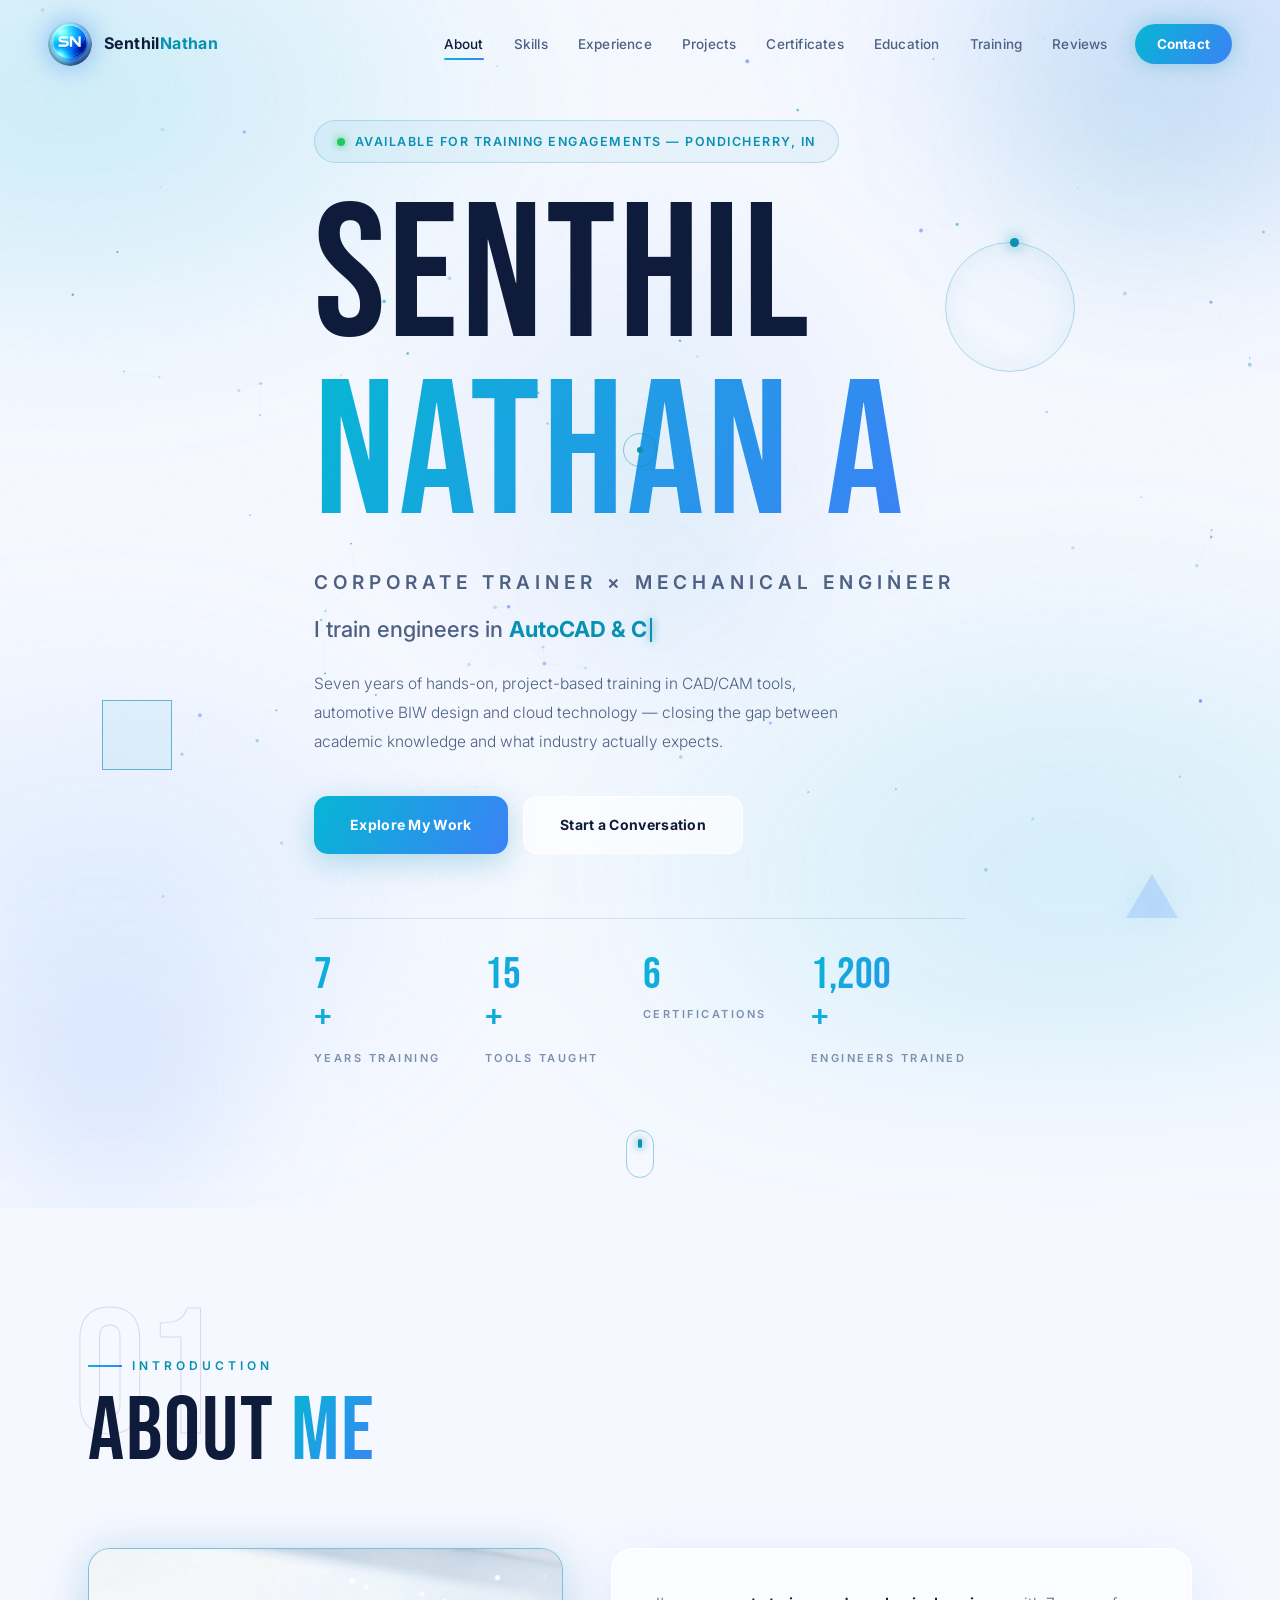
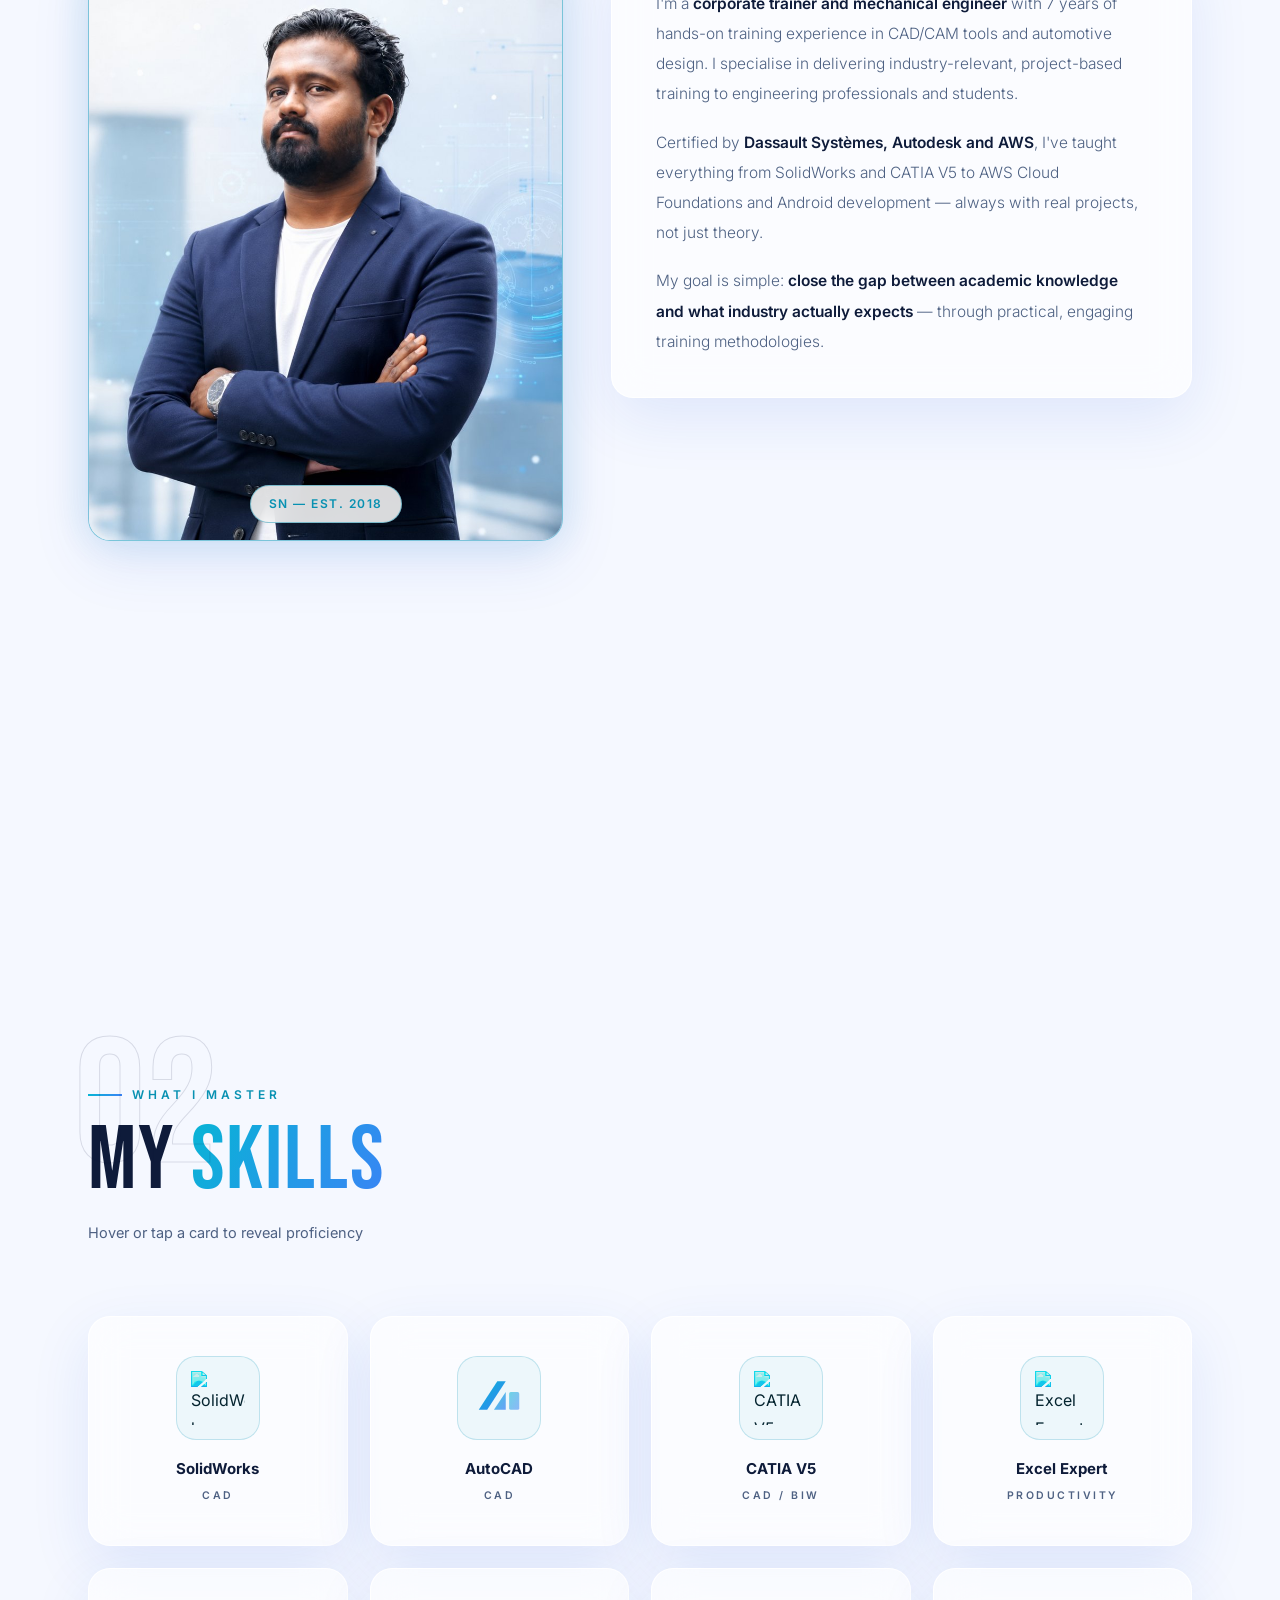
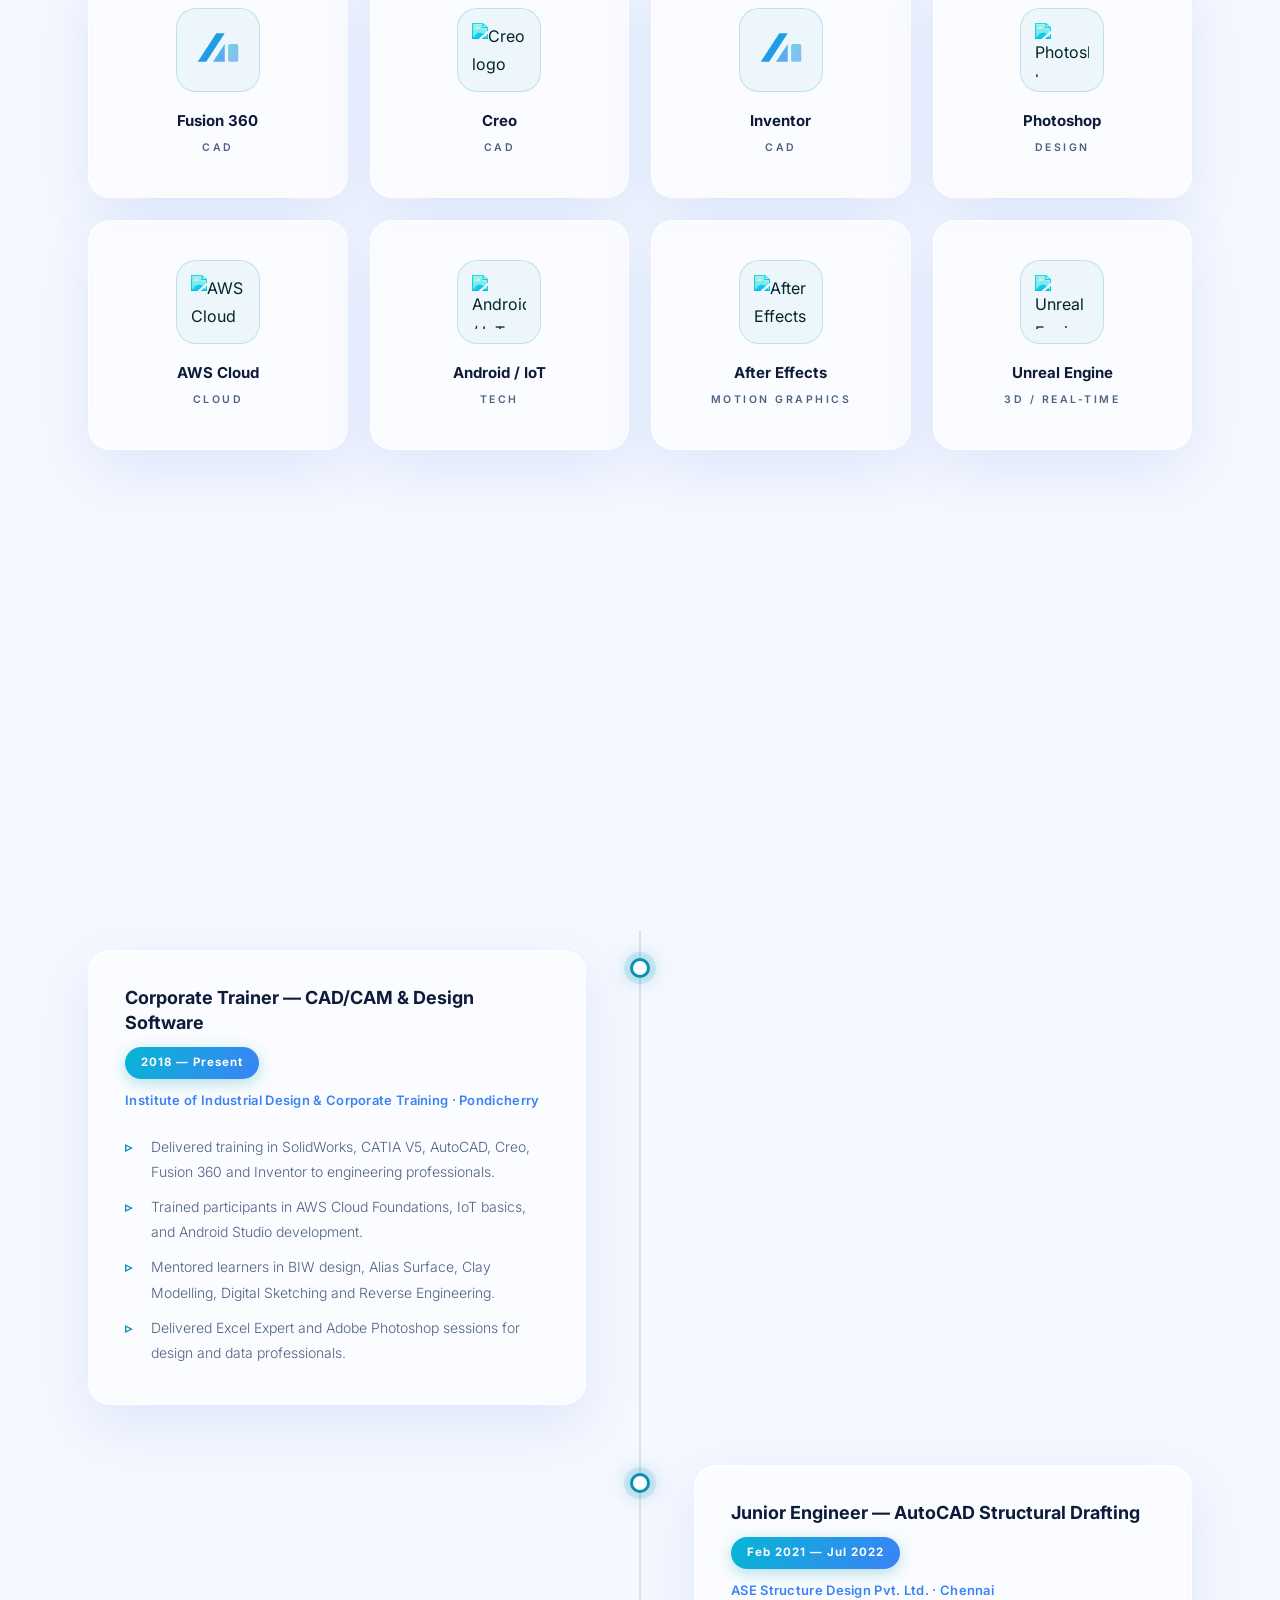
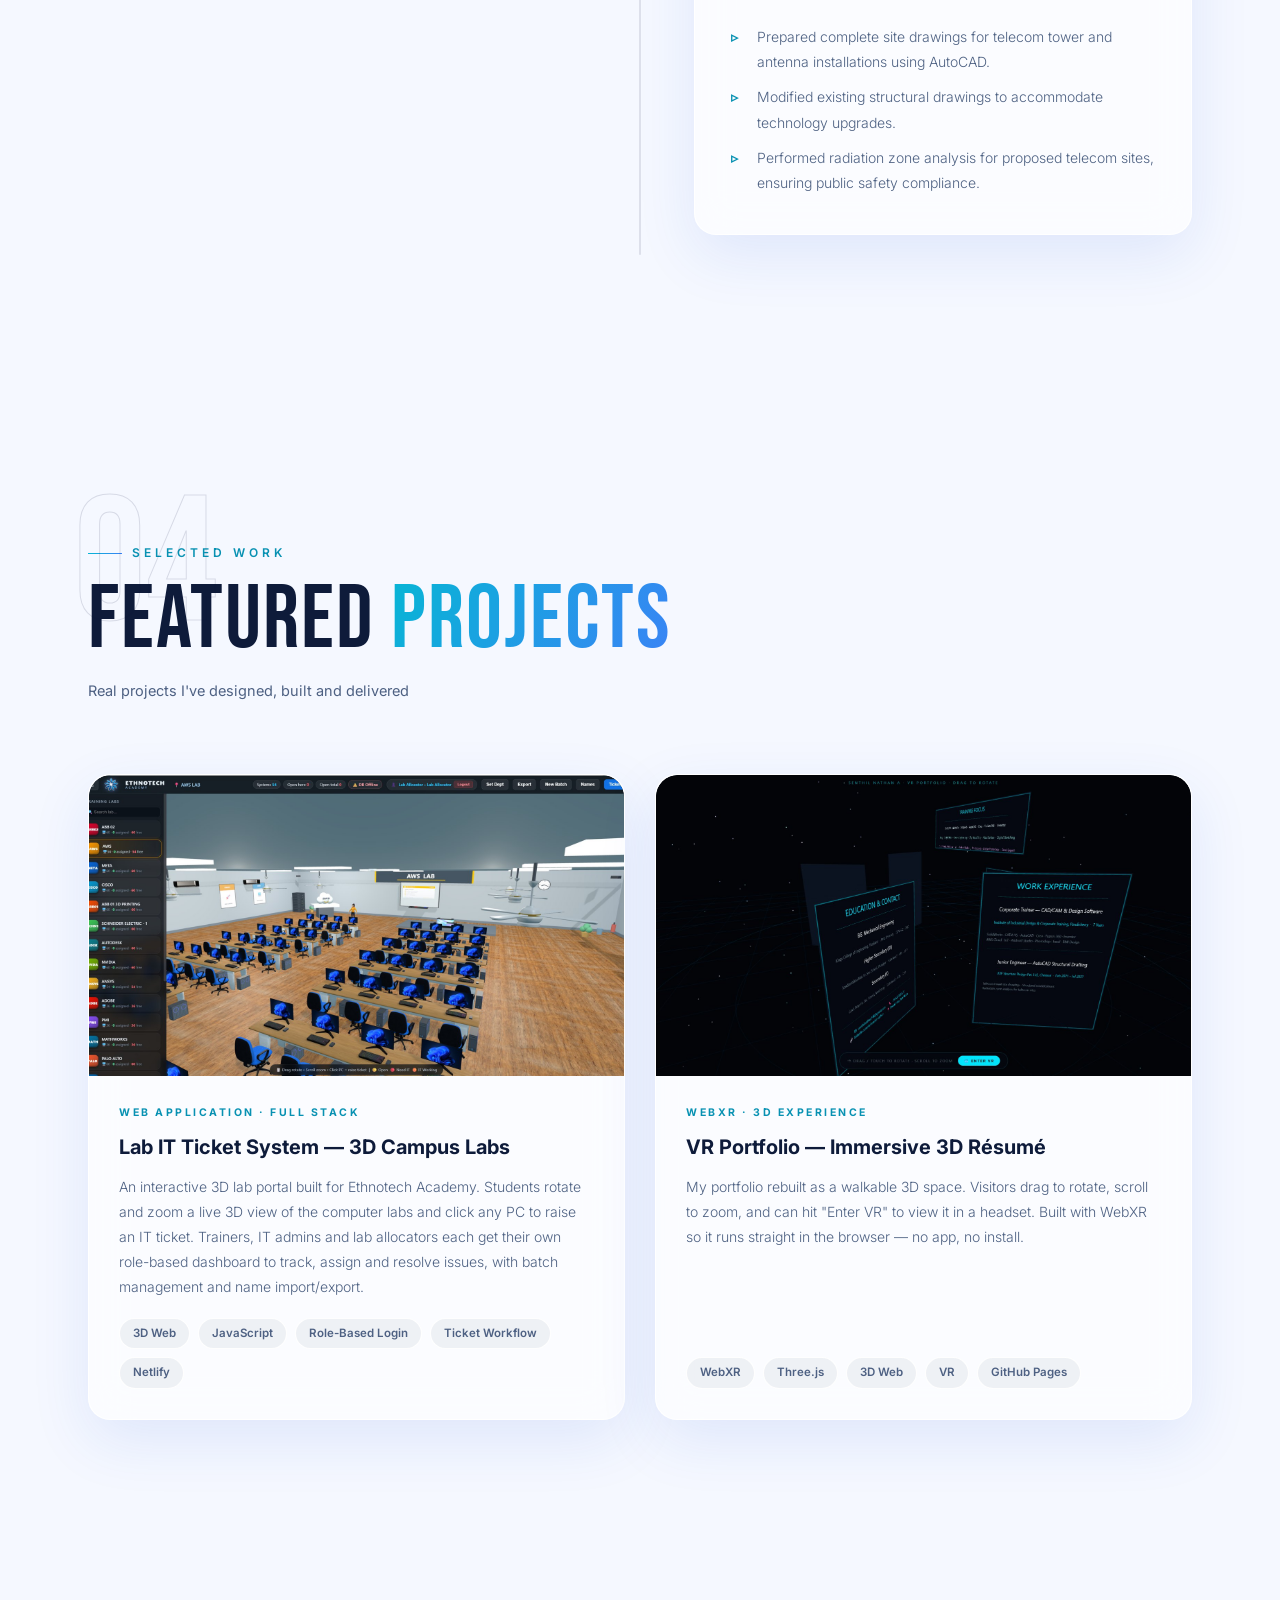
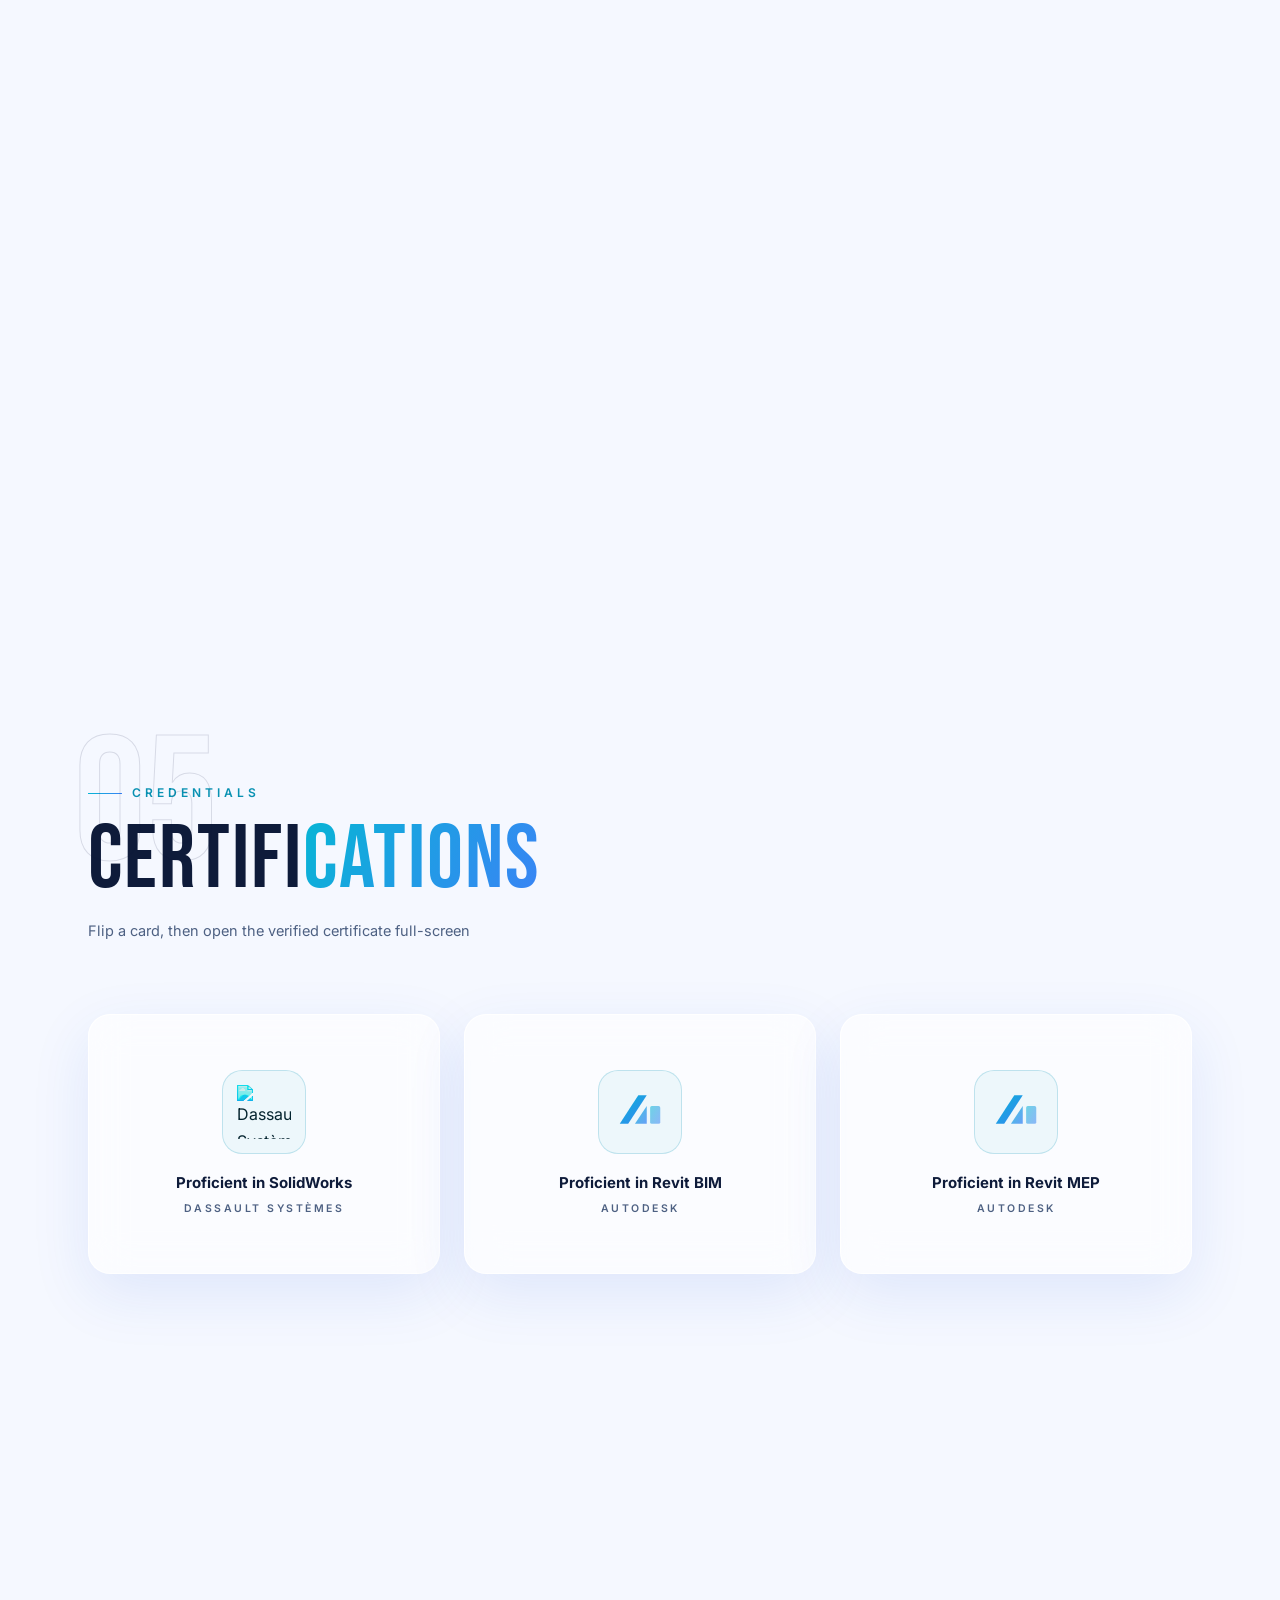
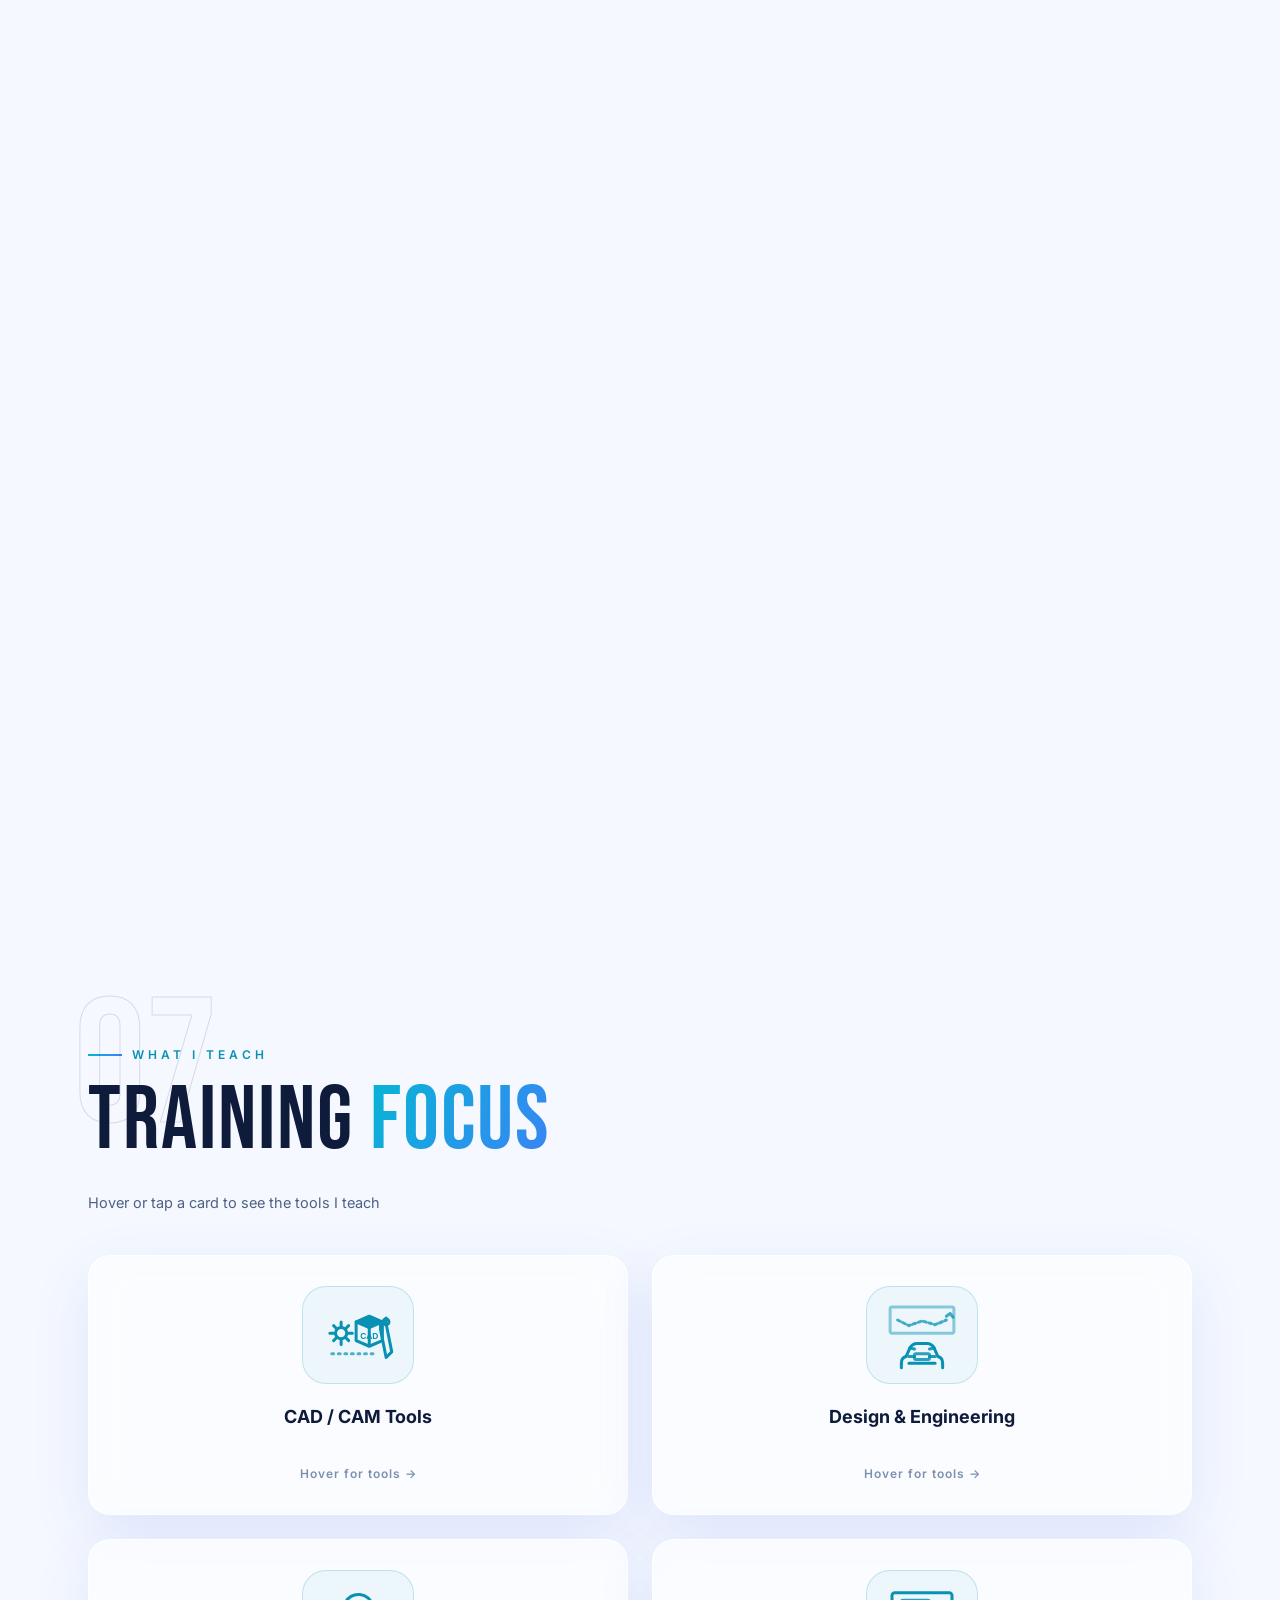
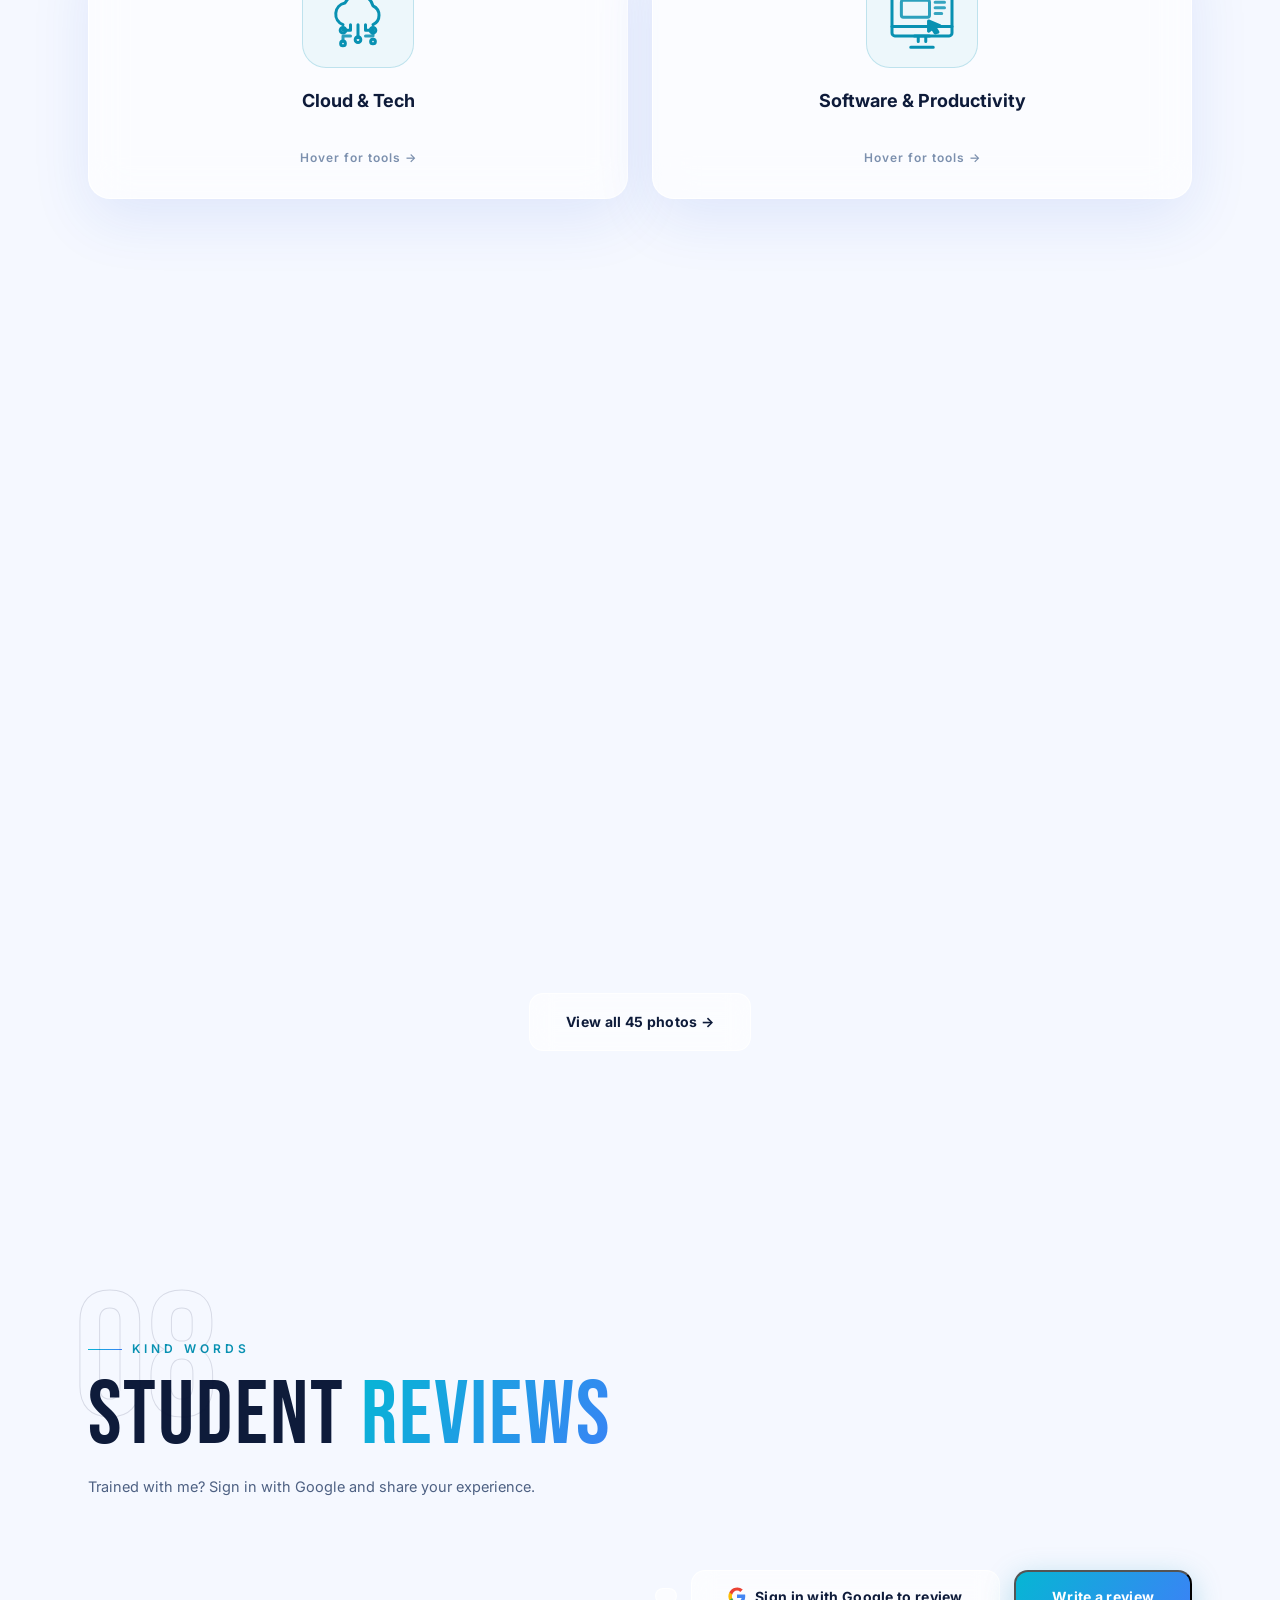
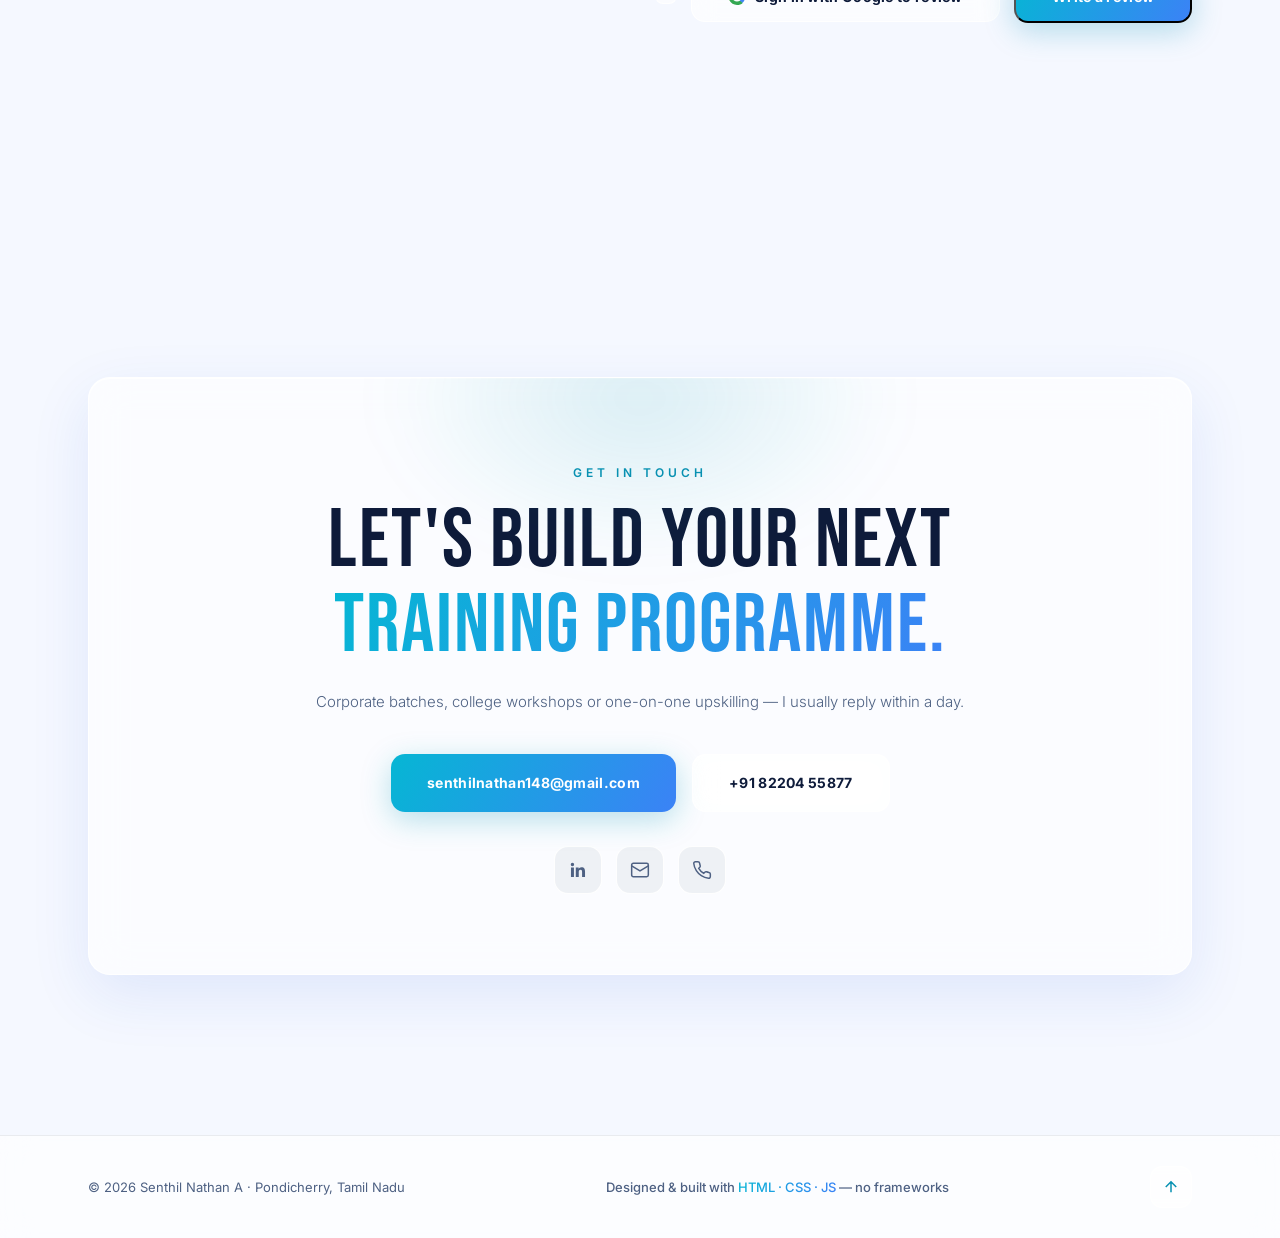
==== index.html @ 5376b2b6 "Portfolio site — deploy" ====
<!DOCTYPE html>
<html lang="en">
<head>
<meta charset="UTF-8" />
<meta name="viewport" content="width=device-width, initial-scale=1.0" />
<title>Senthil Nathan A — Corporate Trainer & Mechanical Engineer</title>
<meta name="description" content="Senthil Nathan A — Corporate Trainer & Mechanical Engineer. 7 years of hands-on training in CAD/CAM, Automotive BIW Design, AWS Cloud & IoT. Pondicherry, India." />
<meta name="keywords" content="Corporate Trainer, CAD, CAM, SolidWorks, CATIA V5, AutoCAD, BIW Design, AWS Cloud, Pondicherry" />
<meta name="author" content="Senthil Nathan A" />
<meta property="og:title" content="Senthil Nathan A — Corporate Trainer & Mechanical Engineer" />
<meta property="og:description" content="7 years of industry-relevant, project-based training in CAD/CAM, automotive design & cloud technology." />
<meta property="og:type" content="website" />
<meta name="theme-color" content="#F5F8FF" />

<link rel="icon" type="image/png" sizes="32x32" href="assets/favicon-32.png" />
<link rel="apple-touch-icon" href="assets/apple-touch-icon.png" />

<link rel="preconnect" href="https://fonts.googleapis.com" />
<link rel="preconnect" href="https://fonts.gstatic.com" crossorigin />
<link href="https://fonts.googleapis.com/css2?family=Bebas+Neue&family=Inter:wght@300;400;500;600;700;800&display=swap" rel="stylesheet" />

<link rel="stylesheet" href="css/variables.css" />
<link rel="stylesheet" href="css/base.css" />
<link rel="stylesheet" href="css/components.css" />
<link rel="stylesheet" href="css/sections.css" />
<link rel="stylesheet" href="css/animations.css" />
<link rel="stylesheet" href="css/responsive.css" />
</head>
<body>

<!-- ═══ BACKGROUND LAYERS ═══ -->
<canvas id="particles" aria-hidden="true"></canvas>
<div class="bg-aurora" aria-hidden="true"></div>
<div class="bg-noise" aria-hidden="true"></div>
<div class="mouse-glow" id="mouseGlow" aria-hidden="true"></div>
<div class="cursor-dot" id="cursorDot" aria-hidden="true"></div>
<div class="cursor-ring" id="cursorRing" aria-hidden="true"></div>
<div class="scroll-progress" id="scrollProgress" aria-hidden="true"></div>

<!-- ═══ NAVIGATION ═══ -->
<header>
<nav id="nav" aria-label="Main navigation">
  <a class="logo magnetic" href="#hero" aria-label="Home">
    <img class="logo-img" src="assets/logo.png" alt="SN logo" width="44" height="44" />
    <span class="logo-text">Senthil<em>Nathan</em></span>
  </a>
  <ul class="nav-links" id="navLinks">
    <li><a href="#about" class="nav-link">About</a></li>
    <li><a href="#skills" class="nav-link">Skills</a></li>
    <li><a href="#experience" class="nav-link">Experience</a></li>
    <li><a href="#projects" class="nav-link">Projects</a></li>
    <li><a href="#certificates" class="nav-link">Certificates</a></li>
    <li><a href="#education" class="nav-link">Education</a></li>
    <li><a href="#training" class="nav-link">Training</a></li>
    <li><a href="#testimonials" class="nav-link">Reviews</a></li>
    <li><a href="#contact" class="nav-link nav-cta">Contact</a></li>
  </ul>
  <button class="hamburger" id="hamburger" aria-label="Open menu" aria-expanded="false" aria-controls="navLinks">
    <span></span><span></span><span></span>
  </button>
</nav>
</header>

<main>

<!-- ═══ HERO ═══ -->
<section id="hero" aria-label="Introduction">
  <div class="hero-orbs" aria-hidden="true">
    <div class="orb orb-1" data-depth="0.06"></div>
    <div class="orb orb-2" data-depth="0.1"></div>
    <div class="orb orb-3" data-depth="0.16"></div>
    <div class="shape shape-ring" data-depth="0.12"></div>
    <div class="shape shape-cube" data-depth="0.2"><i></i><i></i><i></i><i></i><i></i><i></i></div>
    <div class="shape shape-tri" data-depth="0.08"></div>
  </div>

  <div class="wrap hero-inner">
    <p class="hero-eyebrow reveal"><span class="pulse-dot"></span>Available for training engagements — Pondicherry, IN</p>
    <h1 class="hero-title">
      <span class="line reveal-line"><span>Senthil</span></span>
      <span class="line reveal-line"><span class="grad-text">Nathan A</span></span>
    </h1>
    <p class="hero-role reveal">Corporate Trainer × Mechanical Engineer</p>
    <p class="hero-type reveal">I train engineers in&nbsp;<span class="typed" id="typed"></span><span class="caret"></span></p>
    <p class="hero-desc reveal">Seven years of hands-on, project-based training in CAD/CAM tools, automotive BIW design and cloud technology — closing the gap between academic knowledge and what industry actually expects.</p>
    <div class="hero-btns reveal">
      <a class="btn btn-primary magnetic" href="#projects"><span>Explore My Work</span></a>
      <a class="btn btn-ghost magnetic" href="#contact"><span>Start a Conversation</span></a>
    </div>
    <div class="hero-stats reveal">
      <div class="hstat"><span class="n" data-count="7">0</span><span class="plus">+</span><span class="l">Years Training</span></div>
      <div class="hstat"><span class="n" data-count="15">0</span><span class="plus">+</span><span class="l">Tools Taught</span></div>
      <div class="hstat"><span class="n" data-count="6">0</span><span class="plus"></span><span class="l">Certifications</span></div>
      <div class="hstat"><span class="n" data-count="1200">0</span><span class="plus">+</span><span class="l">Engineers Trained</span></div>
    </div>
  </div>

  <a href="#about" class="scroll-hint" aria-label="Scroll to about section"><span></span></a>
</section>

<!-- ═══ ABOUT ═══ -->
<section id="about" aria-label="About me">
  <div class="wrap">
    <header class="sec-head reveal">
      <span class="sec-num" aria-hidden="true">01</span>
      <p class="sec-label">Introduction</p>
      <h2 class="sec-title">About <span class="grad-text">Me</span></h2>
    </header>
    <div class="about-grid">
      <div class="about-visual">
        <div class="about-photo tilt reveal reveal-left">
          <div class="photo-frame">
            <img src="assets/profile.jpg" alt="Senthil Nathan A — Corporate Trainer" class="profile-img"
                 onerror="this.style.display='none'; this.nextElementSibling.style.display='block';" />
            <svg viewBox="0 0 200 200" class="avatar-svg" style="display:none" role="img" aria-label="Abstract avatar">
              <defs>
                <linearGradient id="avGrad" x1="0" y1="0" x2="1" y2="1">
                  <stop offset="0" stop-color="#06B6D4"/><stop offset="1" stop-color="#3B82F6"/>
                </linearGradient>
              </defs>
              <circle cx="100" cy="74" r="34" fill="url(#avGrad)" opacity="0.9"/>
              <path d="M40 168 Q40 116 100 116 Q160 116 160 168 Z" fill="url(#avGrad)" opacity="0.55"/>
              <circle cx="100" cy="100" r="88" fill="none" stroke="url(#avGrad)" stroke-width="1.5" stroke-dasharray="6 10" opacity="0.6"/>
            </svg>
          </div>
          <div class="photo-badge glass-chip">SN — Est. 2018</div>
        </div>
        <div class="about-stats">
          <div class="stat-card glass tilt reveal-scale" style="--d:0.1s"><span class="stat-n grad-text">7+</span><span class="stat-l">Years of Training</span></div>
          <div class="stat-card glass tilt reveal-scale" style="--d:0.22s"><span class="stat-n grad-text">15+</span><span class="stat-l">Software Tools</span></div>
          <div class="stat-card glass tilt reveal-scale" style="--d:0.34s"><span class="stat-n grad-text">3</span><span class="stat-l">Global Certifiers</span></div>
          <div class="stat-card glass tilt reveal-scale" style="--d:0.46s"><span class="stat-n grad-text">100%</span><span class="stat-l">Project-Based</span></div>
        </div>
      </div>
      <div class="about-copy">
        <div class="glass about-card reveal reveal-right">
          <p>I'm a <strong>corporate trainer and mechanical engineer</strong> with 7 years of hands-on training experience in CAD/CAM tools and automotive design. I specialise in delivering industry-relevant, project-based training to engineering professionals and students.</p>
          <p>Certified by <strong>Dassault Systèmes, Autodesk and AWS</strong>, I've taught everything from SolidWorks and CATIA V5 to AWS Cloud Foundations and Android development — always with real projects, not just theory.</p>
          <p>My goal is simple: <strong>close the gap between academic knowledge and what industry actually expects</strong> — through practical, engaging training methodologies.</p>
        </div>
        <div class="glass contact-mini reveal reveal-right" style="--d:0.15s" aria-label="Contact details">
          <div class="c-row"><span class="k">Email</span><a class="v" href="mailto:senthilnathan148@gmail.com">senthilnathan148@gmail.com</a></div>
          <div class="c-row"><span class="k">Phone</span><a class="v" href="tel:+918220455877">+91 82204 55877</a></div>
          <div class="c-row"><span class="k">Location</span><span class="v">Pondicherry, Tamil Nadu</span></div>
          <div class="c-row"><span class="k">LinkedIn</span><a class="v" href="https://linkedin.com/in/Senthil-nathan/" target="_blank" rel="noopener">in/Senthil-nathan</a></div>
          <div class="c-row"><span class="k">DOB</span><span class="v">08 October 1994</span></div>
        </div>
      </div>
    </div>
  </div>
</section>

<!-- ═══ SKILLS ═══ -->
<section id="skills" aria-label="Skills">
  <div class="wrap">
    <header class="sec-head reveal">
      <span class="sec-num" aria-hidden="true">02</span>
      <p class="sec-label">What I master</p>
      <h2 class="sec-title">My <span class="grad-text">Skills</span></h2>
      <p class="sec-sub">Hover or tap a card to reveal proficiency</p>
    </header>
    <div class="skills-grid" id="skillsGrid"></div>
  </div>
</section>

<!-- ═══ EXPERIENCE ═══ -->
<section id="experience" aria-label="Work experience">
  <div class="wrap">
    <header class="sec-head reveal">
      <span class="sec-num" aria-hidden="true">03</span>
      <p class="sec-label">My journey</p>
      <h2 class="sec-title">Work <span class="grad-text">Experience</span></h2>
    </header>
    <div class="timeline" id="timeline">
      <div class="timeline-line" aria-hidden="true"><i id="timelineFill"></i></div>

      <article class="titem t-left">
        <div class="tdot" aria-hidden="true"></div>
        <div class="glass tcard tilt">
          <div class="thead">
            <h3 class="trole">Corporate Trainer — CAD/CAM &amp; Design Software</h3>
            <span class="tdate">2018 — Present</span>
          </div>
          <p class="torg">Institute of Industrial Design &amp; Corporate Training · Pondicherry</p>
          <ul>
            <li>Delivered training in SolidWorks, CATIA V5, AutoCAD, Creo, Fusion 360 and Inventor to engineering professionals.</li>
            <li>Trained participants in AWS Cloud Foundations, IoT basics, and Android Studio development.</li>
            <li>Mentored learners in BIW design, Alias Surface, Clay Modelling, Digital Sketching and Reverse Engineering.</li>
            <li>Delivered Excel Expert and Adobe Photoshop sessions for design and data professionals.</li>
          </ul>
        </div>
      </article>

      <article class="titem t-right">
        <div class="tdot" aria-hidden="true"></div>
        <div class="glass tcard tilt">
          <div class="thead">
            <h3 class="trole">Junior Engineer — AutoCAD Structural Drafting</h3>
            <span class="tdate">Feb 2021 — Jul 2022</span>
          </div>
          <p class="torg">ASE Structure Design Pvt. Ltd. · Chennai</p>
          <ul>
            <li>Prepared complete site drawings for telecom tower and antenna installations using AutoCAD.</li>
            <li>Modified existing structural drawings to accommodate technology upgrades.</li>
            <li>Performed radiation zone analysis for proposed telecom sites, ensuring public safety compliance.</li>
          </ul>
        </div>
      </article>
    </div>
  </div>
</section>

<!-- ═══ PROJECTS ═══ -->
<section id="projects" aria-label="Projects">
  <div class="wrap">
    <header class="sec-head reveal">
      <span class="sec-num" aria-hidden="true">04</span>
      <p class="sec-label">Selected work</p>
      <h2 class="sec-title">Featured <span class="grad-text">Projects</span></h2>
      <p class="sec-sub">Real projects I've designed, built and delivered</p>
    </header>
    <div class="projects-grid" id="projectsGrid"></div>

    <!-- Demo videos -->
    <div class="video-wrap" id="videoWrap">
      <div class="vw-head reveal">
        <h3 class="vw-title">Unreal Engine <span class="grad-text">Practice Clips</span></h3>
        <p class="vw-sub">Screen recordings from my Unreal Engine 5 self-learning — MetaHuman capture and cinematic sequencing. Silent clips; click any one to watch it full size.</p>
      </div>
      <div class="video-grid" id="videoGrid"></div>
    </div>
  </div>
</section>

<!-- ═══ CERTIFICATES ═══ -->
<section id="certificates" aria-label="Certificates">
  <div class="wrap">
    <header class="sec-head reveal">
      <span class="sec-num" aria-hidden="true">05</span>
      <p class="sec-label">Credentials</p>
      <h2 class="sec-title">Certifi<span class="grad-text">cations</span></h2>
      <p class="sec-sub">Flip a card, then open the verified certificate full-screen</p>
    </header>
    <div class="cert-grid" id="certGrid"></div>
  </div>
</section>

<!-- ═══ EDUCATION ═══ -->
<section id="education" aria-label="Education">
  <div class="wrap">
    <header class="sec-head reveal">
      <span class="sec-num" aria-hidden="true">06</span>
      <p class="sec-label">Academic background</p>
      <h2 class="sec-title">Edu<span class="grad-text">cation</span></h2>
    </header>
    <p class="sec-sub reveal" style="margin:-46px 0 40px">Hover or tap a card to see the result</p>
    <div class="edu-grid">
      <div class="flip-card edu-flip reveal" tabindex="0" role="button" aria-label="B.E. Mechanical Engineering, 6.40 CGPA, 2017">
        <div class="flip-inner">
          <div class="flip-front glass">
            <div class="edu-icon" aria-hidden="true"><img src="assets/edu-be.svg" alt="" loading="lazy" /></div>
            <h3 class="edu-deg">B.E. Mechanical Engineering</h3>
            <p class="edu-sch">Kings College of Engineering, Thanjavur · Anna University, Chennai</p>
          </div>
          <div class="flip-back">
            <div class="edu-score-big">6.40</div>
            <div class="b-label">CGPA</div>
            <div class="edu-back-deg">Mechanical Engineering</div>
            <div class="edu-back-year">Class of 2017</div>
          </div>
        </div>
      </div>
      <div class="flip-card edu-flip reveal" tabindex="0" role="button" aria-label="Higher Secondary, 68 percent, 2013">
        <div class="flip-inner">
          <div class="flip-front glass">
            <div class="edu-icon" aria-hidden="true"><img src="assets/edu-hs.svg" alt="" loading="lazy" /></div>
            <h3 class="edu-deg">Higher Secondary (XII)</h3>
            <p class="edu-sch">Sowdambikaa Mat. Hr. Sec. School, Thuraiyur · State Board</p>
          </div>
          <div class="flip-back">
            <div class="edu-score-big">68<small>%</small></div>
            <div class="b-label">Aggregate</div>
            <div class="edu-back-deg">State Board · XII</div>
            <div class="edu-back-year">2013</div>
          </div>
        </div>
      </div>
      <div class="flip-card edu-flip reveal" tabindex="0" role="button" aria-label="Secondary, 66 percent, 2010">
        <div class="flip-inner">
          <div class="flip-front glass">
            <div class="edu-icon" aria-hidden="true"><img src="assets/edu-sec.svg" alt="" loading="lazy" /></div>
            <h3 class="edu-deg">Secondary (X)</h3>
            <p class="edu-sch">Govt. Boys Hr. Sec. School, Aranthangi · State Board</p>
          </div>
          <div class="flip-back">
            <div class="edu-score-big">66<small>%</small></div>
            <div class="b-label">Aggregate</div>
            <div class="edu-back-deg">State Board · X</div>
            <div class="edu-back-year">2010</div>
          </div>
        </div>
      </div>
    </div>
  </div>
</section>

<!-- ═══ TRAINING ═══ -->
<section id="training" aria-label="Training focus">
  <div class="wrap">
    <header class="sec-head reveal">
      <span class="sec-num" aria-hidden="true">07</span>
      <p class="sec-label">What I teach</p>
      <h2 class="sec-title">Training <span class="grad-text">Focus</span></h2>
    </header>
    <p class="sec-sub reveal" style="margin:-46px 0 40px">Hover or tap a card to see the tools I teach</p>
    <div class="train-grid">
      <div class="flip-card train-flip reveal" tabindex="0" role="button" aria-label="CAD / CAM Tools">
        <div class="flip-inner">
          <div class="flip-front glass">
            <div class="train-icon" aria-hidden="true"><img src="assets/train-cad.svg" alt="" loading="lazy" /></div>
            <h3 class="train-title">CAD / CAM Tools</h3>
            <span class="flip-hint">Hover for tools →</span>
          </div>
          <div class="flip-back">
            <h3 class="train-back-title">CAD / CAM Tools</h3>
            <div class="tags">
              <span class="tag">SolidWorks</span><span class="tag">CATIA V5</span><span class="tag">AutoCAD</span>
              <span class="tag">Creo</span><span class="tag">Fusion 360</span><span class="tag">Inventor</span>
            </div>
          </div>
        </div>
      </div>
      <div class="flip-card train-flip reveal" tabindex="0" role="button" aria-label="Design and Engineering">
        <div class="flip-inner">
          <div class="flip-front glass">
            <div class="train-icon" aria-hidden="true"><img src="assets/train-design.svg" alt="" loading="lazy" /></div>
            <h3 class="train-title">Design &amp; Engineering</h3>
            <span class="flip-hint">Hover for tools →</span>
          </div>
          <div class="flip-back">
            <h3 class="train-back-title">Design &amp; Engineering</h3>
            <div class="tags">
              <span class="tag">Body In White</span><span class="tag">Reverse Engineering</span><span class="tag">Clay Modelling</span>
              <span class="tag">Alias Surface</span><span class="tag">Digital Sketching</span>
            </div>
          </div>
        </div>
      </div>
      <div class="flip-card train-flip reveal" tabindex="0" role="button" aria-label="Cloud and Tech">
        <div class="flip-inner">
          <div class="flip-front glass">
            <div class="train-icon" aria-hidden="true"><img src="assets/train-cloud.svg" alt="" loading="lazy" /></div>
            <h3 class="train-title">Cloud &amp; Tech</h3>
            <span class="flip-hint">Hover for tools →</span>
          </div>
          <div class="flip-back">
            <h3 class="train-back-title">Cloud &amp; Tech</h3>
            <div class="tags">
              <span class="tag">AWS Cloud</span><span class="tag">IoT</span><span class="tag">Android Studio</span>
            </div>
          </div>
        </div>
      </div>
      <div class="flip-card train-flip reveal" tabindex="0" role="button" aria-label="Software and Productivity">
        <div class="flip-inner">
          <div class="flip-front glass">
            <div class="train-icon" aria-hidden="true"><img src="assets/train-software.svg" alt="" loading="lazy" /></div>
            <h3 class="train-title">Software &amp; Productivity</h3>
            <span class="flip-hint">Hover for tools →</span>
          </div>
          <div class="flip-back">
            <h3 class="train-back-title">Software &amp; Productivity</h3>
            <div class="tags">
              <span class="tag">Adobe Photoshop</span><span class="tag">Excel Expert</span>
            </div>
          </div>
        </div>
      </div>
    </div>

    <!-- Training in action -->
    <div class="train-gallery-wrap" id="trainGalleryWrap">
      <div class="tg-head reveal">
        <h3 class="tg-title">Training <span class="grad-text">in Action</span></h3>
        <p class="tg-sub">Real sessions, real classrooms — click any photo to view it larger</p>
      </div>
      <div class="train-gallery" id="trainGallery"></div>
      <div class="tg-more" id="trainGalleryMore"></div>
    </div>
  </div>
</section>

<!-- ═══ TESTIMONIALS ═══ -->
<section id="testimonials" aria-label="Testimonials">
  <div class="wrap">
    <header class="sec-head reveal">
      <span class="sec-num" aria-hidden="true">08</span>
      <p class="sec-label">Kind words</p>
      <h2 class="sec-title">Student <span class="grad-text">Reviews</span></h2>
      <p class="sec-sub">Trained with me? Sign in with Google and share your experience.</p>
    </header>
    <div class="review-bar reveal">
      <div class="review-summary" id="reviewSummary" hidden></div>
      <div class="review-actions">
        <div class="review-user" id="reviewUser" hidden></div>
        <button class="btn btn-ghost magnetic" id="reviewLoginBtn" type="button">
          <span class="g-icon" aria-hidden="true">
            <svg viewBox="0 0 24 24"><path fill="#4285F4" d="M23 12.3c0-.8-.1-1.6-.2-2.3H12v4.5h6.2a5.3 5.3 0 0 1-2.3 3.5v2.9h3.7C21.7 18.9 23 15.9 23 12.3z"/><path fill="#34A853" d="M12 24c3.1 0 5.7-1 7.6-2.8l-3.7-2.9c-1 .7-2.3 1.1-3.9 1.1-3 0-5.5-2-6.4-4.7H1.8v3A12 12 0 0 0 12 24z"/><path fill="#FBBC05" d="M5.6 14.7a7.2 7.2 0 0 1 0-4.6v-3H1.8a12 12 0 0 0 0 10.6l3.8-3z"/><path fill="#EA4335" d="M12 4.8c1.7 0 3.2.6 4.4 1.7l3.3-3.3A12 12 0 0 0 1.8 7.1l3.8 3C6.5 7.4 9 4.8 12 4.8z"/></svg>
          </span>
          <span>Sign in with Google to review</span>
        </button>
        <button class="btn btn-primary magnetic" id="reviewWriteBtn" type="button" hidden><span>Write a review</span></button>
      </div>
    </div>
    <p class="review-note" id="reviewPending" hidden></p>
    <div class="review-grid" id="reviewGrid"></div>
    <div class="review-more" id="reviewMore" hidden></div>
  </div>
</section>

<!-- ═══ CONTACT ═══ -->
<section id="contact" aria-label="Contact">
  <div class="wrap">
    <div class="glass contact-glass reveal">
      <div class="contact-glow" aria-hidden="true"></div>
      <p class="sec-label">Get in touch</p>
      <h2 class="contact-big">Let's build your next<br /><span class="grad-text">training programme.</span></h2>
      <p class="contact-sub">Corporate batches, college workshops or one-on-one upskilling — I usually reply within a day.</p>
      <div class="contact-actions">
        <a class="btn btn-primary magnetic" href="mailto:senthilnathan148@gmail.com"><span>senthilnathan148@gmail.com</span></a>
        <a class="btn btn-ghost magnetic" href="tel:+918220455877"><span>+91 82204 55877</span></a>
      </div>
      <div class="contact-links">
        <a href="https://linkedin.com/in/Senthil-nathan/" target="_blank" rel="noopener" class="c-link magnetic" aria-label="LinkedIn">
          <svg viewBox="0 0 24 24" fill="currentColor"><path d="M20.45 20.45h-3.55v-5.57c0-1.33-.03-3.04-1.85-3.04-1.86 0-2.14 1.45-2.14 2.94v5.67H9.35V9h3.41v1.56h.05c.47-.9 1.63-1.85 3.36-1.85 3.6 0 4.27 2.37 4.27 5.45v6.29zM5.34 7.43a2.06 2.06 0 1 1 0-4.12 2.06 2.06 0 0 1 0 4.12zM7.12 20.45H3.55V9h3.57v11.45z"/></svg>
        </a>
        <a href="mailto:senthilnathan148@gmail.com" class="c-link magnetic" aria-label="Email">
          <svg viewBox="0 0 24 24" fill="none" stroke="currentColor" stroke-width="1.8"><rect x="2" y="4" width="20" height="16" rx="2"/><path d="m22 7-10 6L2 7"/></svg>
        </a>
        <a href="tel:+918220455877" class="c-link magnetic" aria-label="Phone">
          <svg viewBox="0 0 24 24" fill="none" stroke="currentColor" stroke-width="1.8"><path d="M22 16.92v3a2 2 0 0 1-2.18 2 19.79 19.79 0 0 1-8.63-3.07 19.5 19.5 0 0 1-6-6 19.79 19.79 0 0 1-3.07-8.67A2 2 0 0 1 4.11 2h3a2 2 0 0 1 2 1.72c.13.96.36 1.9.7 2.81a2 2 0 0 1-.45 2.11L8.09 9.91a16 16 0 0 0 6 6l1.27-1.27a2 2 0 0 1 2.11-.45c.91.34 1.85.57 2.81.7A2 2 0 0 1 22 16.92z"/></svg>
        </a>
      </div>
    </div>
  </div>
</section>

</main>

<!-- ═══ FOOTER ═══ -->
<footer>
  <div class="wrap footer-inner">
    <span>© 2026 Senthil Nathan A · Pondicherry, Tamil Nadu</span>
    <span class="footer-tag">Designed &amp; built with <span class="grad-text">HTML · CSS · JS</span> — no frameworks</span>
    <a href="#hero" class="back-top magnetic" aria-label="Back to top"><svg viewBox="0 0 24 24" fill="none" stroke="currentColor" stroke-width="2"><path d="M12 19V5M5 12l7-7 7 7"/></svg></a>
  </div>
</footer>

<!-- ═══ CERT MODAL ═══ -->
<div class="modal-overlay" id="certModal" role="dialog" aria-modal="true" aria-labelledby="certModalTitle">
  <div class="modal glass">
    <div class="modal-head">
      <span class="modal-title" id="certModalTitle">Certificate</span>
      <button class="modal-close magnetic" id="modalClose" aria-label="Close certificate viewer">✕</button>
    </div>
    <div class="modal-body">
      <iframe id="certModalFrame" src="" title="Certificate preview" allowfullscreen></iframe>
    </div>
  </div>
</div>

<!-- ═══ VIDEO LIGHTBOX ═══ -->
<div class="video-lightbox" id="videoLightbox" role="dialog" aria-modal="true" aria-label="Video player">
  <button class="vl-close magnetic" type="button" aria-label="Close video">✕</button>
  <button class="vl-nav vl-prev" type="button" aria-label="Previous video">
    <svg viewBox="0 0 24 24" fill="none" stroke="currentColor" stroke-width="2"><path d="M15 18l-6-6 6-6"/></svg>
  </button>
  <button class="vl-nav vl-next" type="button" aria-label="Next video">
    <svg viewBox="0 0 24 24" fill="none" stroke="currentColor" stroke-width="2"><path d="M9 6l6 6-6 6"/></svg>
  </button>
  <figure class="vl-figure">
    <video id="videoLightboxVid" muted playsinline loop controls controlslist="nodownload"></video>
    <figcaption id="videoLightboxCap"></figcaption>
  </figure>
</div>

<!-- ═══ PHOTO LIGHTBOX ═══ -->
<div class="photo-lightbox" id="photoLightbox" role="dialog" aria-modal="true" aria-label="Photo viewer">
  <button class="pl-close magnetic" type="button" aria-label="Close photo">✕</button>
  <button class="pl-nav pl-prev" type="button" aria-label="Previous photo">
    <svg viewBox="0 0 24 24" fill="none" stroke="currentColor" stroke-width="2"><path d="M15 18l-6-6 6-6"/></svg>
  </button>
  <button class="pl-nav pl-next" type="button" aria-label="Next photo">
    <svg viewBox="0 0 24 24" fill="none" stroke="currentColor" stroke-width="2"><path d="M9 6l6 6-6 6"/></svg>
  </button>
  <figure class="pl-figure">
    <img id="photoLightboxImg" src="" alt="Training session photo" />
    <figcaption id="photoLightboxCap"></figcaption>
  </figure>
</div>

<!-- ═══ WRITE-A-REVIEW MODAL ═══ -->
<div class="modal-overlay" id="reviewModal" role="dialog" aria-modal="true" aria-labelledby="reviewModalTitle">
  <div class="modal glass review-modal">
    <div class="modal-head">
      <span class="modal-title" id="reviewModalTitle">Share your experience</span>
      <button class="modal-close magnetic" id="reviewModalClose" type="button" aria-label="Close">✕</button>
    </div>
    <form class="review-form" id="reviewForm">
      <label class="rf-label" for="starInput">Your rating</label>
      <div class="star-input" id="starInput"></div>

      <label class="rf-label" for="reviewCourse">Course you took</label>
      <select class="rf-select" id="reviewCourse" required></select>

      <label class="rf-label" for="reviewText">Your review</label>
      <textarea class="rf-textarea" id="reviewText" rows="5" maxlength="800" required
                placeholder="What did you learn? How were the sessions? Would you recommend the training?"></textarea>

      <p class="rf-hint">Your review is checked before it appears on the site.</p>
      <button class="btn btn-primary rf-submit" id="reviewSubmitBtn" type="submit">Submit review</button>
    </form>
  </div>
</div>

<script src="https://cdn.jsdelivr.net/npm/@supabase/supabase-js@2/dist/umd/supabase.js"></script>
<script src="js/main.js" defer></script>
<script src="js/reviews.js" defer></script>
</body>
</html>
---- css/variables.css ----
/* ═══════════════════════════════════════════
   DESIGN TOKENS — single source of truth
   LIGHT FUTURISTIC THEME
   ═══════════════════════════════════════════ */
:root {
  /* Colors */
  --bg: #F5F8FF;
  --bg-soft: #EDF2FC;
  --bg-card: rgba(255, 255, 255, 0.6);
  --accent: #0891B2;
  --accent-2: #3B82F6;
  --text: #0E1B3A;
  --text-sub: #4E6183;
  --text-dim: #7C90AE;

  /* Gradients */
  --grad: linear-gradient(120deg, #06B6D4, var(--accent-2));
  --grad-soft: linear-gradient(120deg, rgba(6, 182, 212, 0.12), rgba(59, 130, 246, 0.12));

  /* Glass */
  --glass-bg: rgba(255, 255, 255, 0.62);
  --glass-border: rgba(255, 255, 255, 0.9);
  --glass-border-hover: rgba(8, 145, 178, 0.45);
  --glass-blur: 20px;
  --glass-shadow: 0 20px 60px rgba(29, 78, 216, 0.1);
  --glow-accent: 0 0 40px rgba(8, 145, 178, 0.16);

  /* Typography */
  --font-display: 'Bebas Neue', sans-serif;
  --font-body: 'Inter', sans-serif;

  /* Spacing & sizing */
  --wrap-max: 1200px;
  --wrap-pad: 48px;
  --section-pad: 140px;
  --radius: 22px;
  --radius-sm: 14px;

  /* Motion */
  --ease-out: cubic-bezier(0.22, 1, 0.36, 1);
  --ease-spring: cubic-bezier(0.34, 1.56, 0.64, 1);
  --dur: 0.7s;
}
---- css/base.css ----
/* ═══════════════════════════════════════════
   BASE — reset, typography, background, nav, footer
   ═══════════════════════════════════════════ */
*, *::before, *::after { margin: 0; padding: 0; box-sizing: border-box; }

html { scroll-behavior: smooth; }

body {
  background: var(--bg);
  color: var(--text);
  font-family: var(--font-body);
  font-size: 16px;
  line-height: 1.7;
  overflow-x: hidden;
  -webkit-font-smoothing: antialiased;
}

::selection { background: var(--accent); color: #fff; }

img, svg { display: block; max-width: 100%; }
a { color: inherit; }
button { font-family: inherit; }
ul { list-style: none; }

a:focus-visible, button:focus-visible {
  outline: 2px solid var(--accent);
  outline-offset: 3px;
  border-radius: 6px;
}

/* ── Scrollbar ── */
::-webkit-scrollbar { width: 10px; }
::-webkit-scrollbar-track { background: var(--bg); }
::-webkit-scrollbar-thumb { background: rgba(8, 145, 178, 0.25); border-radius: 5px; }
::-webkit-scrollbar-thumb:hover { background: rgba(8, 145, 178, 0.45); }

/* ── Layout helpers ── */
.wrap { max-width: var(--wrap-max); margin: 0 auto; padding: 0 var(--wrap-pad); }
main { position: relative; z-index: 2; }
section { padding: var(--section-pad) 0; position: relative; }

/* ── Gradient text utility ── */
.grad-text {
  background: var(--grad);
  -webkit-background-clip: text;
  background-clip: text;
  color: transparent;
}

/* ═══ BACKGROUND LAYERS ═══ */
#particles { position: fixed; inset: 0; z-index: 0; pointer-events: none; }

.bg-aurora {
  position: fixed; inset: -20%;
  z-index: 0; pointer-events: none;
  background:
    radial-gradient(38% 32% at 18% 22%, rgba(6, 182, 212, 0.2), transparent 70%),
    radial-gradient(34% 30% at 84% 16%, rgba(59, 130, 246, 0.2), transparent 70%),
    radial-gradient(42% 38% at 74% 84%, rgba(6, 182, 212, 0.16), transparent 70%),
    radial-gradient(30% 30% at 20% 86%, rgba(147, 197, 253, 0.25), transparent 70%);
  filter: blur(70px);
  animation: aurora 18s ease-in-out infinite alternate;
  will-change: transform;
}

.bg-noise {
  position: fixed; inset: 0;
  z-index: 1; pointer-events: none;
  opacity: 0.22;
  background-image: url("data:image/svg+xml,%3Csvg viewBox='0 0 256 256' xmlns='http://www.w3.org/2000/svg'%3E%3Cfilter id='n'%3E%3CfeTurbulence type='fractalNoise' baseFrequency='0.85' numOctaves='2' stitchTiles='stitch'/%3E%3CfeColorMatrix type='saturate' values='0'/%3E%3C/filter%3E%3Crect width='100%25' height='100%25' filter='url(%23n)' opacity='0.05'/%3E%3C/svg%3E");
}

.mouse-glow {
  position: fixed; z-index: 1; pointer-events: none;
  width: 600px; height: 600px;
  border-radius: 50%;
  background: radial-gradient(circle, rgba(8, 145, 178, 0.07), rgba(59, 130, 246, 0.04) 40%, transparent 70%);
  transform: translate(-50%, -50%);
  transition: opacity 0.4s;
  will-change: left, top;
}

/* ── Custom cursor (desktop only) ── */
.cursor-dot, .cursor-ring {
  position: fixed; z-index: 9999; pointer-events: none;
  border-radius: 50%;
  transform: translate(-50%, -50%);
  opacity: 0;
}
.cursor-dot { width: 6px; height: 6px; background: var(--accent); }
.cursor-ring {
  width: 34px; height: 34px;
  border: 1.5px solid rgba(8, 145, 178, 0.45);
  transition: width 0.25s var(--ease-out), height 0.25s var(--ease-out), border-color 0.25s;
}
.cursor-ring.is-hover { width: 54px; height: 54px; border-color: var(--accent); }
@media (hover: hover) and (pointer: fine) {
  .cursor-dot, .cursor-ring { opacity: 1; }
}

/* ── Scroll progress bar ── */
.scroll-progress {
  position: fixed; top: 0; left: 0; z-index: 300;
  height: 3px; width: 0;
  background: var(--grad);
  box-shadow: 0 0 12px rgba(8, 145, 178, 0.6);
}

/* ═══ NAVIGATION ═══ */
nav {
  position: fixed; top: 0; left: 0; right: 0; z-index: 200;
  display: flex; align-items: center; justify-content: space-between;
  padding: 22px 48px;
  transition: padding 0.4s var(--ease-out), background 0.4s, border-color 0.4s, box-shadow 0.4s;
  border-bottom: 1px solid transparent;
}
nav.scrolled {
  padding: 14px 48px;
  background: rgba(255, 255, 255, 0.78);
  backdrop-filter: blur(20px) saturate(160%);
  -webkit-backdrop-filter: blur(20px) saturate(160%);
  border-bottom-color: var(--glass-border);
  box-shadow: 0 10px 40px rgba(29, 78, 216, 0.1);
}

.logo { display: flex; align-items: center; gap: 12px; text-decoration: none; }
.logo-img {
  width: 44px; height: 44px;
  border-radius: 50%;
  filter: drop-shadow(0 0 14px rgba(59, 130, 246, 0.55));
  transition: transform 0.5s var(--ease-spring), filter 0.3s;
}
.logo:hover .logo-img {
  transform: rotate(12deg) scale(1.08);
  filter: drop-shadow(0 0 22px rgba(6, 182, 212, 0.8));
}
.logo-text { font-weight: 700; font-size: 16px; letter-spacing: 0.4px; }
.logo-text em { font-style: normal; color: var(--accent); }

.nav-links { display: flex; align-items: center; gap: 4px; }
.nav-link {
  position: relative;
  display: inline-block;
  padding: 8px 13px;
  font-size: 13.5px; font-weight: 500;
  color: var(--text-sub);
  text-decoration: none;
  letter-spacing: 0.2px;
  transition: color 0.25s;
}
.nav-link::after {
  content: '';
  position: absolute; left: 13px; right: 13px; bottom: 3px;
  height: 2px;
  background: var(--grad);
  border-radius: 1px;
  transform: scaleX(0);
  transform-origin: left;
  transition: transform 0.35s var(--ease-out);
}
.nav-link:hover, .nav-link.active { color: var(--text); }
.nav-link:hover::after, .nav-link.active::after { transform: scaleX(1); }

.nav-cta {
  margin-left: 10px;
  padding: 9px 22px !important;
  color: #fff !important;
  background: var(--grad);
  border-radius: 999px;
  font-weight: 700 !important;
  box-shadow: 0 0 20px rgba(8, 145, 178, 0.3);
  transition: transform 0.25s var(--ease-out), box-shadow 0.25s;
}
.nav-cta::after { display: none; }
.nav-cta:hover { transform: translateY(-2px); box-shadow: 0 0 34px rgba(8, 145, 178, 0.5); }

.hamburger {
  display: none;
  flex-direction: column; gap: 6px;
  background: none; border: none; cursor: pointer;
  padding: 10px; z-index: 210;
}
.hamburger span {
  width: 26px; height: 2px;
  background: var(--text);
  border-radius: 2px;
  transition: transform 0.35s var(--ease-out), opacity 0.25s;
}
.hamburger.open span:nth-child(1) { transform: translateY(8px) rotate(45deg); }
.hamburger.open span:nth-child(2) { opacity: 0; }
.hamburger.open span:nth-child(3) { transform: translateY(-8px) rotate(-45deg); }

/* ═══ FOOTER ═══ */
footer {
  position: relative; z-index: 2;
  border-top: 1px solid rgba(14, 27, 58, 0.08);
  background: rgba(255, 255, 255, 0.65);
  backdrop-filter: blur(16px);
}
.footer-inner {
  display: flex; align-items: center; justify-content: space-between;
  flex-wrap: wrap; gap: 16px;
  padding-top: 30px; padding-bottom: 30px;
  font-size: 13px; color: var(--text-sub);
}
.footer-tag { font-weight: 500; }
.back-top {
  width: 42px; height: 42px;
  display: grid; place-items: center;
  border: 1px solid var(--glass-border);
  border-radius: 12px;
  color: var(--accent);
  background: var(--glass-bg);
  transition: transform 0.3s var(--ease-out), border-color 0.3s, box-shadow 0.3s;
}
.back-top svg { width: 18px; height: 18px; }
.back-top:hover { transform: translateY(-4px); border-color: var(--glass-border-hover); box-shadow: var(--glow-accent); }
---- css/components.css ----
/* ═══════════════════════════════════════════
   COMPONENTS — glass, buttons, flip cards, tags, modal
   ═══════════════════════════════════════════ */

/* ── Glass base ── */
.glass {
  background: var(--glass-bg);
  backdrop-filter: blur(var(--glass-blur)) saturate(150%);
  -webkit-backdrop-filter: blur(var(--glass-blur)) saturate(150%);
  border: 1px solid var(--glass-border);
  border-radius: var(--radius);
  box-shadow: var(--glass-shadow), inset 0 1px 0 rgba(255, 255, 255, 0.85);
  transition: transform 0.4s var(--ease-out), border-color 0.4s, box-shadow 0.4s;
}
.glass:hover { border-color: var(--glass-border-hover); }

.glass-chip {
  background: rgba(255, 255, 255, 0.85);
  backdrop-filter: blur(12px);
  border: 1px solid var(--glass-border-hover);
  border-radius: 999px;
  padding: 8px 18px;
  font-size: 12px; font-weight: 600;
  letter-spacing: 1.5px; text-transform: uppercase;
  color: var(--accent);
}

/* ── Section headers ── */
.sec-head { position: relative; margin-bottom: 70px; }
.sec-num {
  position: absolute; top: -58px; left: -14px;
  font-family: var(--font-display);
  font-size: clamp(110px, 14vw, 180px);
  line-height: 1;
  color: transparent;
  -webkit-text-stroke: 1px rgba(14, 27, 58, 0.13);
  pointer-events: none; user-select: none;
}
.sec-label {
  display: inline-flex; align-items: center; gap: 10px;
  font-size: 12px; font-weight: 600;
  letter-spacing: 4px; text-transform: uppercase;
  color: var(--accent);
}
.sec-label::before { content: ''; width: 34px; height: 1.5px; background: var(--grad); }
.sec-title {
  font-family: var(--font-display);
  font-size: clamp(52px, 7vw, 96px);
  font-weight: 400;
  letter-spacing: 2px;
  line-height: 1;
  margin-top: 12px;
}
.sec-sub { color: var(--text-sub); font-size: 14.5px; margin-top: 14px; max-width: 520px; }

/* ── Buttons ── */
.btn {
  position: relative;
  display: inline-flex; align-items: center; justify-content: center;
  padding: 16px 36px;
  font-size: 14px; font-weight: 700;
  letter-spacing: 0.3px;
  text-decoration: none;
  border-radius: var(--radius-sm);
  overflow: hidden;
  transition: transform 0.3s var(--ease-out), box-shadow 0.3s;
  will-change: transform;
}
.btn span { position: relative; z-index: 1; }
.btn-primary {
  color: #fff;
  background: var(--grad);
  box-shadow: 0 8px 30px rgba(8, 145, 178, 0.28);
}
.btn-primary::before {
  content: '';
  position: absolute; inset: 0;
  background: linear-gradient(120deg, transparent 30%, rgba(255, 255, 255, 0.45) 50%, transparent 70%);
  transform: translateX(-100%);
  transition: transform 0.7s var(--ease-out);
}
.btn-primary:hover { box-shadow: 0 14px 44px rgba(8, 145, 178, 0.45); }
.btn-primary:hover::before { transform: translateX(100%); }
.btn-ghost {
  color: var(--text);
  background: var(--glass-bg);
  border: 1px solid var(--glass-border);
  backdrop-filter: blur(12px);
}
.btn-ghost:hover { border-color: var(--glass-border-hover); box-shadow: var(--glow-accent); }

/* ── Flip cards (skills & certificates) ── */
.flip-card { height: 230px; perspective: 1200px; cursor: pointer; }
.flip-inner {
  position: relative; width: 100%; height: 100%;
  transform-style: preserve-3d;
  transition: transform 0.8s var(--ease-spring);
}
.flip-card:hover .flip-inner,
.flip-card:focus-visible .flip-inner,
.flip-card.flipped .flip-inner { transform: rotateY(180deg); }

.flip-front, .flip-back {
  position: absolute; inset: 0;
  display: flex; flex-direction: column;
  align-items: center; justify-content: center;
  padding: 22px;
  border-radius: var(--radius);
  backface-visibility: hidden;
  -webkit-backface-visibility: hidden;
}
.flip-front {
  background: var(--glass-bg);
  backdrop-filter: blur(var(--glass-blur));
  -webkit-backdrop-filter: blur(var(--glass-blur));
  border: 1px solid var(--glass-border);
  box-shadow: var(--glass-shadow);
  transition: border-color 0.3s;
}
.flip-card:hover .flip-front { border-color: var(--glass-border-hover); }
.flip-back {
  transform: rotateY(180deg);
  background: linear-gradient(150deg, #0891B2, #2563EB);
  border: 1px solid rgba(255, 255, 255, 0.5);
  box-shadow: 0 20px 60px rgba(29, 78, 216, 0.3);
}

.logo-chip {
  width: 84px; height: 84px;
  display: grid; place-items: center;
  margin-bottom: 16px;
  background: rgba(8, 145, 178, 0.06);
  border: 1px solid rgba(8, 145, 178, 0.2);
  border-radius: 20px;
  transition: transform 0.35s var(--ease-spring), background 0.3s;
}
/* brand logos tinted to the site theme (detail preserved) */
.logo-chip img {
  width: 54px; height: 54px;
  object-fit: contain;
  filter: grayscale(1) sepia(1) hue-rotate(150deg) saturate(4.2) brightness(0.92);
}
/* local SVGs are already in theme colour */
.logo-chip img.local { filter: none; }
.flip-card:hover .logo-chip { background: rgba(8, 145, 178, 0.12); }
.flip-card:hover .logo-chip { transform: scale(1.08) translateY(-4px); }

.skill-name { font-size: 15px; font-weight: 700; text-align: center; }
.skill-cat {
  margin-top: 5px;
  font-size: 10.5px; font-weight: 600;
  letter-spacing: 2.5px; text-transform: uppercase;
  color: var(--text-sub);
}

.b-pct { font-family: var(--font-display); font-size: 54px; line-height: 1; color: #fff; }
.b-bar {
  width: 72%; height: 5px;
  margin: 16px 0 12px;
  background: rgba(255, 255, 255, 0.3);
  border-radius: 3px;
  overflow: hidden;
}
.b-fill {
  height: 100%; width: 0;
  background: var(--grad);
  border-radius: 3px;
  box-shadow: 0 0 12px rgba(8, 145, 178, 0.7);
  transition: width 1.1s var(--ease-out) 0.25s;
}
.flip-card:hover .b-fill, .flip-card.flipped .b-fill { width: var(--pct); }
.b-label {
  font-size: 11px; font-weight: 700;
  letter-spacing: 2.5px; text-transform: uppercase;
  color: rgba(255, 255, 255, 0.85);
}

/* cert variant */
.cert-flip { height: 260px; }
.cert-year-big { font-family: var(--font-display); font-size: 48px; line-height: 1; color: #fff; }
.cert-btn {
  margin-top: 18px;
  padding: 12px 26px;
  font-size: 13px; font-weight: 700;
  color: #fff;
  background: var(--grad);
  border: none; border-radius: var(--radius-sm);
  cursor: pointer;
  box-shadow: 0 8px 24px rgba(8, 145, 178, 0.3);
  transition: transform 0.25s var(--ease-out), box-shadow 0.25s;
}
.cert-btn:hover { transform: translateY(-3px); box-shadow: 0 14px 34px rgba(8, 145, 178, 0.5); }

/* ── Tags ── */
.tags { display: flex; flex-wrap: wrap; gap: 10px; }
.tag {
  padding: 9px 18px;
  font-size: 13px; font-weight: 600;
  color: var(--accent);
  background: rgba(8, 145, 178, 0.06);
  border: 1px solid rgba(8, 145, 178, 0.22);
  border-radius: 999px;
  transition: transform 0.25s var(--ease-out), background 0.25s, color 0.25s, box-shadow 0.25s;
}
.tag:hover {
  transform: translateY(-3px) scale(1.04);
  background: var(--grad);
  color: #fff;
  box-shadow: 0 8px 22px rgba(8, 145, 178, 0.35);
}

/* ── Modal ── */
.modal-overlay {
  position: fixed; inset: 0; z-index: 500;
  display: flex; align-items: center; justify-content: center;
  background: rgba(14, 27, 58, 0.45);
  backdrop-filter: blur(14px);
  opacity: 0; pointer-events: none;
  transition: opacity 0.35s;
}
.modal-overlay.active { opacity: 1; pointer-events: all; }
.modal {
  width: 92%; max-width: 900px; height: 85vh;
  display: flex; flex-direction: column;
  overflow: hidden;
  background: rgba(255, 255, 255, 0.97);
  transform: perspective(1200px) rotateX(8deg) scale(0.92);
  opacity: 0;
  transition: transform 0.5s var(--ease-spring), opacity 0.4s;
}
.modal-overlay.active .modal { transform: perspective(1200px) rotateX(0) scale(1); opacity: 1; }
.modal-head {
  display: flex; align-items: center; justify-content: space-between;
  padding: 16px 24px;
  border-bottom: 1px solid rgba(14, 27, 58, 0.1);
  flex-shrink: 0;
}
.modal-title { font-size: 14px; font-weight: 700; color: var(--accent); letter-spacing: 0.5px; }
.modal-close {
  width: 38px; height: 38px;
  display: grid; place-items: center;
  font-size: 15px;
  color: var(--text);
  background: rgba(8, 145, 178, 0.08);
  border: 1px solid rgba(8, 145, 178, 0.25);
  border-radius: 12px;
  cursor: pointer;
  transition: transform 0.3s var(--ease-out), background 0.3s, color 0.3s;
}
.modal-close:hover { background: var(--accent); color: #fff; transform: rotate(90deg); }
.modal-body { flex: 1; }
.modal-body iframe { width: 100%; height: 100%; border: none; }
---- css/sections.css ----
/* ═══════════════════════════════════════════
   SECTIONS — hero, about, skills, experience,
   projects, certificates, education, training,
   testimonials, contact
   ═══════════════════════════════════════════ */

/* ═══ HERO ═══ */
#hero {
  min-height: 100vh;
  display: flex; flex-direction: column; justify-content: center;
  padding-top: 120px;
  overflow: hidden;
}
.hero-inner { position: relative; z-index: 3; }

.hero-eyebrow {
  display: inline-flex; align-items: center; gap: 10px;
  padding: 10px 22px;
  font-size: 12.5px; font-weight: 600;
  letter-spacing: 1.5px; text-transform: uppercase;
  color: var(--accent);
  background: rgba(8, 145, 178, 0.06);
  border: 1px solid rgba(8, 145, 178, 0.22);
  border-radius: 999px;
  backdrop-filter: blur(10px);
}
.pulse-dot {
  width: 8px; height: 8px; border-radius: 50%;
  background: #22C55E;
  box-shadow: 0 0 10px #22C55E;
  animation: pulse 1.8s infinite;
}

.hero-title {
  font-family: var(--font-display);
  font-size: clamp(84px, 15vw, 220px);
  font-weight: 400;
  line-height: 0.92;
  letter-spacing: 3px;
  margin-top: 28px;
  text-transform: uppercase;
}
.hero-title .line { display: block; overflow: hidden; }
.hero-title .line > span { display: inline-block; }

.hero-role {
  margin-top: 22px;
  font-size: clamp(15px, 2vw, 19px);
  font-weight: 600;
  letter-spacing: 5px; text-transform: uppercase;
  color: var(--text-sub);
}
.hero-type {
  margin-top: 12px;
  font-size: clamp(16px, 2.2vw, 22px);
  font-weight: 500;
  color: var(--text-sub);
  min-height: 34px;
}
.hero-type .typed { color: var(--accent); font-weight: 700; }
.hero-type .caret {
  display: inline-block;
  width: 2.5px; height: 1.1em;
  margin-left: 3px;
  vertical-align: text-bottom;
  background: var(--accent);
  box-shadow: 0 0 8px var(--accent);
  animation: blink 0.9s steps(1) infinite;
}
.hero-desc {
  max-width: 560px;
  margin-top: 22px;
  font-size: 15.5px; font-weight: 300;
  line-height: 1.85;
  color: var(--text-sub);
}
.hero-btns { display: flex; flex-wrap: wrap; gap: 16px; margin-top: 40px; }

.hero-stats {
  display: flex; flex-wrap: wrap; gap: 44px;
  margin-top: 64px;
  padding-top: 34px;
  border-top: 1px solid rgba(14, 27, 58, 0.1);
}
.hstat { display: flex; flex-direction: column; }
.hstat .n, .hstat .plus {
  display: inline;
  font-family: var(--font-display);
  font-size: 44px; line-height: 1;
  background: var(--grad);
  -webkit-background-clip: text; background-clip: text;
  color: transparent;
}
.hstat .n { display: inline-block; }
.hstat .plus { display: inline-block; }
.hstat .l {
  margin-top: 8px;
  font-size: 11px; font-weight: 600;
  letter-spacing: 2.5px; text-transform: uppercase;
  color: var(--text-dim);
}

/* floating hero shapes */
.hero-orbs { position: absolute; inset: 0; z-index: 1; pointer-events: none; }
.orb { position: absolute; border-radius: 50%; filter: blur(60px); will-change: transform; }
.orb-1 { width: 480px; height: 480px; top: -10%; right: -8%; background: radial-gradient(circle, rgba(8, 145, 178, 0.14), transparent 65%); animation: float 11s ease-in-out infinite; }
.orb-2 { width: 380px; height: 380px; bottom: -6%; left: -6%; background: radial-gradient(circle, rgba(59, 130, 246, 0.16), transparent 65%); animation: float 14s ease-in-out infinite reverse; }
.orb-3 { width: 220px; height: 220px; top: 38%; left: 44%; background: radial-gradient(circle, rgba(8, 145, 178, 0.08), transparent 65%); animation: float 9s ease-in-out infinite 1.2s; }

.shape { position: absolute; will-change: transform; }
.shape-ring {
  width: 130px; height: 130px;
  top: 20%; right: 16%;
  border: 1.5px solid rgba(8, 145, 178, 0.3);
  border-radius: 50%;
  box-shadow: inset 0 0 30px rgba(8, 145, 178, 0.08);
  animation: floatSpin 16s linear infinite;
}
.shape-ring::after {
  content: '';
  position: absolute; top: -5px; left: 50%;
  width: 9px; height: 9px; border-radius: 50%;
  background: var(--accent);
  box-shadow: 0 0 14px var(--accent);
}
.shape-tri {
  width: 0; height: 0;
  bottom: 24%; right: 8%;
  border-left: 26px solid transparent;
  border-right: 26px solid transparent;
  border-bottom: 44px solid rgba(59, 130, 246, 0.18);
  filter: drop-shadow(0 0 14px rgba(59, 130, 246, 0.4));
  animation: float 12s ease-in-out infinite 0.8s;
}

/* pure-CSS 3D cube */
.shape-cube {
  width: 70px; height: 70px;
  top: 58%; left: 8%;
  transform-style: preserve-3d;
  animation: cubeSpin 18s linear infinite;
}
.shape-cube i {
  position: absolute; inset: 0;
  border: 1.5px solid rgba(8, 145, 178, 0.35);
  background: rgba(8, 145, 178, 0.03);
}
.shape-cube i:nth-child(1) { transform: translateZ(35px); }
.shape-cube i:nth-child(2) { transform: rotateY(180deg) translateZ(35px); }
.shape-cube i:nth-child(3) { transform: rotateY(90deg) translateZ(35px); }
.shape-cube i:nth-child(4) { transform: rotateY(-90deg) translateZ(35px); }
.shape-cube i:nth-child(5) { transform: rotateX(90deg) translateZ(35px); }
.shape-cube i:nth-child(6) { transform: rotateX(-90deg) translateZ(35px); }

.scroll-hint {
  position: absolute; bottom: 30px; left: 50%;
  transform: translateX(-50%);
  z-index: 3;
  width: 28px; height: 48px;
  border: 1.5px solid rgba(8, 145, 178, 0.4);
  border-radius: 16px;
  display: flex; justify-content: center;
  padding-top: 8px;
}
.scroll-hint span {
  width: 4px; height: 9px;
  border-radius: 2px;
  background: var(--accent);
  box-shadow: 0 0 8px var(--accent);
  animation: drop 1.7s infinite;
}

/* ═══ ABOUT ═══ */
.about-grid {
  display: grid;
  grid-template-columns: 0.9fr 1.1fr;
  gap: 48px;
  align-items: start;
}
.about-photo { position: relative; }
.photo-frame {
  position: relative;
  border-radius: var(--radius);
  overflow: hidden;
  background: var(--grad-soft);
  border: 1px solid var(--glass-border-hover);
  box-shadow: var(--glass-shadow), var(--glow-accent);
}
.avatar-svg { width: 100%; aspect-ratio: 1; }
.profile-img {
  width: 100%;
  aspect-ratio: 4 / 5;
  object-fit: cover;
  object-position: top center;
  display: block;
  transition: transform 0.8s var(--ease-out);
}
.about-photo:hover .profile-img { transform: scale(1.04); }
.photo-badge {
  position: absolute; bottom: 18px; left: 50%;
  transform: translateX(-50%);
  white-space: nowrap;
}
.about-stats {
  display: grid;
  grid-template-columns: 1fr 1fr;
  gap: 16px;
  margin-top: 24px;
}
.stat-card {
  padding: 22px 20px;
  display: flex; flex-direction: column; align-items: flex-start;
}
.stat-card:hover { transform: translateY(-6px); box-shadow: var(--glass-shadow), var(--glow-accent); }
.stat-n { font-family: var(--font-display); font-size: 38px; line-height: 1; }
.stat-l {
  margin-top: 6px;
  font-size: 10.5px; font-weight: 600;
  letter-spacing: 2px; text-transform: uppercase;
  color: var(--text-dim);
}
.about-copy { display: flex; flex-direction: column; gap: 24px; }
.about-card { padding: 40px 44px; }
.about-card p { color: var(--text-sub); font-size: 15.5px; line-height: 1.95; font-weight: 300; }
.about-card p + p { margin-top: 18px; }
.about-card strong { color: var(--text); font-weight: 600; }
.contact-mini { padding: 12px 32px; }
.c-row {
  display: flex; align-items: baseline; justify-content: space-between;
  gap: 16px;
  padding: 14px 0;
  border-bottom: 1px solid rgba(14, 27, 58, 0.08);
}
.c-row:last-child { border-bottom: none; }
.c-row .k {
  flex-shrink: 0;
  font-size: 10.5px; font-weight: 700;
  letter-spacing: 2.5px; text-transform: uppercase;
  color: var(--accent);
}
.c-row .v {
  font-size: 13.5px; font-weight: 500;
  color: var(--text);
  text-align: right; word-break: break-word;
  text-decoration: none;
}
a.c-row .v, .c-row a.v { border-bottom: 1px solid rgba(8, 145, 178, 0.3); transition: border-color 0.25s, color 0.25s; }
.c-row a.v:hover { color: var(--accent); border-color: var(--accent); }

/* ═══ SKILLS ═══ */
.skills-grid {
  display: grid;
  grid-template-columns: repeat(auto-fill, minmax(205px, 1fr));
  gap: 22px;
}

/* ═══ EXPERIENCE ═══ */
.timeline { position: relative; padding: 20px 0; }
.timeline-line {
  position: absolute; top: 0; bottom: 0; left: 50%;
  width: 2px;
  transform: translateX(-50%);
  background: rgba(14, 27, 58, 0.1);
  border-radius: 1px;
  overflow: hidden;
}
.timeline-line i {
  display: block; width: 100%; height: 0;
  background: var(--grad);
  box-shadow: 0 0 16px rgba(8, 145, 178, 0.6);
}
.titem { position: relative; width: 50%; padding-bottom: 60px; }
.titem:last-child { padding-bottom: 0; }
.t-left { left: 0; padding-right: 54px; }
.t-right { left: 50%; padding-left: 54px; }
.tdot {
  position: absolute; top: 8px;
  width: 20px; height: 20px;
  border-radius: 50%;
  background: #fff;
  border: 3px solid var(--accent);
  box-shadow: 0 0 0 6px rgba(8, 145, 178, 0.12), 0 0 20px rgba(8, 145, 178, 0.5);
  z-index: 2;
}
.t-left .tdot { right: -10px; }
.t-right .tdot { left: -10px; }
.tcard { padding: 34px 36px; }
.t-left .tcard { transform: translateX(-60px); opacity: 0; }
.t-right .tcard { transform: translateX(60px); opacity: 0; }
.titem.visible .tcard {
  transform: translateX(0); opacity: 1;
  transition: transform 0.9s var(--ease-out), opacity 0.9s var(--ease-out), border-color 0.4s, box-shadow 0.4s;
}
.titem.visible .tcard:hover { box-shadow: var(--glass-shadow), var(--glow-accent); }
.thead { display: flex; align-items: baseline; justify-content: space-between; flex-wrap: wrap; gap: 12px; }
.trole { font-size: 18px; font-weight: 700; line-height: 1.4; }
.tdate {
  flex-shrink: 0;
  padding: 6px 16px;
  font-size: 11.5px; font-weight: 700;
  letter-spacing: 1px;
  color: #fff;
  background: var(--grad);
  border-radius: 999px;
  box-shadow: 0 4px 16px rgba(8, 145, 178, 0.3);
  white-space: nowrap;
}
.torg { margin: 10px 0 18px; font-size: 13px; font-weight: 600; color: var(--accent-2); letter-spacing: 0.3px; }
.tcard li {
  position: relative;
  padding: 5px 0 5px 26px;
  font-size: 14px; font-weight: 300;
  line-height: 1.8;
  color: var(--text-sub);
}
.tcard li::before {
  content: '▹';
  position: absolute; left: 0;
  color: var(--accent);
  font-weight: 700;
}

/* ═══ PROJECTS ═══ */
.projects-grid {
  display: grid;
  grid-template-columns: repeat(2, 1fr);
  gap: 30px;
}
/* a single project reads better as one wide feature card */
.projects-grid:has(> .project-card:only-child) { grid-template-columns: 1fr; }
.project-card:only-child { display: grid; grid-template-columns: 1.1fr 1fr; align-items: stretch; }
.project-card:only-child .project-media { aspect-ratio: auto; border-radius: var(--radius) 0 0 var(--radius); }
.project-card:only-child .project-body { padding: 44px 46px; justify-content: center; }
.project-card:only-child .project-name { font-size: 26px; }
.project-card:only-child .project-desc { font-size: 15px; }
@media (max-width: 860px) {
  .project-card:only-child { grid-template-columns: 1fr; }
  .project-card:only-child .project-media { aspect-ratio: 16 / 9; border-radius: var(--radius) var(--radius) 0 0; }
  .project-card:only-child .project-body { padding: 28px 26px 30px; }
}
.project-card {
  position: relative;
  overflow: hidden;
  display: flex; flex-direction: column;
}
.project-card:hover { transform: translateY(-8px); box-shadow: var(--glass-shadow), var(--glow-accent); }
.project-media {
  position: relative;
  aspect-ratio: 16 / 9;
  overflow: hidden;
  border-radius: var(--radius) var(--radius) 0 0;
}
.project-media svg {
  width: 100%; height: 100%;
  transition: transform 0.8s var(--ease-out);
}
.project-card:hover .project-media svg { transform: scale(1.07); }
.project-shot {
  position: absolute; inset: 0;
  width: 100%; height: 100%;
  object-fit: cover; object-position: center top;
  transition: transform 0.8s var(--ease-out);
}
.project-card:hover .project-shot { transform: scale(1.06); }
.project-overlay {
  position: absolute; inset: 0;
  display: flex; align-items: center; justify-content: center; gap: 14px;
  background: rgba(5, 8, 16, 0.72);
  backdrop-filter: blur(6px);
  opacity: 0;
  transition: opacity 0.4s;
}
.project-card:hover .project-overlay, .project-card:focus-within .project-overlay { opacity: 1; }
.p-action {
  display: inline-flex; align-items: center; gap: 8px;
  padding: 12px 22px;
  font-size: 13px; font-weight: 700;
  text-decoration: none;
  border-radius: var(--radius-sm);
  transform: translateY(12px);
  transition: transform 0.4s var(--ease-out), box-shadow 0.3s;
}
.project-card:hover .p-action, .project-card:focus-within .p-action { transform: translateY(0); }
.p-action svg { width: 15px; height: 15px; }
.p-live { color: #fff; background: var(--grad); box-shadow: 0 8px 24px rgba(8, 145, 178, 0.35); }
.p-git { color: #fff; background: rgba(255, 255, 255, 0.12); border: 1px solid rgba(255, 255, 255, 0.35); }
.p-action:hover { box-shadow: 0 12px 30px rgba(8, 145, 178, 0.4); }
.project-body { padding: 28px 30px 30px; display: flex; flex-direction: column; flex: 1; }
.project-kind {
  font-size: 10.5px; font-weight: 700;
  letter-spacing: 2.5px; text-transform: uppercase;
  color: var(--accent);
}
.project-name { margin-top: 8px; font-size: 20px; font-weight: 700; }
.project-desc { margin-top: 10px; font-size: 14px; font-weight: 300; line-height: 1.8; color: var(--text-sub); flex: 1; }
.project-tags { display: flex; flex-wrap: wrap; gap: 8px; margin-top: 18px; }
.p-tag {
  padding: 5px 13px;
  font-size: 11.5px; font-weight: 600;
  color: var(--text-sub);
  background: rgba(14, 27, 58, 0.05);
  border: 1px solid var(--glass-border);
  border-radius: 999px;
}

/* ── project demo videos ── */
.video-wrap { margin-top: 66px; }
.vw-head { margin-bottom: 28px; }
.vw-title { font-family: var(--font-display); font-size: clamp(28px, 3.6vw, 42px); font-weight: 400; letter-spacing: 1.5px; }
.vw-sub { margin-top: 8px; font-size: 14px; color: var(--text-sub); }

.video-grid {
  display: grid;
  grid-template-columns: repeat(auto-fit, minmax(300px, 1fr));
  gap: 24px;
}
.video-card { margin: 0; padding: 0; overflow: hidden; cursor: pointer; }
.video-card:hover { transform: translateY(-6px); box-shadow: var(--glass-shadow), var(--glow-accent); }
.video-frame {
  position: relative;
  aspect-ratio: 16 / 9;
  overflow: hidden;
  background: #0B1428;
  border-radius: var(--radius) var(--radius) 0 0;
}
.video-frame video {
  width: 100%; height: 100%;
  object-fit: cover;
  display: block;
}
.video-play {
  position: absolute; inset: 0; margin: auto;
  width: 62px; height: 62px;
  display: grid; place-items: center;
  color: #fff;
  background: rgba(8, 145, 178, 0.9);
  border: none; border-radius: 50%;
  cursor: pointer;
  opacity: 0; transform: scale(0.8);
  pointer-events: none;
  transition: opacity 0.3s, transform 0.35s var(--ease-spring);
}
.video-play svg { width: 26px; height: 26px; margin-left: 3px; }
.video-card.paused .video-play { opacity: 1; transform: scale(1); }
.video-badge {
  position: absolute; top: 12px; right: 12px;
  padding: 5px 12px;
  font-size: 10.5px; font-weight: 700;
  letter-spacing: 1.4px; text-transform: uppercase;
  color: #fff;
  background: rgba(6, 20, 40, 0.72);
  backdrop-filter: blur(6px);
  border-radius: 999px;
}
.video-cap {
  padding: 16px 20px 18px;
  font-size: 14px; font-weight: 600;
  color: var(--text);
}
/* the grid play icon is now just a hint that it opens full size */
.video-card:hover .video-play,
.video-card:focus-visible .video-play { opacity: 1; transform: scale(1); }

/* ── full-size video lightbox ── */
.video-lightbox {
  position: fixed; inset: 0; z-index: 700;
  display: flex; align-items: center; justify-content: center;
  padding: 40px;
  background: rgba(6, 14, 30, 0.94);
  backdrop-filter: blur(14px);
  opacity: 0; pointer-events: none;
  transition: opacity 0.35s;
}
.video-lightbox.active { opacity: 1; pointer-events: all; }
.vl-figure {
  margin: 0;
  width: min(1200px, 100%);
  display: flex; flex-direction: column; align-items: center; gap: 16px;
  transform: scale(0.95);
  transition: transform 0.45s var(--ease-spring);
}
.video-lightbox.active .vl-figure { transform: scale(1); }
.vl-figure video {
  width: 100%;
  max-height: 78vh;
  border-radius: var(--radius);
  background: #000;
  box-shadow: 0 30px 80px rgba(0, 0, 0, 0.65);
}
.vl-figure figcaption {
  font-size: 14.5px; font-weight: 600;
  color: #fff; text-align: center;
}
.vl-close {
  position: absolute; top: 26px; right: 30px;
  width: 46px; height: 46px;
  display: grid; place-items: center;
  font-size: 17px; color: #fff;
  background: rgba(255, 255, 255, 0.12);
  border: 1px solid rgba(255, 255, 255, 0.25);
  border-radius: 14px;
  cursor: pointer;
  transition: background 0.3s, transform 0.3s var(--ease-out);
}
.vl-close:hover { background: var(--accent); transform: rotate(90deg); }
.vl-nav {
  position: absolute; top: 50%;
  transform: translateY(-50%);
  width: 52px; height: 52px;
  display: grid; place-items: center;
  color: #fff;
  background: rgba(255, 255, 255, 0.12);
  border: 1px solid rgba(255, 255, 255, 0.25);
  border-radius: 50%;
  cursor: pointer;
  transition: background 0.3s, transform 0.3s var(--ease-out);
}
.vl-nav svg { width: 22px; height: 22px; }
.vl-prev { left: 28px; }
.vl-next { right: 28px; }
.vl-prev:hover, .vl-next:hover { background: var(--accent); transform: translateY(-50%) scale(1.08); }

/* ═══ CERTIFICATES ═══ */
.cert-grid {
  display: grid;
  grid-template-columns: repeat(3, 1fr);
  gap: 24px;
}

/* ═══ EDUCATION ═══ */
.edu-grid { display: grid; grid-template-columns: repeat(3, 1fr); gap: 24px; }
.edu-card { padding: 38px 30px; text-align: center; }
.edu-card:hover { transform: translateY(-8px); box-shadow: var(--glass-shadow), var(--glow-accent); }
.edu-icon {
  width: 118px; height: 118px;
  margin: 0 auto 22px;
  display: grid; place-items: center;
  background: rgba(8, 145, 178, 0.05);
  border: 1px solid rgba(8, 145, 178, 0.2);
  border-radius: 26px;
  transition: transform 0.4s var(--ease-spring), box-shadow 0.3s;
}
.edu-icon img {
  width: 96px; height: 96px;
  object-fit: contain;
}
.edu-card:hover .edu-icon {
  transform: scale(1.1) rotate(-4deg);
  box-shadow: 0 0 26px rgba(8, 145, 178, 0.3);
}
.edu-deg { font-size: 16.5px; font-weight: 700; line-height: 1.4; }
.edu-sch { margin-top: 10px; font-size: 12.5px; font-weight: 300; line-height: 1.7; color: var(--text-sub); }
.edu-score { margin-top: 18px; font-family: var(--font-display); font-size: 42px; line-height: 1; }
.edu-score small { font-size: 16px; letter-spacing: 1px; }
.edu-year { margin-top: 6px; font-size: 11px; font-weight: 600; letter-spacing: 2.5px; text-transform: uppercase; color: var(--text-dim); }

/* ── Education flip card ── */
.edu-flip { height: 300px; }
.edu-flip .flip-front, .edu-flip .flip-back { padding: 34px 28px; text-align: center; }
.edu-flip .flip-front { border-radius: var(--radius); }
.edu-score-big { font-family: var(--font-display); font-size: 76px; line-height: 0.9; color: #fff; }
.edu-score-big small { font-size: 28px; }
.edu-back-deg { margin-top: 16px; font-size: 15px; font-weight: 700; color: #fff; }
.edu-back-year { margin-top: 4px; font-size: 12px; font-weight: 600; letter-spacing: 2px; text-transform: uppercase; color: rgba(255,255,255,0.85); }

/* ── Training flip card ── */
.train-flip { height: 260px; }
.train-flip .flip-front { padding: 30px 26px; text-align: center; border-radius: var(--radius); }
.train-flip .flip-back { padding: 28px 26px; }
.flip-hint { margin-top: 12px; font-size: 12px; font-weight: 600; letter-spacing: 1px; color: var(--text-dim); }
.train-back-title { font-size: 15px; font-weight: 700; color: #fff; margin-bottom: 16px; text-align: center; }
.train-flip .flip-back .tags { justify-content: center; }
.train-flip .flip-back .tag {
  color: #fff;
  background: rgba(255,255,255,0.14);
  border-color: rgba(255,255,255,0.3);
}
.train-flip .flip-back .tag:hover { background: #fff; color: var(--accent); box-shadow: none; }

/* ═══ TRAINING ═══ */
.train-grid { display: grid; grid-template-columns: repeat(2, 1fr); gap: 24px; }
.train-card { padding: 36px; }
.train-card:hover { transform: translateY(-6px); box-shadow: var(--glass-shadow), var(--glow-accent); }
.train-icon {
  width: 112px; height: 112px;
  display: grid; place-items: center;
  margin: 0 auto 18px;
  background: rgba(8, 145, 178, 0.06);
  border: 1px solid rgba(8, 145, 178, 0.2);
  border-radius: 24px;
  transition: transform 0.4s var(--ease-spring), box-shadow 0.3s;
}
.train-icon img { width: 90px; height: 90px; object-fit: contain; }
.train-flip:hover .train-icon { transform: scale(1.06) rotate(-3deg); box-shadow: 0 0 22px rgba(8, 145, 178, 0.25); }
.train-title { font-size: 18px; font-weight: 700; margin-bottom: 20px; }

/* ── Training in action gallery ── */
.train-gallery-wrap { margin-top: 70px; }
.tg-head { margin-bottom: 30px; }
.tg-title { font-family: var(--font-display); font-size: clamp(30px, 4vw, 46px); font-weight: 400; letter-spacing: 1.5px; }
.tg-sub { margin-top: 8px; font-size: 14px; color: var(--text-sub); }

.train-gallery {
  display: grid;
  grid-template-columns: repeat(auto-fill, minmax(300px, 1fr));
  gap: 22px;
}
.tg-item {
  position: relative;
  margin: 0;
  aspect-ratio: 4 / 3;
  overflow: hidden;
  cursor: pointer;
  border-radius: var(--radius);
  border: 1px solid var(--glass-border);
  box-shadow: var(--glass-shadow);
  transition: transform 0.4s var(--ease-out), box-shadow 0.4s, border-color 0.4s;
}
.tg-item:hover, .tg-item:focus-visible {
  transform: translateY(-6px);
  border-color: var(--glass-border-hover);
  box-shadow: var(--glass-shadow), var(--glow-accent);
}
.tg-item img {
  width: 100%; height: 100%;
  object-fit: cover;
  transition: transform 0.8s var(--ease-out);
}
.tg-item:hover img { transform: scale(1.07); }
.tg-more { display: flex; justify-content: center; margin-top: 32px; }

.pl-nav {
  position: absolute; top: 50%;
  transform: translateY(-50%);
  width: 52px; height: 52px;
  display: grid; place-items: center;
  color: #fff;
  background: rgba(255, 255, 255, 0.12);
  border: 1px solid rgba(255, 255, 255, 0.25);
  border-radius: 50%;
  cursor: pointer;
  transition: background 0.3s, transform 0.3s var(--ease-out);
}
.pl-nav svg { width: 22px; height: 22px; }
.pl-prev { left: 28px; }
.pl-next { right: 28px; }
.pl-prev:hover { background: var(--accent); transform: translateY(-50%) scale(1.08); }
.pl-next:hover { background: var(--accent); transform: translateY(-50%) scale(1.08); }
.tg-zoom {
  position: absolute; top: 14px; right: 14px;
  width: 38px; height: 38px;
  display: grid; place-items: center;
  color: #fff;
  background: rgba(8, 145, 178, 0.85);
  backdrop-filter: blur(6px);
  border-radius: 12px;
  opacity: 0; transform: scale(0.85);
  transition: opacity 0.35s, transform 0.35s var(--ease-spring);
}
.tg-zoom svg { width: 18px; height: 18px; }
.tg-item:hover .tg-zoom, .tg-item:focus-visible .tg-zoom { opacity: 1; transform: scale(1); }

/* ── photo lightbox ── */
.photo-lightbox {
  position: fixed; inset: 0; z-index: 700;
  display: flex; align-items: center; justify-content: center;
  padding: 40px;
  background: rgba(6, 14, 30, 0.92);
  backdrop-filter: blur(14px);
  opacity: 0; pointer-events: none;
  transition: opacity 0.35s;
}
.photo-lightbox.active { opacity: 1; pointer-events: all; }
.pl-figure {
  margin: 0;
  max-width: 100%; max-height: 100%;
  display: flex; flex-direction: column; align-items: center; gap: 16px;
  transform: scale(0.94);
  transition: transform 0.45s var(--ease-spring);
}
.photo-lightbox.active .pl-figure { transform: scale(1); }
.pl-figure img {
  max-width: 100%; max-height: 78vh;
  object-fit: contain;
  border-radius: var(--radius);
  box-shadow: 0 30px 80px rgba(0, 0, 0, 0.6);
}
.pl-figure figcaption { font-size: 14.5px; font-weight: 600; color: #fff; text-align: center; }
.pl-close {
  position: absolute; top: 26px; right: 30px;
  width: 46px; height: 46px;
  display: grid; place-items: center;
  font-size: 17px; color: #fff;
  background: rgba(255, 255, 255, 0.12);
  border: 1px solid rgba(255, 255, 255, 0.25);
  border-radius: 14px;
  cursor: pointer;
  transition: background 0.3s, transform 0.3s var(--ease-out);
}
.pl-close:hover { background: var(--accent); transform: rotate(90deg); }

/* ═══ STUDENT REVIEWS ═══ */
.review-bar {
  display: flex; align-items: center; justify-content: space-between;
  flex-wrap: wrap; gap: 20px;
  margin-bottom: 34px;
}
.review-summary { display: flex; align-items: center; gap: 12px; flex-wrap: wrap; }
.rs-score { font-family: var(--font-display); font-size: 46px; line-height: 1; background: var(--grad); -webkit-background-clip: text; background-clip: text; color: transparent; }
.rs-stars { font-size: 19px; letter-spacing: 2px; }
.rs-count { font-size: 13px; font-weight: 500; color: var(--text-dim); }

.review-actions { display: flex; align-items: center; gap: 14px; flex-wrap: wrap; }
.g-icon { display: inline-grid; place-items: center; width: 18px; height: 18px; margin-right: 9px; }
.g-icon svg { width: 100%; height: 100%; }
#reviewLoginBtn { display: inline-flex; align-items: center; }

.review-user {
  display: flex; align-items: center; gap: 10px;
  padding: 7px 8px 7px 12px;
  background: var(--glass-bg);
  border: 1px solid var(--glass-border);
  border-radius: 999px;
}
.ru-avatar {
  width: 30px; height: 30px; flex-shrink: 0;
  display: grid; place-items: center; overflow: hidden;
  font-size: 12px; font-weight: 700; color: #fff;
  background: var(--grad); border-radius: 50%;
}
.ru-avatar img { width: 100%; height: 100%; object-fit: cover; }
.ru-name { font-size: 13.5px; font-weight: 600; }
.ru-out {
  font-size: 12px; font-weight: 600; color: var(--text-dim);
  background: none; border: none; cursor: pointer;
  padding: 6px 12px; border-radius: 999px;
  transition: color 0.25s, background 0.25s;
}
.ru-out:hover { color: var(--accent); background: rgba(8, 145, 178, 0.08); }

.review-note {
  margin: -14px 0 30px;
  padding: 13px 20px;
  font-size: 13.5px; color: var(--accent);
  background: rgba(8, 145, 178, 0.06);
  border: 1px solid rgba(8, 145, 178, 0.22);
  border-radius: var(--radius-sm);
}
.review-note code { font-size: 12.5px; background: rgba(8, 145, 178, 0.12); padding: 2px 6px; border-radius: 5px; }

.review-grid {
  display: grid;
  grid-template-columns: repeat(auto-fill, minmax(330px, 1fr));
  gap: 24px;
}
.review-empty {
  grid-column: 1 / -1;
  padding: 56px 20px; text-align: center;
  font-size: 15px; color: var(--text-dim);
}
.review-card { padding: 32px 30px; display: flex; flex-direction: column; }
.review-card:hover { transform: translateY(-6px); box-shadow: var(--glass-shadow), var(--glow-accent); }
.rc-stars { font-size: 17px; letter-spacing: 2px; margin-bottom: 16px; }
.star { color: rgba(14, 27, 58, 0.18); }
.star.on { color: #F5A524; }
.rs-stars .star.on { color: #F5A524; }
.rc-text { flex: 1; font-size: 14.5px; font-weight: 300; line-height: 1.85; color: var(--text-sub); }
.rc-foot { display: flex; align-items: center; gap: 12px; margin-top: 22px; padding-top: 18px; border-top: 1px solid rgba(14, 27, 58, 0.08); }
.rc-avatar {
  width: 42px; height: 42px; flex-shrink: 0;
  display: grid; place-items: center; overflow: hidden;
  font-family: var(--font-display); font-size: 16px; color: #fff;
  background: var(--grad); border-radius: 50%;
}
.rc-avatar img { width: 100%; height: 100%; object-fit: cover; }
.rc-who { display: flex; flex-direction: column; gap: 2px; }
.rc-name { font-size: 14.5px; font-weight: 700; }
.rc-meta { font-size: 11.5px; font-weight: 600; letter-spacing: 1.2px; text-transform: uppercase; color: var(--text-dim); }

.review-more { display: flex; justify-content: center; margin-top: 40px; }

/* ── full reviews page ── */
.page-section { padding-top: 170px; padding-bottom: 120px; min-height: 100vh; }
.back-link {
  display: inline-flex; align-items: center; gap: 9px;
  margin-bottom: 34px;
  padding: 10px 20px 10px 16px;
  font-size: 13.5px; font-weight: 600;
  color: var(--accent); text-decoration: none;
  background: rgba(8, 145, 178, 0.06);
  border: 1px solid rgba(8, 145, 178, 0.22);
  border-radius: 999px;
  transition: transform 0.3s var(--ease-out), background 0.3s, box-shadow 0.3s;
}
.back-link svg { width: 16px; height: 16px; }
.back-link:hover { transform: translateX(-4px); background: rgba(8, 145, 178, 0.12); box-shadow: var(--glow-accent); }
.page-section .sec-num { font-size: 120px; top: -46px; }

/* ── review form modal ── */
.review-modal { height: auto; max-width: 560px; }
.review-form { padding: 28px 30px 32px; display: flex; flex-direction: column; }
.rf-label { font-size: 11.5px; font-weight: 700; letter-spacing: 2px; text-transform: uppercase; color: var(--accent); margin-bottom: 10px; }
.rf-label + * { margin-bottom: 22px; }
.star-input { display: flex; gap: 6px; }
.star-btn {
  font-size: 32px; line-height: 1;
  color: rgba(14, 27, 58, 0.18);
  background: none; border: none; cursor: pointer; padding: 0 2px;
  transition: color 0.2s, transform 0.2s var(--ease-spring);
}
.star-btn:hover { transform: scale(1.15); }
.star-btn.on { color: #F5A524; }
.rf-select, .rf-textarea {
  width: 100%;
  padding: 13px 16px;
  font-family: inherit; font-size: 14.5px; color: var(--text);
  background: rgba(255, 255, 255, 0.7);
  border: 1px solid var(--glass-border);
  border-radius: var(--radius-sm);
  outline: none;
  transition: border-color 0.25s, box-shadow 0.25s;
}
.rf-select:focus, .rf-textarea:focus { border-color: var(--glass-border-hover); box-shadow: var(--glow-accent); }
.rf-textarea { resize: vertical; line-height: 1.7; }
.rf-hint { font-size: 12.5px; color: var(--text-dim); margin-bottom: 20px; }
.rf-submit { width: 100%; }
.rf-submit:disabled { opacity: 0.6; cursor: wait; }

/* ── toast ── */
.review-toast {
  position: fixed; left: 50%; bottom: 30px; z-index: 600;
  transform: translate(-50%, 24px);
  max-width: 90vw;
  padding: 14px 26px;
  font-size: 14px; font-weight: 600; color: #fff;
  background: var(--grad);
  border-radius: 999px;
  box-shadow: 0 14px 40px rgba(8, 145, 178, 0.4);
  opacity: 0; pointer-events: none;
  transition: opacity 0.35s, transform 0.35s var(--ease-out);
}
.review-toast.show { opacity: 1; transform: translate(-50%, 0); }
.review-toast.error { background: linear-gradient(120deg, #EF4444, #DC2626); box-shadow: 0 14px 40px rgba(239, 68, 68, 0.35); }

/* ═══ CONTACT ═══ */
#contact { padding-bottom: 160px; }
.contact-glass {
  position: relative;
  overflow: hidden;
  padding: 80px 60px;
  text-align: center;
}
.contact-glow {
  position: absolute; top: -140px; left: 50%;
  transform: translateX(-50%);
  width: 520px; height: 320px;
  background: radial-gradient(ellipse, rgba(8, 145, 178, 0.14), transparent 70%);
  filter: blur(30px);
  pointer-events: none;
}
.contact-glass .sec-label::before { display: none; }
.contact-big {
  font-family: var(--font-display);
  font-size: clamp(44px, 6.5vw, 84px);
  font-weight: 400;
  line-height: 1.02;
  letter-spacing: 2px;
  margin-top: 14px;
  text-transform: uppercase;
}
.contact-sub { margin-top: 20px; font-size: 15px; font-weight: 300; color: var(--text-sub); }
.contact-actions { display: flex; flex-wrap: wrap; gap: 16px; justify-content: center; margin-top: 40px; }
.contact-links { display: flex; gap: 14px; justify-content: center; margin-top: 34px; }
.c-link {
  width: 48px; height: 48px;
  display: grid; place-items: center;
  color: var(--text-sub);
  background: rgba(14, 27, 58, 0.05);
  border: 1px solid var(--glass-border);
  border-radius: 14px;
  transition: transform 0.3s var(--ease-out), color 0.3s, border-color 0.3s, box-shadow 0.3s;
}
.c-link svg { width: 20px; height: 20px; }
.c-link:hover {
  transform: translateY(-5px);
  color: var(--accent);
  border-color: var(--glass-border-hover);
  box-shadow: var(--glow-accent);
}
---- css/animations.css ----
/* ═══════════════════════════════════════════
   ANIMATIONS — keyframes & scroll reveals
   ═══════════════════════════════════════════ */

@keyframes aurora {
  0%   { transform: rotate(0deg) scale(1); }
  50%  { transform: rotate(4deg) scale(1.1); }
  100% { transform: rotate(-3deg) scale(1.05); }
}

@keyframes spin { to { transform: rotate(360deg); } }

@keyframes blink { 50% { opacity: 0; } }

@keyframes pulse {
  0%, 100% { transform: scale(1); opacity: 1; }
  50% { transform: scale(1.35); opacity: 0.6; }
}

@keyframes float {
  0%, 100% { transform: translateY(0) translateX(0); }
  33% { transform: translateY(-26px) translateX(14px); }
  66% { transform: translateY(12px) translateX(-10px); }
}

@keyframes floatSpin {
  0%   { transform: rotate(0deg) translateY(0); }
  50%  { transform: rotate(180deg) translateY(-20px); }
  100% { transform: rotate(360deg) translateY(0); }
}

@keyframes cubeSpin {
  from { transform: rotateX(0) rotateY(0); }
  to   { transform: rotateX(360deg) rotateY(360deg); }
}

@keyframes drop {
  0%   { transform: translateY(0); opacity: 1; }
  100% { transform: translateY(18px); opacity: 0; }
}

/* ── Scroll reveal ── */
.reveal {
  opacity: 0;
  transform: translateY(44px);
  transition: opacity var(--dur) var(--ease-out), transform var(--dur) var(--ease-out);
  transition-delay: var(--d, 0s);
}
.reveal.visible { opacity: 1; transform: translateY(0); }

/* hero title line mask reveal */
.reveal-line > span {
  transform: translateY(110%);
  transition: transform 1.1s var(--ease-out);
}
.reveal-line.visible > span { transform: translateY(0); }

/* card scale-in variant */
.reveal-scale {
  opacity: 0;
  transform: scale(0.92) translateY(24px);
  transition: opacity var(--dur) var(--ease-out), transform var(--dur) var(--ease-spring);
  transition-delay: var(--d, 0s);
}
.reveal-scale.visible { opacity: 1; transform: scale(1) translateY(0); }

/* directional slide reveals (photo from left, copy from right) */
.reveal.reveal-left {
  opacity: 0;
  transform: translateX(-160px) scale(0.96);
  transition: opacity 1s var(--ease-out), transform 1.1s var(--ease-out);
  transition-delay: var(--d, 0s);
}
.reveal.reveal-left.visible { opacity: 1; transform: translateX(0) scale(1); }
.reveal.reveal-right {
  opacity: 0;
  transform: translateX(90px);
  transition: opacity 0.85s var(--ease-out), transform 0.95s var(--ease-out);
  transition-delay: var(--d, 0s);
}
.reveal.reveal-right.visible { opacity: 1; transform: translateX(0); }

/* ── Reduced motion ── */
@media (prefers-reduced-motion: reduce) {
  html { scroll-behavior: auto; }
  *, *::before, *::after {
    animation-duration: 0.001s !important;
    animation-iteration-count: 1 !important;
    transition-duration: 0.001s !important;
  }
  .reveal, .reveal-scale, .reveal-left, .reveal-right, .reveal-line > span, .titem .tcard { opacity: 1 !important; transform: none !important; }
  .cursor-dot, .cursor-ring, .mouse-glow { display: none; }
}
---- css/responsive.css ----
/* ═══════════════════════════════════════════
   RESPONSIVE — tablet & mobile
   ═══════════════════════════════════════════ */

@media (max-width: 1024px) {
  :root { --section-pad: 110px; --wrap-pad: 36px; }
  .projects-grid { grid-template-columns: 1fr; }
  .cert-grid { grid-template-columns: repeat(2, 1fr); }
  .about-grid { grid-template-columns: 1fr; }
  .about-photo { max-width: 420px; }
}

@media (max-width: 860px) {
  /* mobile nav */
  .hamburger { display: flex; }
  .nav-links {
    position: fixed; inset: 0;
    z-index: 205;
    flex-direction: column; justify-content: center;
    gap: 6px;
    background: rgba(245, 248, 255, 0.97);
    backdrop-filter: blur(24px);
    opacity: 0; pointer-events: none;
    transition: opacity 0.4s var(--ease-out);
  }
  .nav-links.open { opacity: 1; pointer-events: all; }
  .nav-link {
    font-size: 22px;
    font-family: var(--font-display);
    letter-spacing: 3px;
    padding: 12px 20px;
    opacity: 0;
    transform: translateY(18px);
    transition: opacity 0.4s var(--ease-out), transform 0.4s var(--ease-out), color 0.25s;
  }
  .nav-links.open .nav-link { opacity: 1; transform: translateY(0); }
  .nav-cta { margin-left: 0; margin-top: 14px; }

  /* timeline collapses to left rail */
  .timeline-line { left: 10px; }
  .titem { width: 100%; padding-bottom: 44px; }
  .t-left, .t-right { left: 0; padding-left: 44px; padding-right: 0; }
  .t-left .tdot, .t-right .tdot { left: 1px; right: auto; }
  .t-left .tcard, .t-right .tcard { transform: translateX(40px); }

  .edu-grid { grid-template-columns: 1fr; max-width: 440px; margin: 0 auto; }
  .train-grid { grid-template-columns: 1fr; }
  .hero-stats { gap: 30px; }
}

@media (max-width: 600px) {
  :root { --section-pad: 88px; --wrap-pad: 22px; }
  nav { padding: 16px 22px; }
  nav.scrolled { padding: 12px 22px; }
  .logo-text { display: none; }

  .hero-title { letter-spacing: 1px; }
  .hero-desc { font-size: 14.5px; }
  .hero-btns .btn { width: 100%; }
  .hero-stats { gap: 22px 30px; margin-top: 48px; }
  .hstat .n, .hstat .plus { font-size: 34px; }

  .sec-num { font-size: 92px; top: -40px; }
  .about-card { padding: 30px 26px; }
  .contact-mini { padding: 8px 22px; }
  .cert-grid { grid-template-columns: 1fr; }
  .skills-grid { grid-template-columns: repeat(auto-fill, minmax(150px, 1fr)); gap: 14px; }
  .flip-card { height: 210px; }
  .tcard { padding: 26px 24px; }
  .video-grid { grid-template-columns: 1fr; }
  .video-wrap { margin-top: 44px; }
  .video-lightbox { padding: 16px; }
  .vl-close { top: 14px; right: 16px; }
  .vl-nav { width: 42px; height: 42px; }
  .vl-prev { left: 8px; }
  .vl-next { right: 8px; }
  .train-gallery { grid-template-columns: 1fr; }
  .train-gallery-wrap { margin-top: 48px; }
  .photo-lightbox { padding: 20px; }
  .pl-close { top: 14px; right: 16px; }
  .pl-nav { width: 42px; height: 42px; }
  .pl-prev { left: 10px; }
  .pl-next { right: 10px; }
  .review-grid { grid-template-columns: 1fr; }
  .review-card { padding: 26px 24px; }
  .review-bar { flex-direction: column; align-items: flex-start; }
  .review-actions { width: 100%; }
  .review-actions .btn { width: 100%; }
  .review-form { padding: 22px 22px 26px; }
  .contact-glass { padding: 56px 26px; }
  .contact-actions .btn { width: 100%; }
  .footer-inner { flex-direction: column; text-align: center; }

  .cursor-dot, .cursor-ring { display: none; }
  .btn { min-height: 48px; }
}
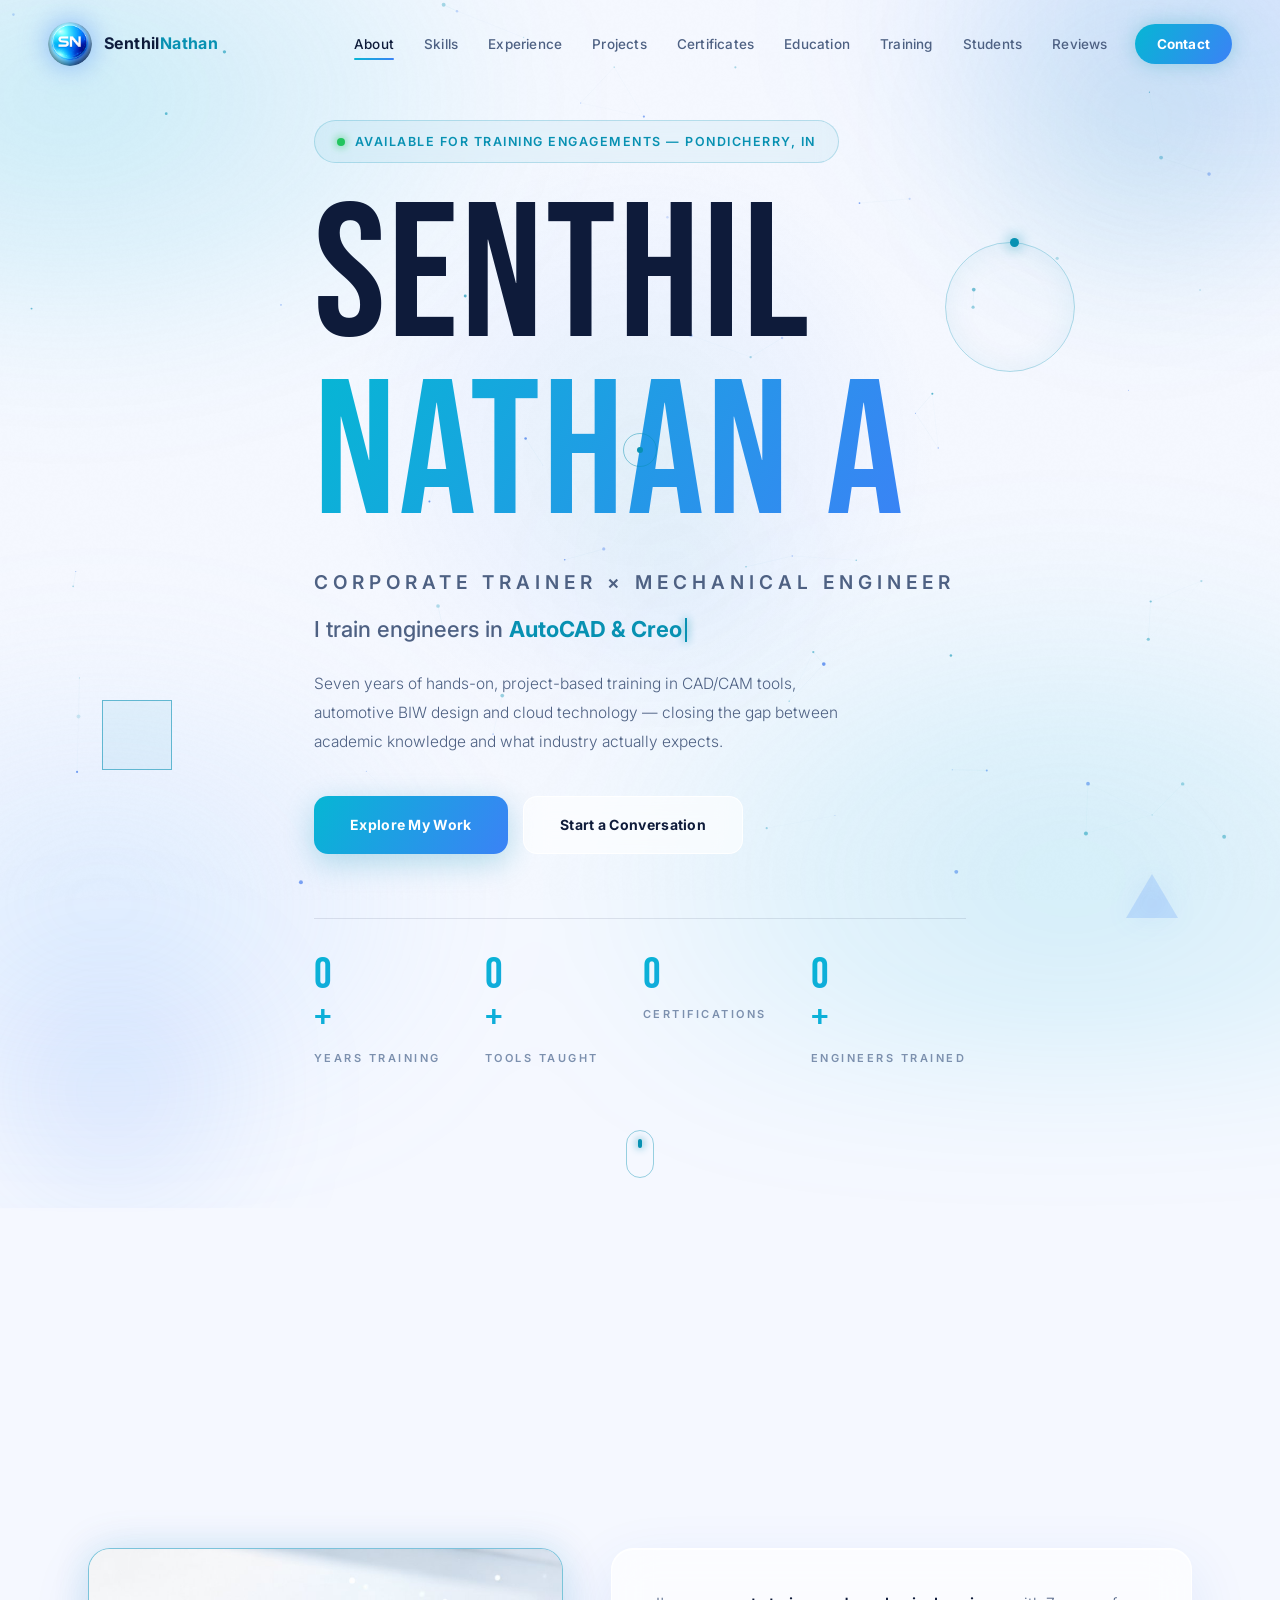
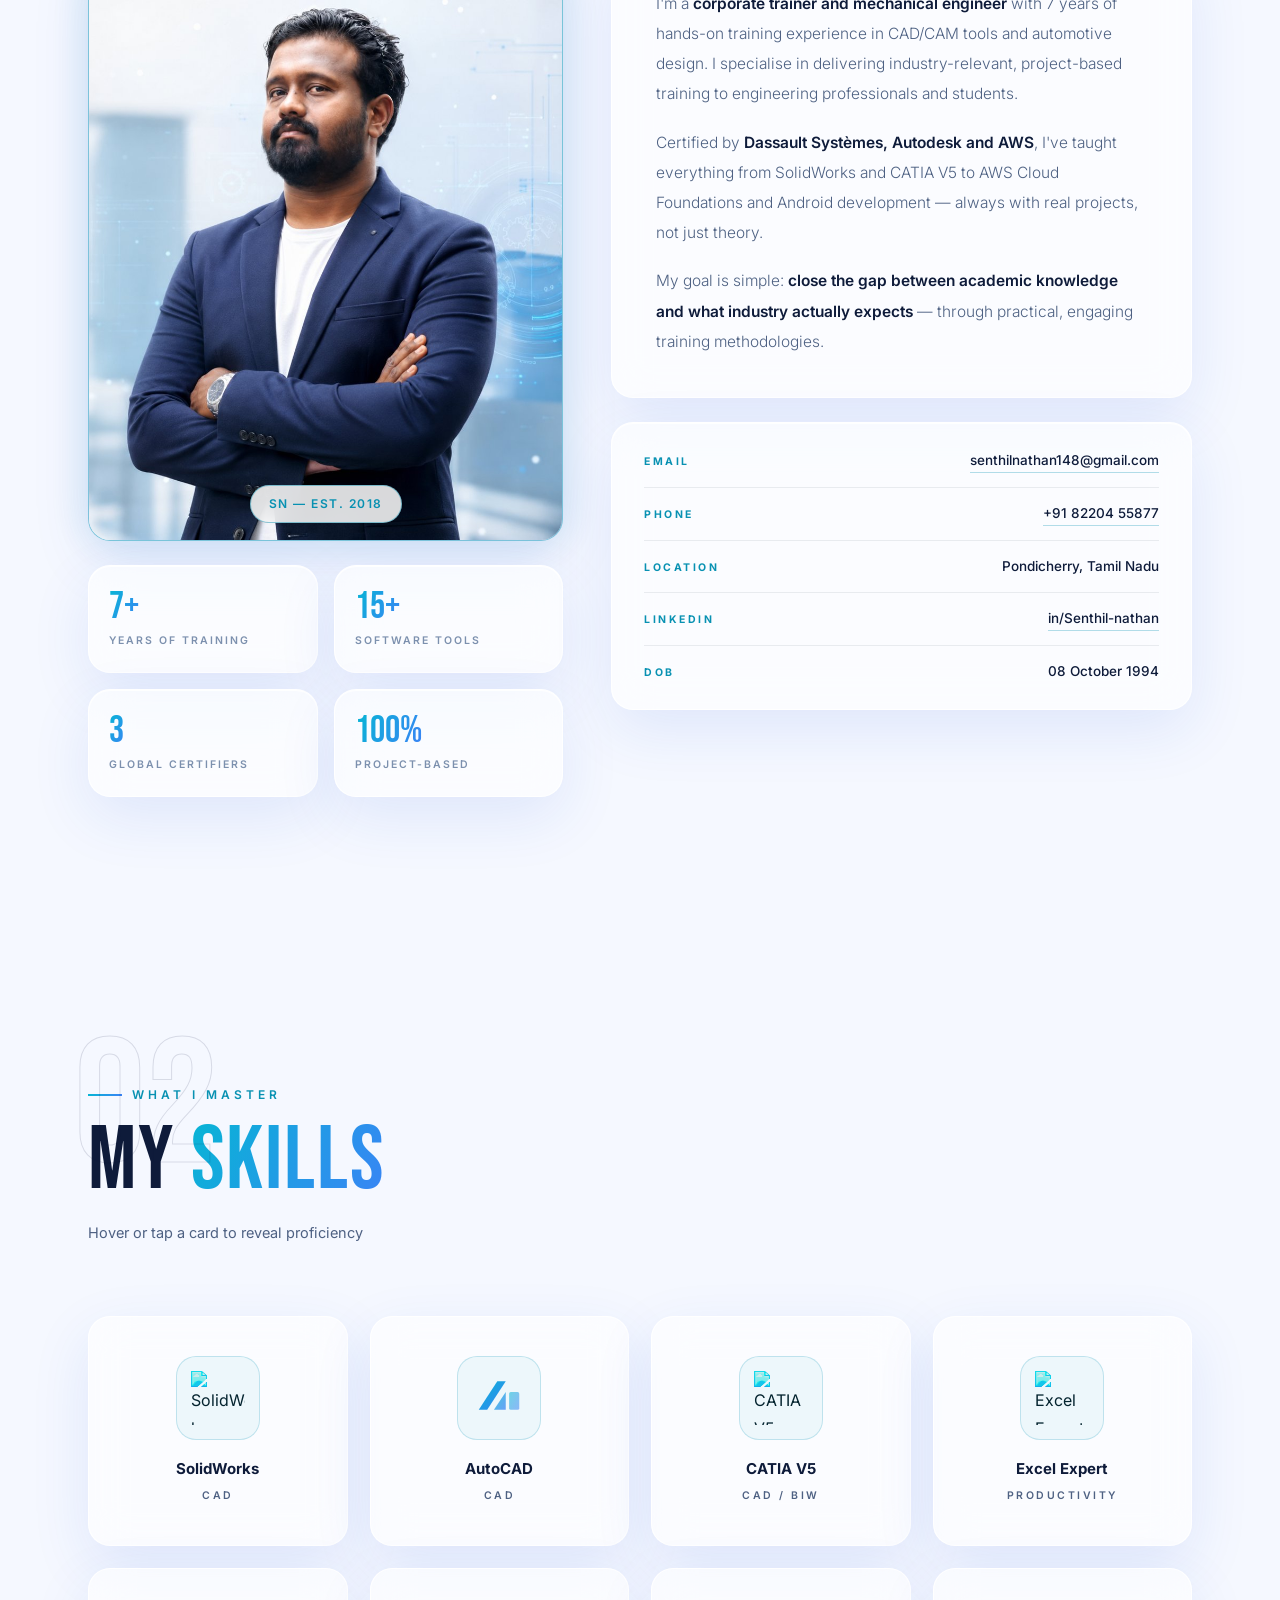
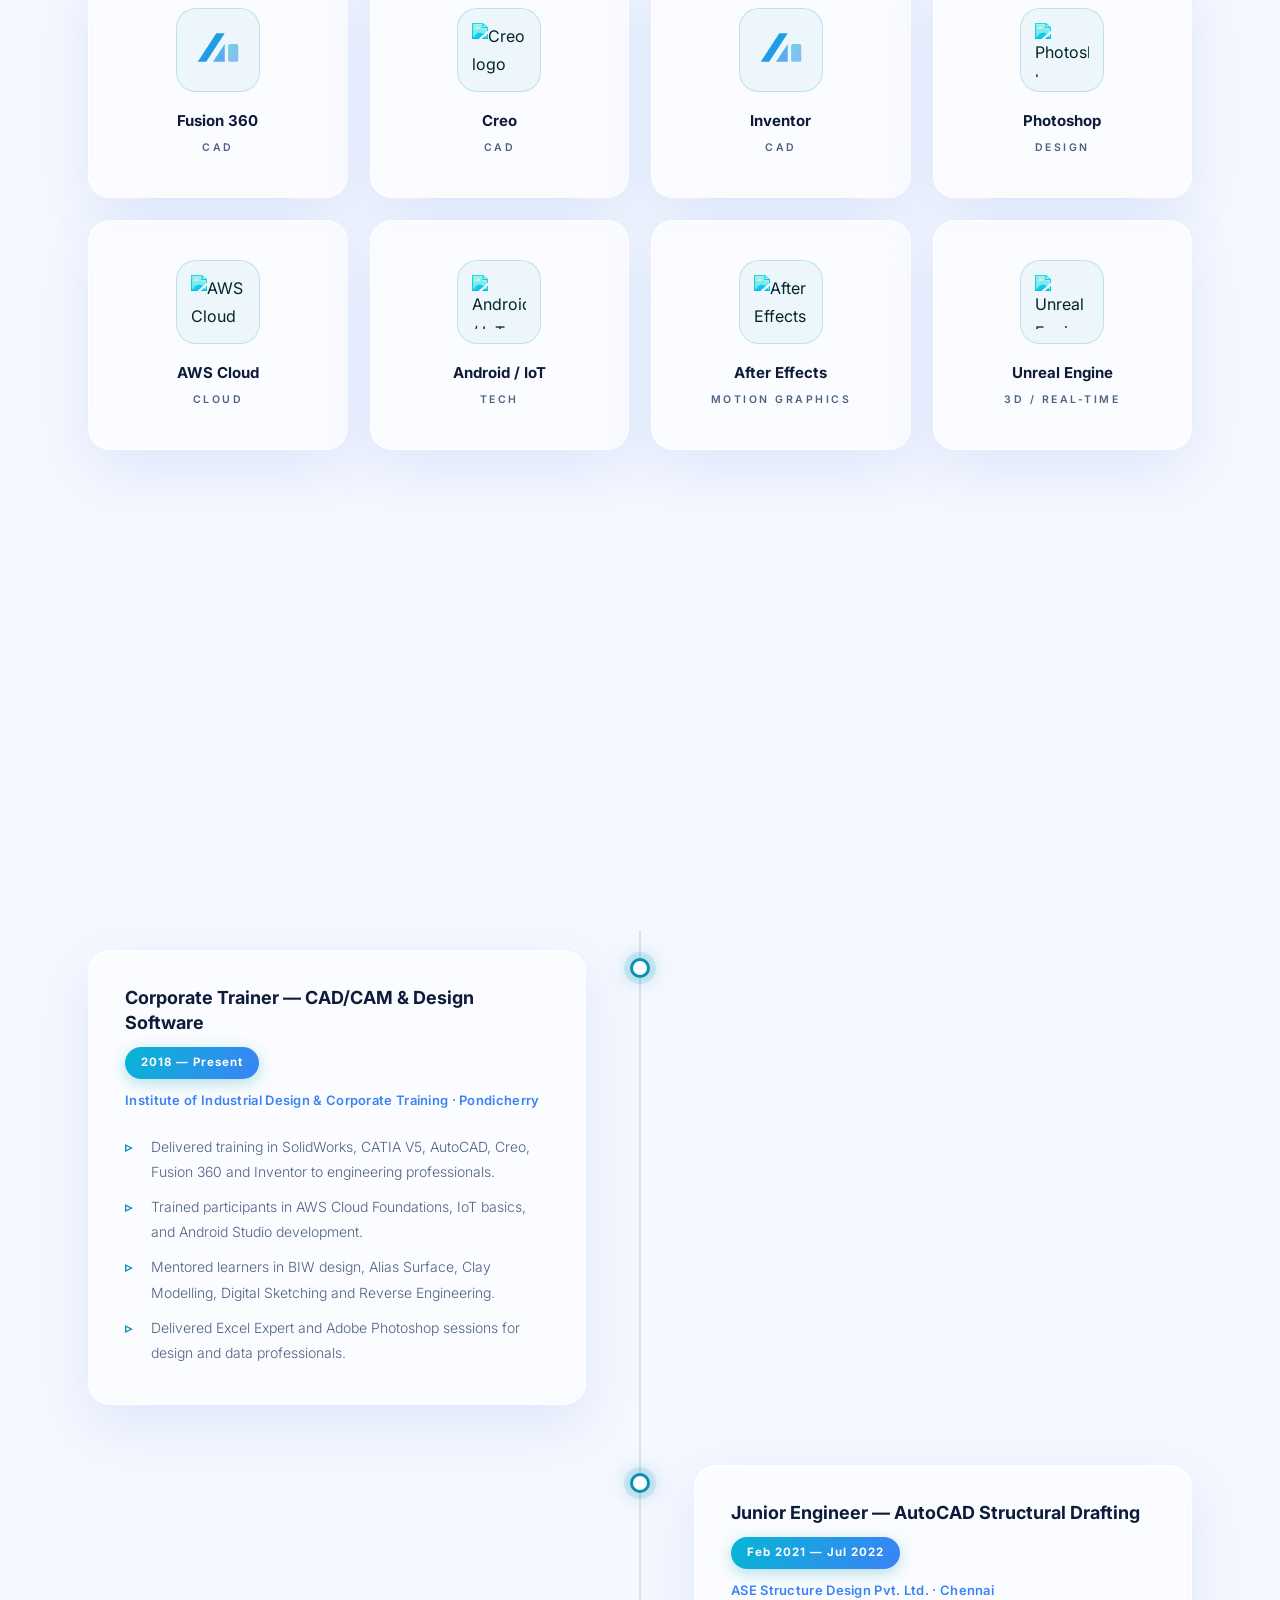
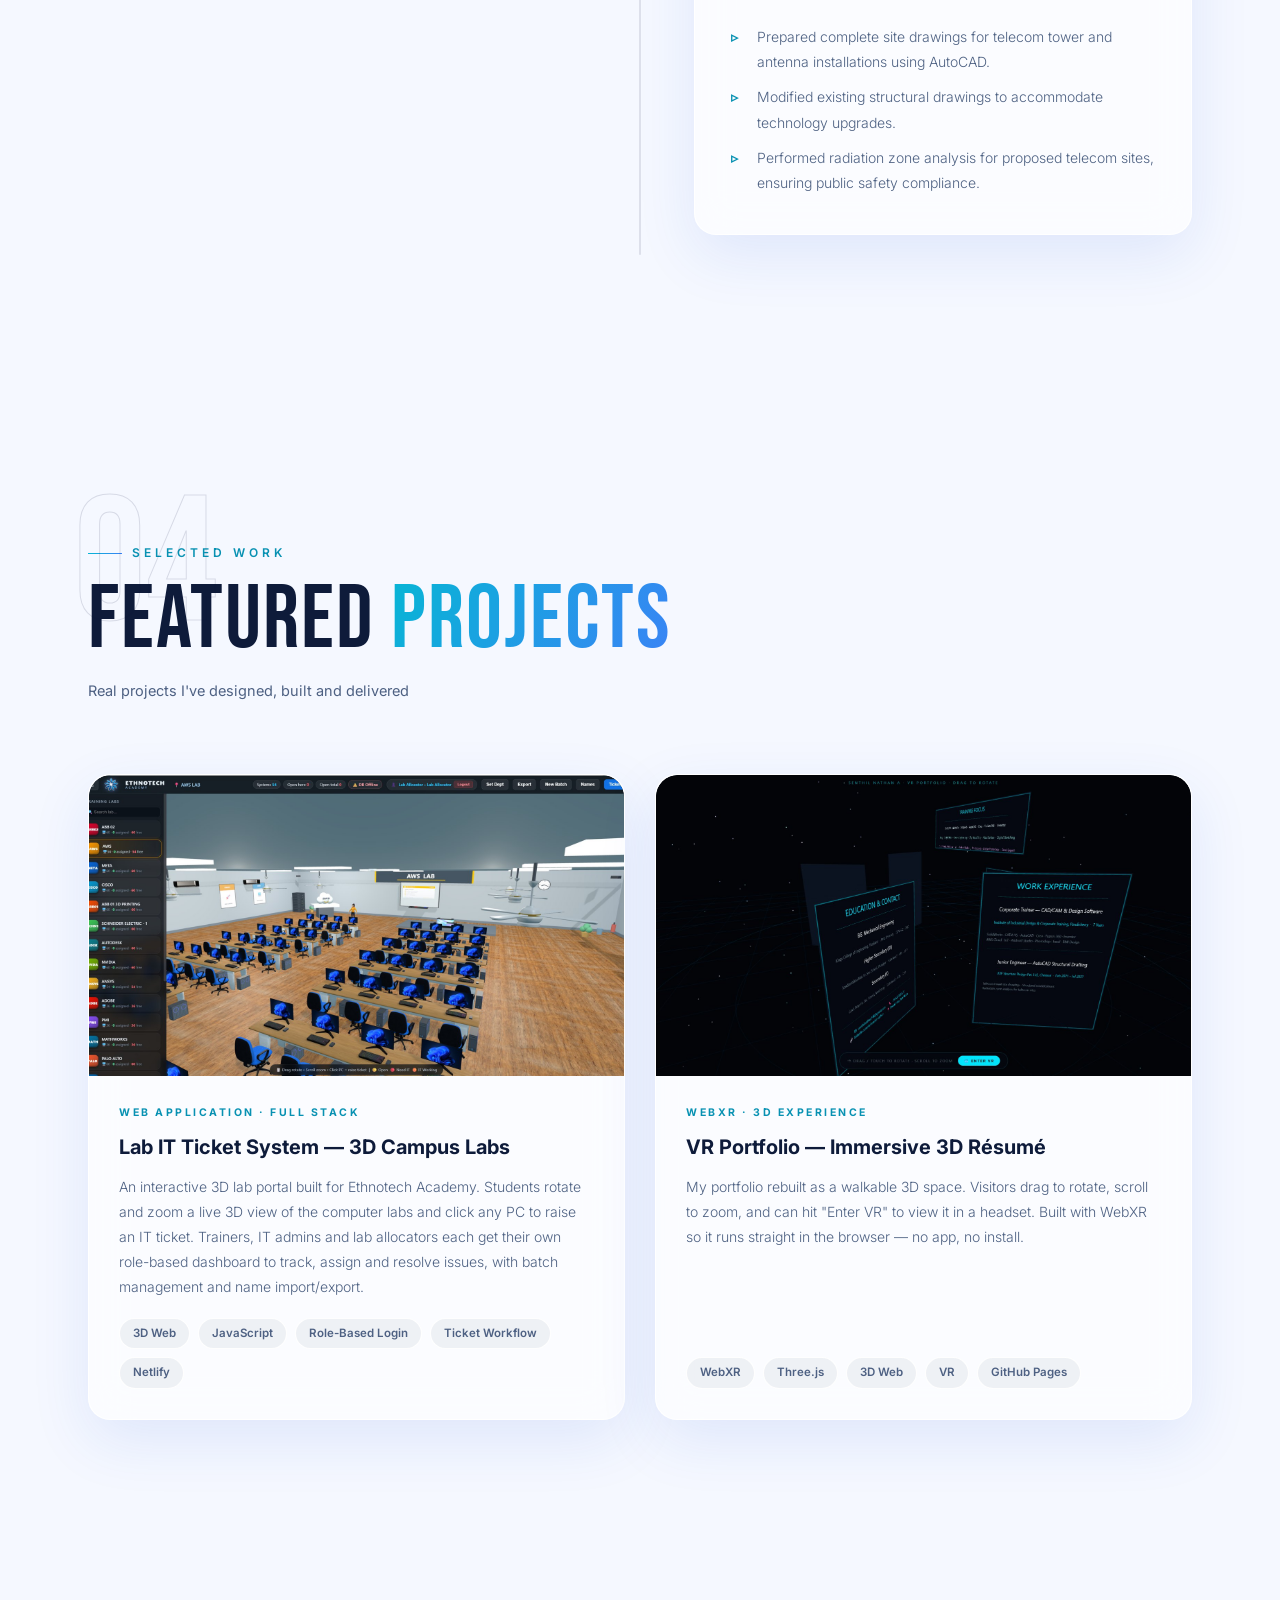
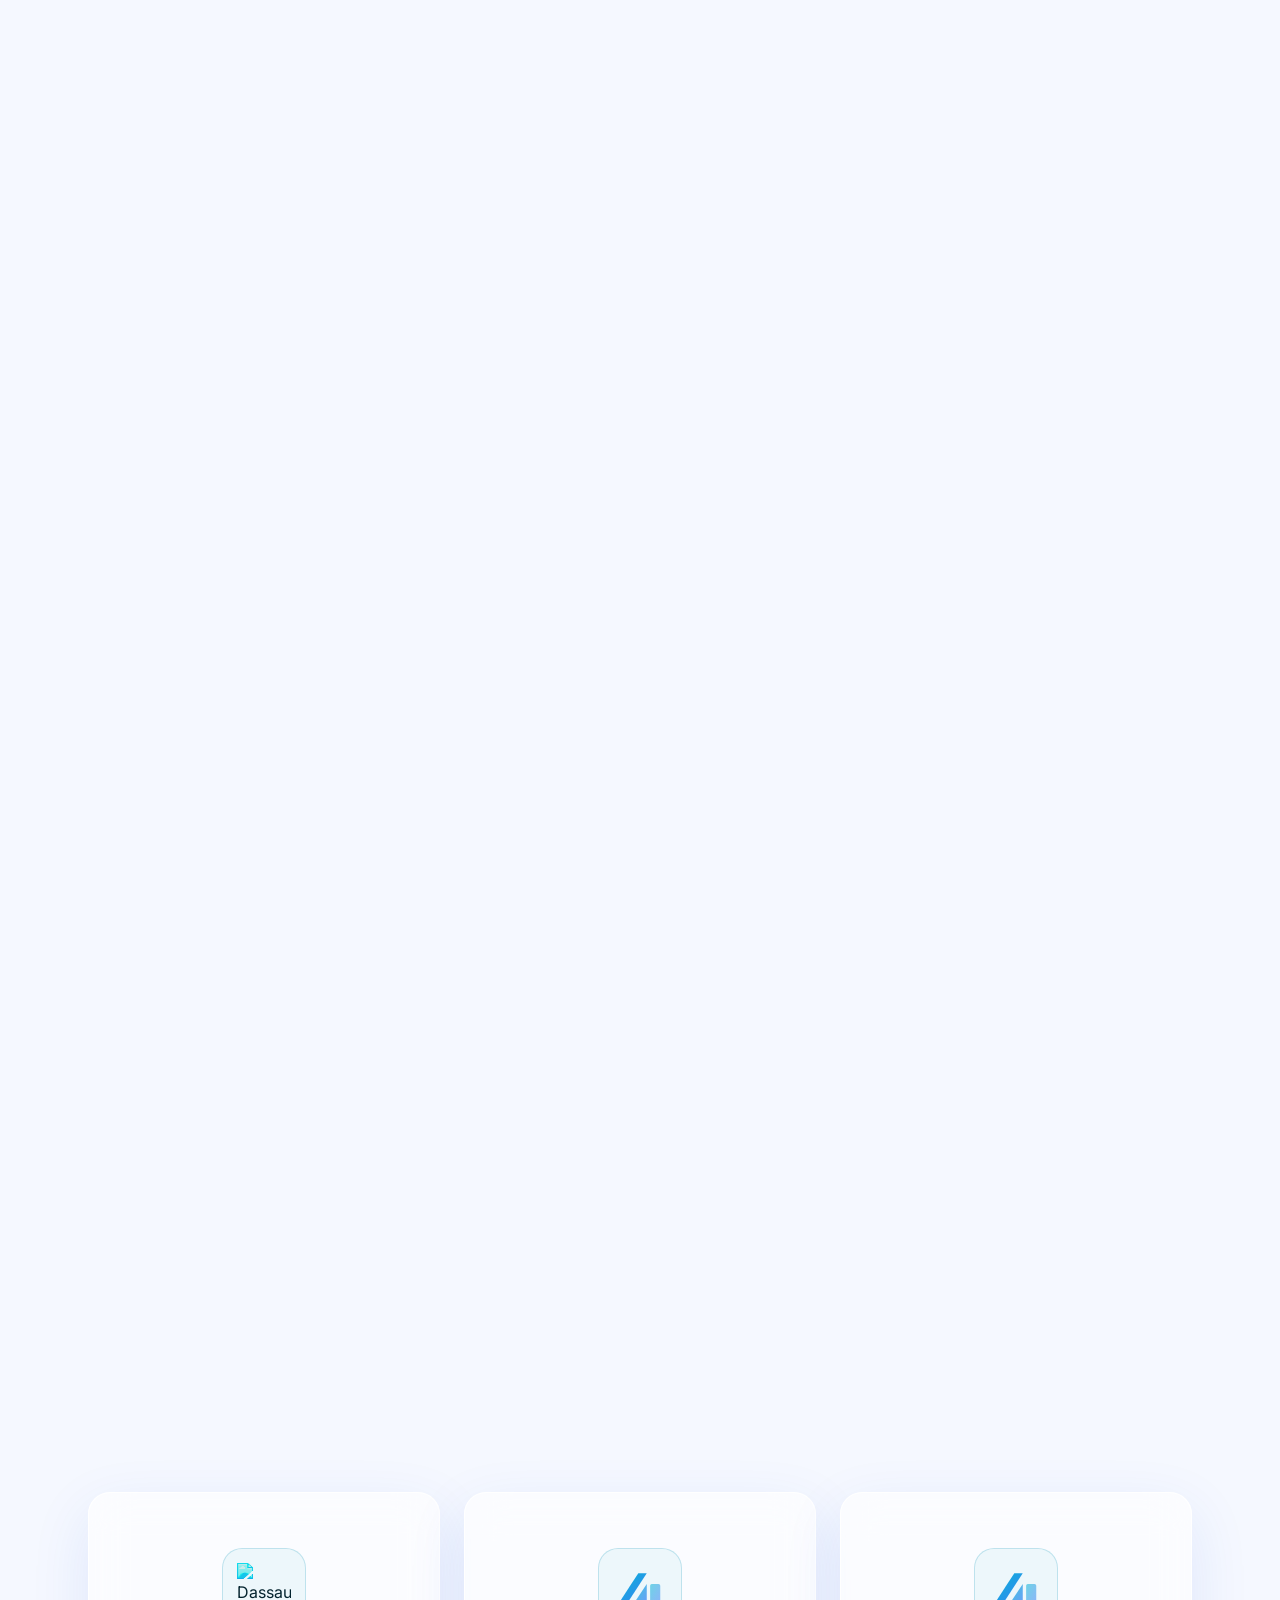
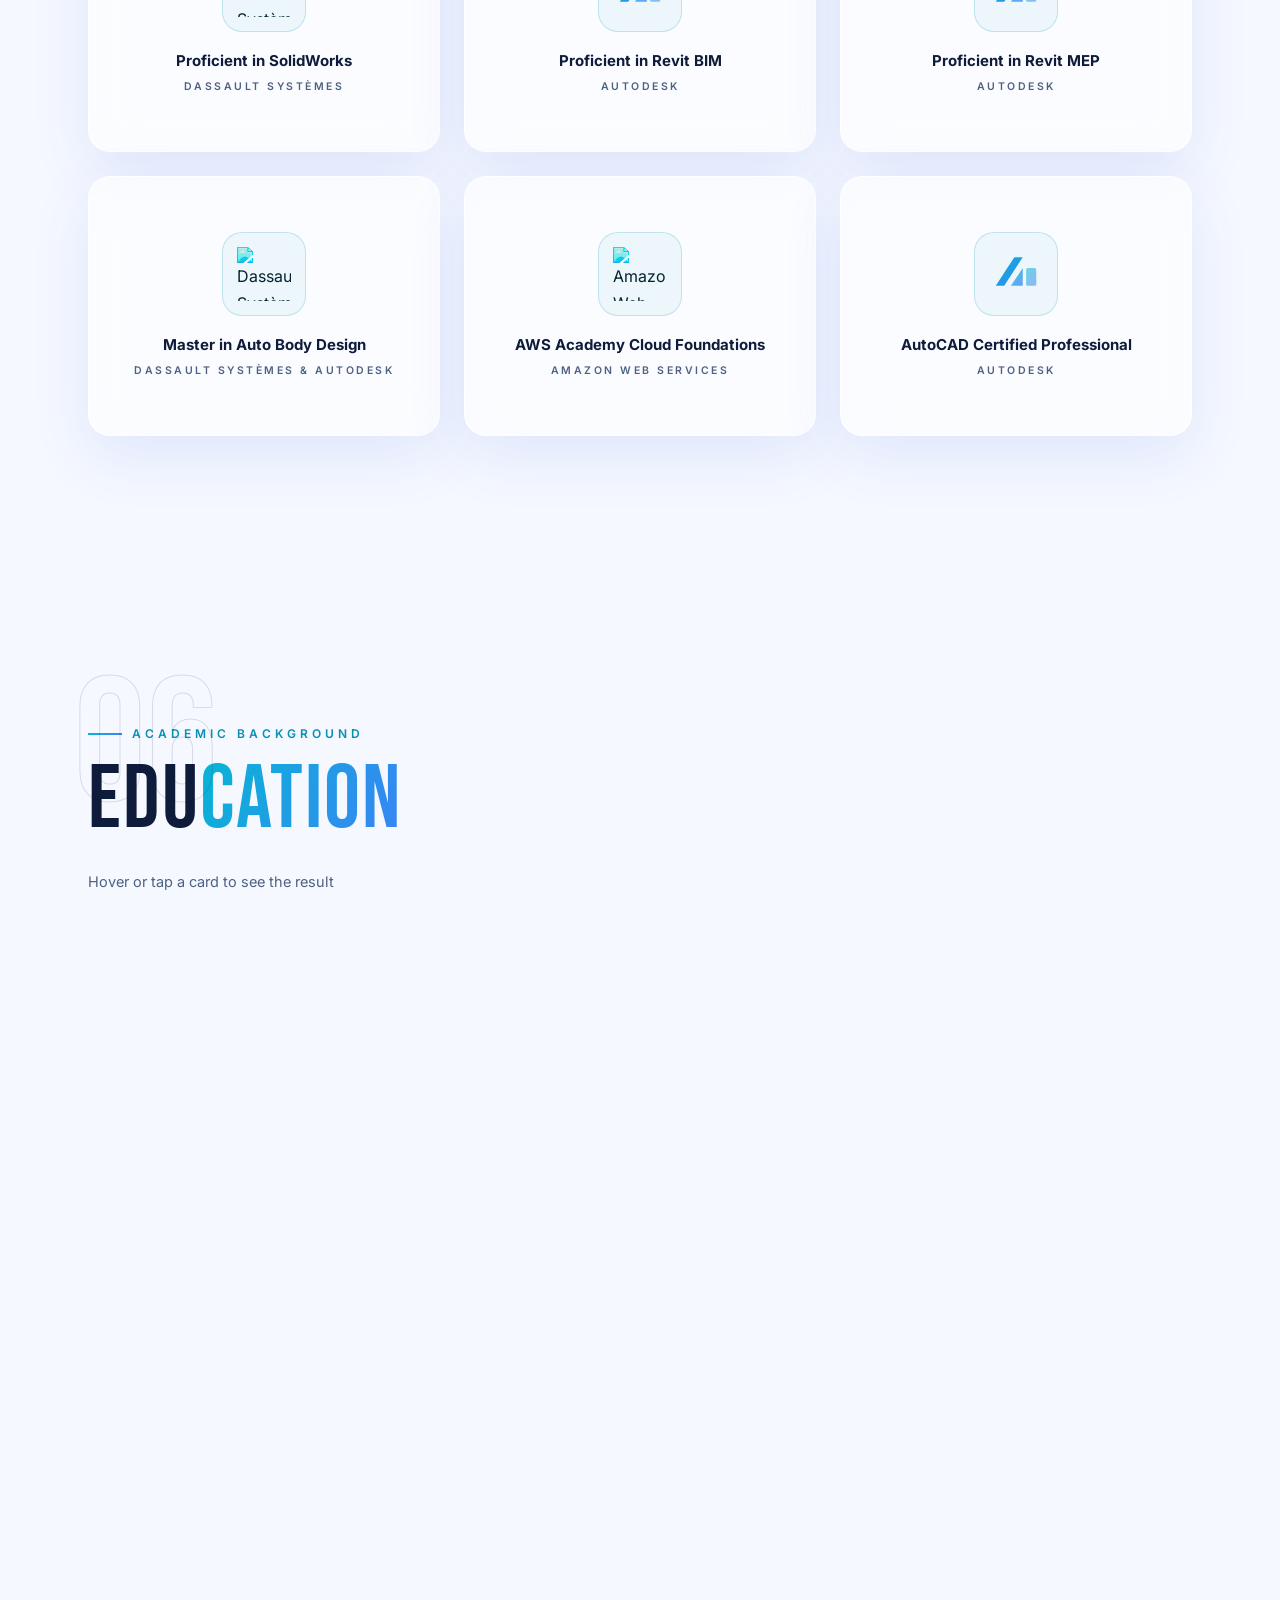
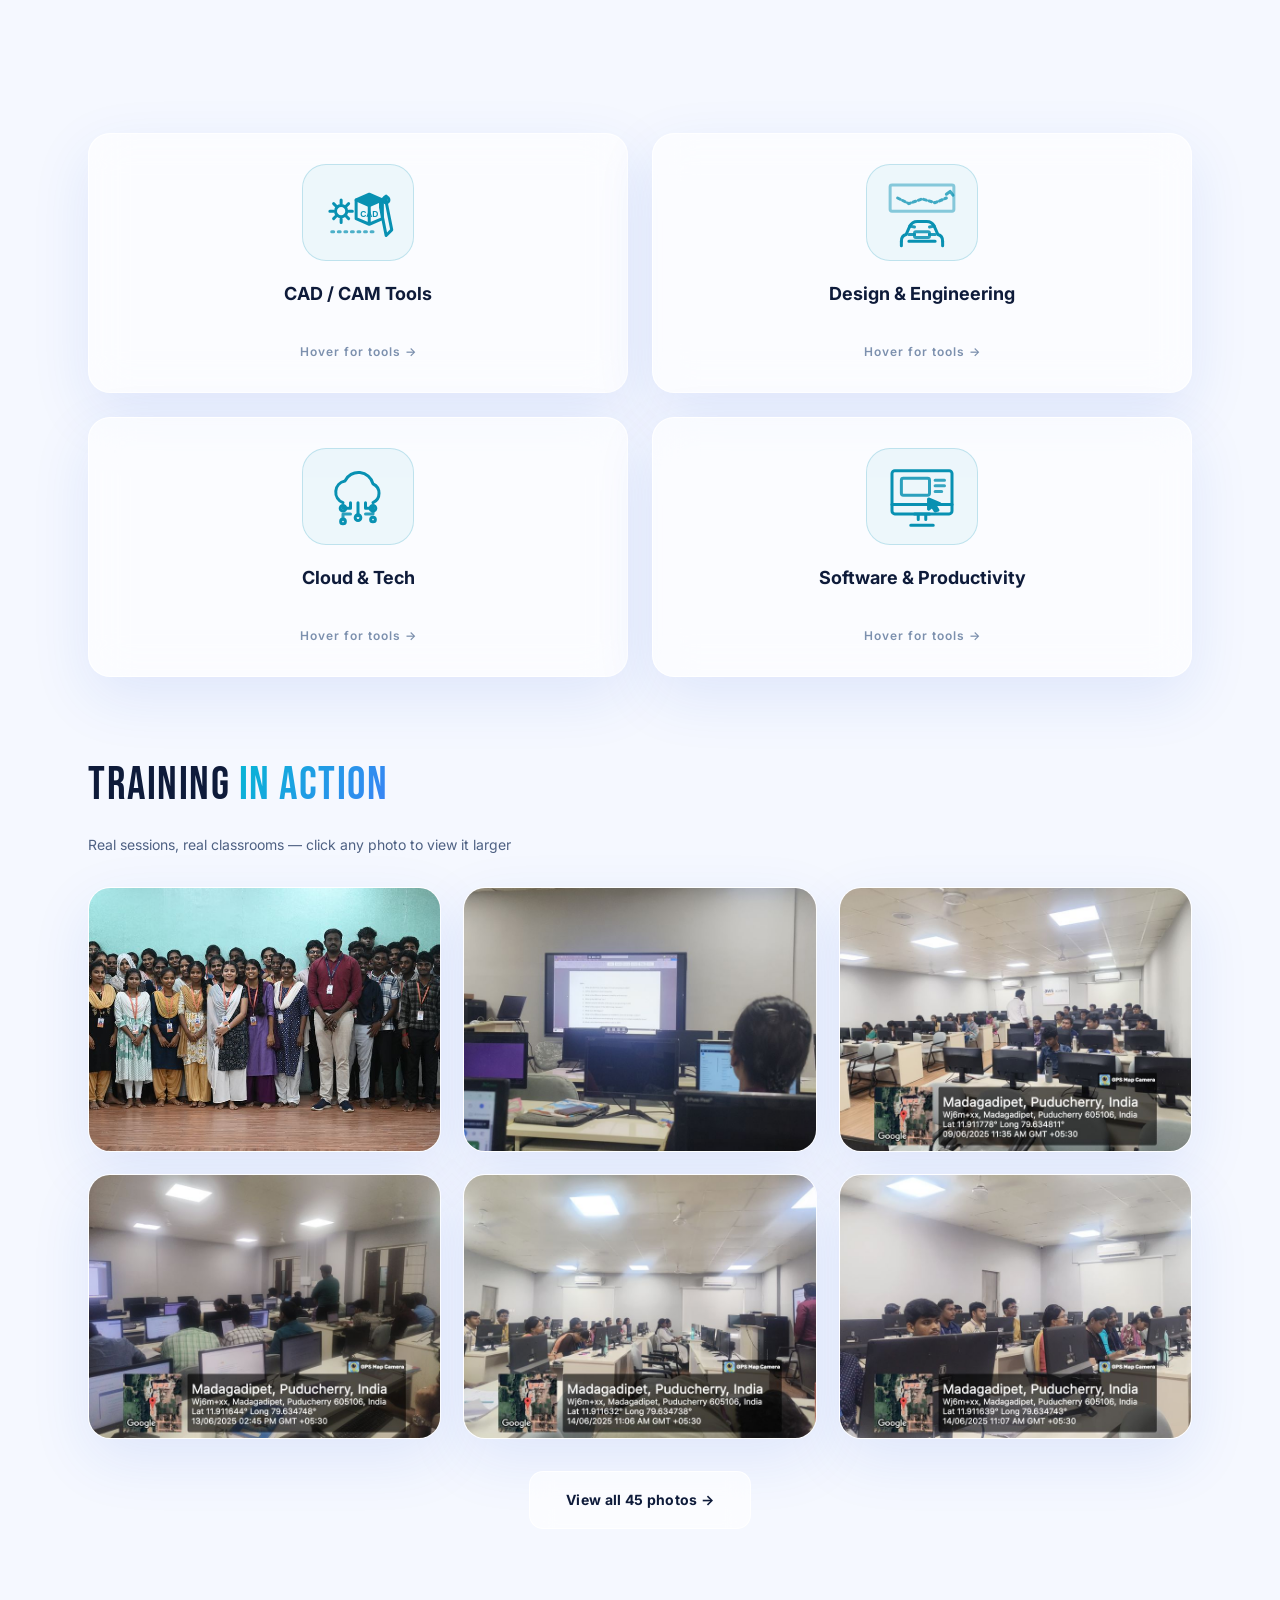
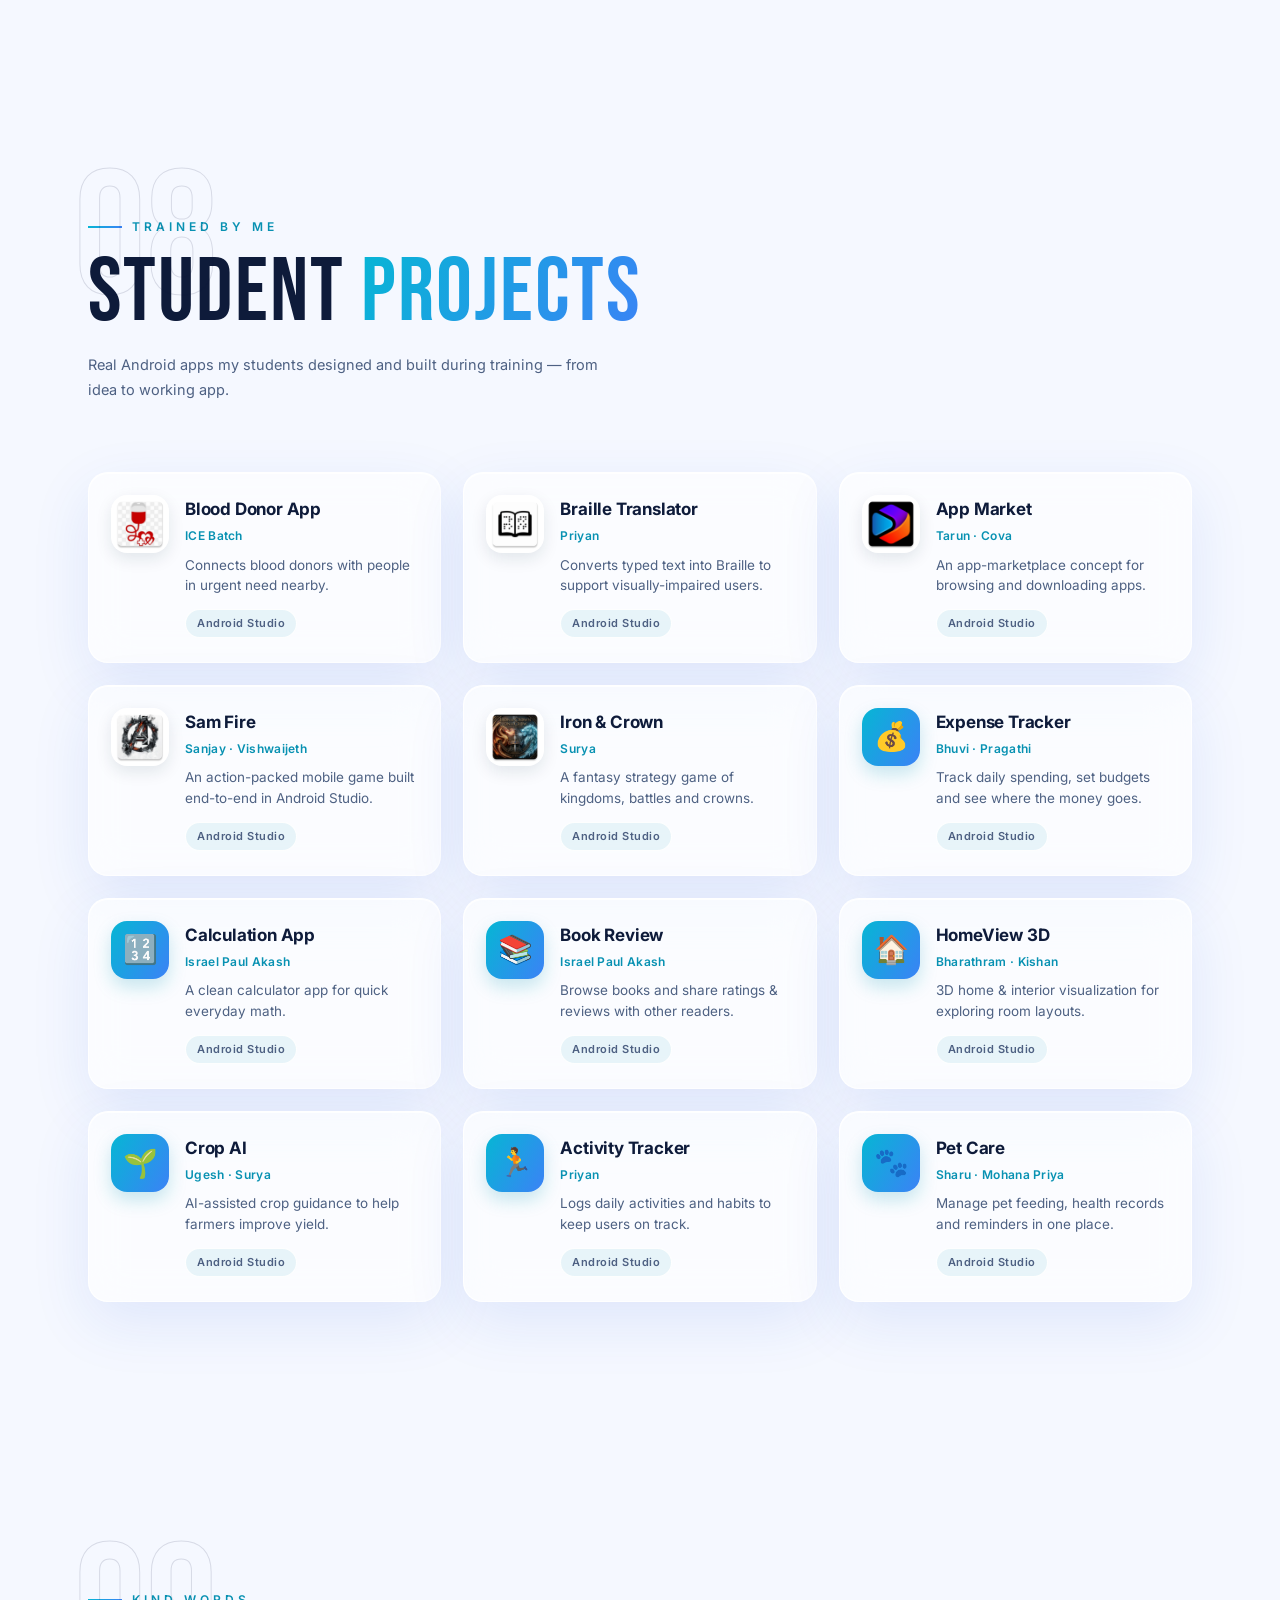
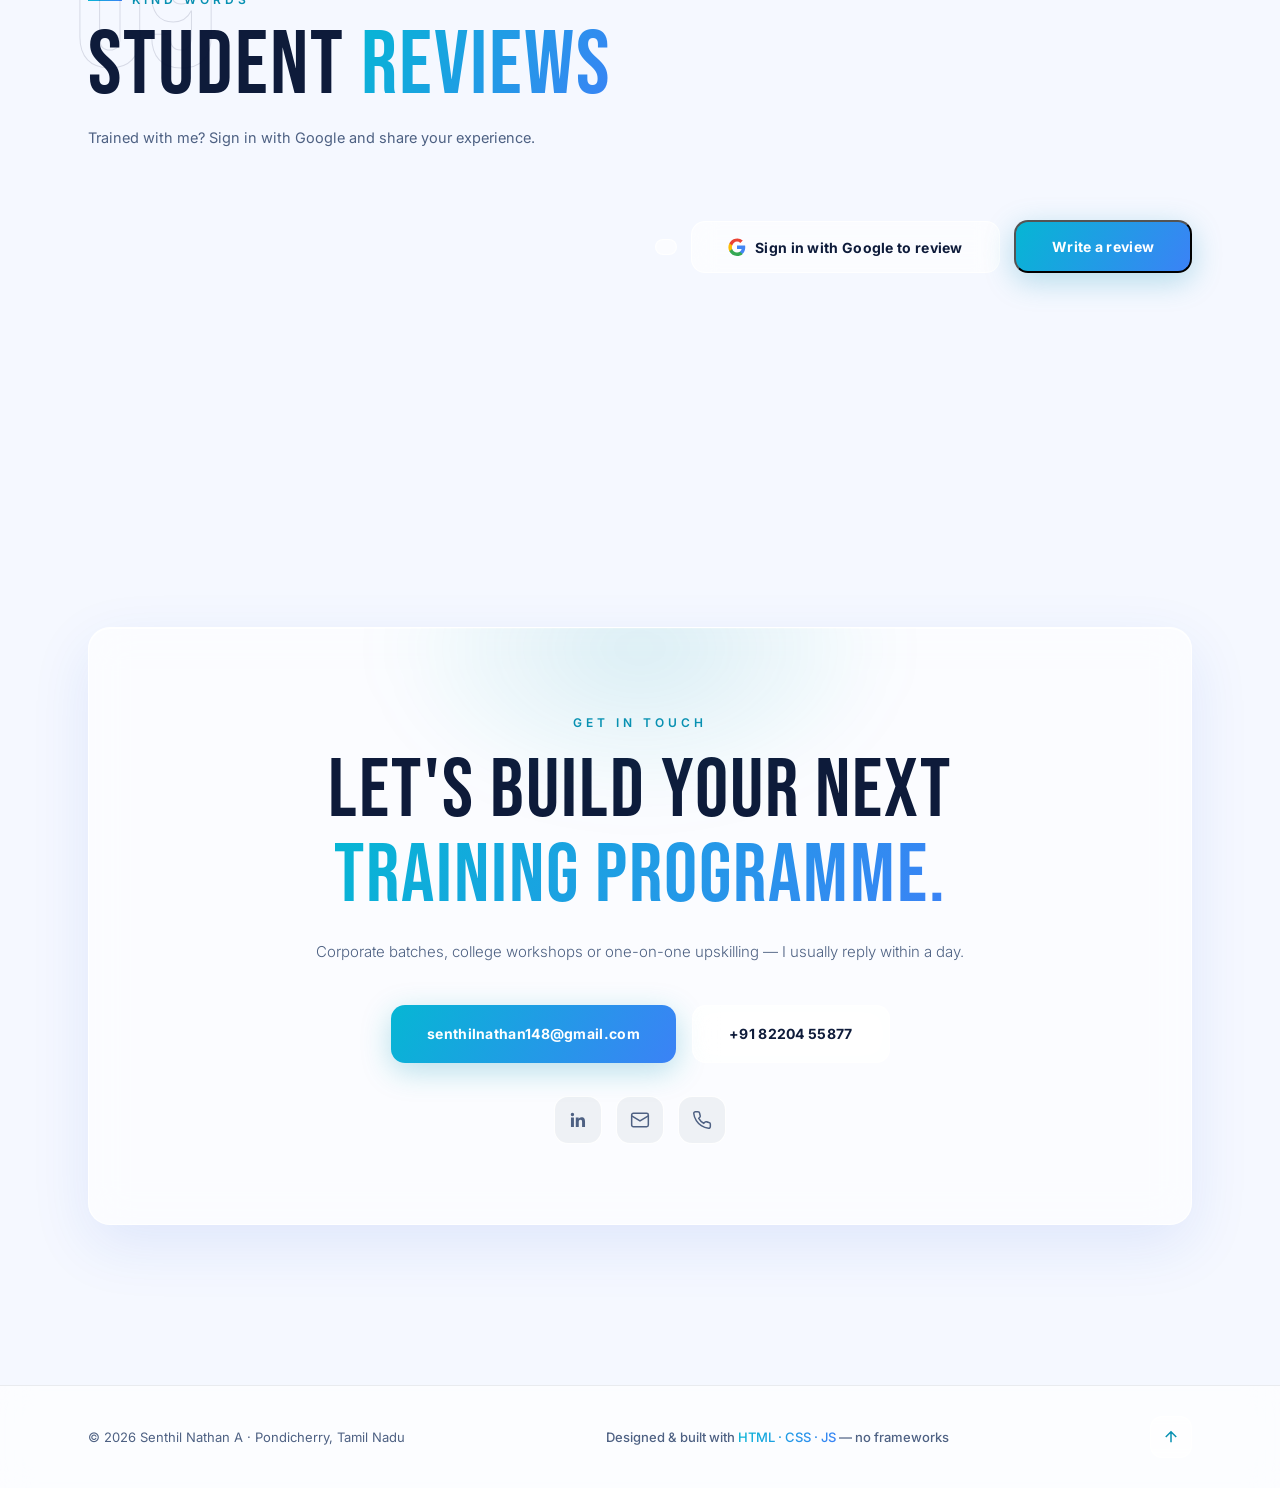
==== commit 21793f43: "Add Student Projects section (student Android apps) + ignore source folder" ====
--- a/index.html
+++ b/index.html
@@ -52,6 +52,7 @@
     <li><a href="#certificates" class="nav-link">Certificates</a></li>
     <li><a href="#education" class="nav-link">Education</a></li>
     <li><a href="#training" class="nav-link">Training</a></li>
+    <li><a href="#student-projects" class="nav-link">Students</a></li>
     <li><a href="#testimonials" class="nav-link">Reviews</a></li>
     <li><a href="#contact" class="nav-link nav-cta">Contact</a></li>
   </ul>
@@ -390,11 +391,24 @@
   </div>
 </section>
 
+<!-- ═══ STUDENT PROJECTS ═══ -->
+<section id="student-projects" aria-label="Student projects">
+  <div class="wrap">
+    <header class="sec-head reveal">
+      <span class="sec-num" aria-hidden="true">08</span>
+      <p class="sec-label">Trained by me</p>
+      <h2 class="sec-title">Student <span class="grad-text">Projects</span></h2>
+      <p class="sec-sub">Real Android apps my students designed and built during training — from idea to working app.</p>
+    </header>
+    <div class="student-grid" id="studentGrid"></div>
+  </div>
+</section>
+
 <!-- ═══ TESTIMONIALS ═══ -->
 <section id="testimonials" aria-label="Testimonials">
   <div class="wrap">
     <header class="sec-head reveal">
-      <span class="sec-num" aria-hidden="true">08</span>
+      <span class="sec-num" aria-hidden="true">09</span>
       <p class="sec-label">Kind words</p>
       <h2 class="sec-title">Student <span class="grad-text">Reviews</span></h2>
       <p class="sec-sub">Trained with me? Sign in with Google and share your experience.</p>
--- a/css/sections.css
+++ b/css/sections.css
@@ -887,3 +887,119 @@
   border-color: var(--glass-border-hover);
   box-shadow: var(--glow-accent);
 }
+
+/* ═══════════════════════════════════════════
+   ADMIN MODERATION PANEL (owner only)
+   ═══════════════════════════════════════════ */
+.admin-panel {
+  border-radius: 22px;
+  padding: 26px 28px 30px;
+  margin: 0 auto 44px;
+  max-width: 900px;
+  border: 1px solid rgba(8, 145, 178, 0.35);
+  box-shadow: 0 18px 50px rgba(8, 145, 178, 0.12);
+}
+.admin-head {
+  display: flex; align-items: center; flex-wrap: wrap; gap: 12px;
+  padding-bottom: 16px; margin-bottom: 18px;
+  border-bottom: 1px solid var(--glass-border);
+}
+.admin-badge {
+  font-family: var(--font-body); font-weight: 700; font-size: 12px;
+  letter-spacing: 1px; text-transform: uppercase;
+  color: #fff; background: var(--grad);
+  padding: 5px 12px; border-radius: 20px;
+}
+.admin-title { font-weight: 700; font-size: 17px; }
+.admin-count { margin-left: auto; font-size: 13px; color: var(--text-sub); }
+.admin-sub {
+  font-family: var(--font-body); font-weight: 700; font-size: 14px;
+  text-transform: uppercase; letter-spacing: 1px;
+  color: var(--text-sub); margin: 22px 0 12px;
+}
+.admin-sub-hot { color: var(--accent); }
+.admin-empty { font-size: 15px; color: var(--text-sub); padding: 8px 0; }
+.admin-loading { font-size: 15px; color: var(--text-sub); }
+.admin-list { display: grid; gap: 14px; }
+.admin-card {
+  border: 1px solid var(--glass-border);
+  border-radius: 16px;
+  padding: 18px 20px;
+  background: rgba(255, 255, 255, 0.55);
+}
+.admin-card.is-pending { border-color: rgba(8, 145, 178, 0.4); background: rgba(8, 145, 178, 0.05); }
+.ac-top { display: flex; align-items: center; gap: 10px; margin-bottom: 8px; }
+.ac-stars { color: #f5a623; letter-spacing: 1px; font-size: 15px; }
+.ac-status {
+  margin-left: auto; font-size: 11px; font-weight: 700; letter-spacing: 1px;
+  text-transform: uppercase; padding: 3px 10px; border-radius: 12px;
+}
+.is-pending .ac-status { color: var(--accent); background: rgba(8, 145, 178, 0.12); }
+.is-live .ac-status { color: #2e7d32; background: rgba(46, 125, 50, 0.12); }
+.ac-text { font-size: 14.5px; line-height: 1.6; color: var(--text); margin: 6px 0 10px; }
+.ac-meta { font-size: 12.5px; color: var(--text-sub); margin-bottom: 14px; }
+.ac-meta strong { color: var(--text); }
+.ac-actions { display: flex; flex-wrap: wrap; gap: 10px; }
+.ac-btn {
+  font-family: var(--font-body); font-weight: 600; font-size: 13px;
+  padding: 8px 18px; border-radius: 10px; cursor: pointer;
+  border: 1px solid var(--glass-border); background: transparent;
+  color: var(--text); transition: all 0.25s var(--ease-out);
+}
+.ac-btn:hover { transform: translateY(-2px); }
+.ac-approve { color: #fff; background: var(--grad); border-color: transparent; }
+.ac-approve:hover { box-shadow: 0 8px 20px rgba(8, 145, 178, 0.3); }
+.ac-hide:hover { border-color: var(--accent); color: var(--accent); }
+.ac-del:hover { border-color: #e53935; color: #e53935; }
+
+/* ═══════════════════════════════════════════
+   STUDENT PROJECTS
+   ═══════════════════════════════════════════ */
+.student-grid {
+  display: grid;
+  grid-template-columns: repeat(auto-fill, minmax(280px, 1fr));
+  gap: 22px;
+  margin-top: 56px;
+}
+.student-card {
+  display: flex;
+  gap: 16px;
+  padding: 22px 22px 24px;
+  border-radius: 20px;
+  transition: transform 0.4s var(--ease-out), box-shadow 0.4s var(--ease-out), border-color 0.4s;
+}
+.student-card:hover {
+  transform: translateY(-6px);
+  border-color: var(--glass-border-hover);
+  box-shadow: 0 20px 44px rgba(8, 145, 178, 0.14);
+}
+.sp-icon {
+  flex: 0 0 58px;
+  width: 58px; height: 58px;
+  display: grid; place-items: center;
+  border-radius: 16px;
+  font-size: 28px;
+  background: var(--grad);
+  box-shadow: 0 8px 18px rgba(8, 145, 178, 0.22);
+  overflow: hidden;
+}
+.sp-icon.has-img { background: #fff; border: 1px solid var(--glass-border); box-shadow: 0 6px 16px rgba(14, 27, 58, 0.1); }
+.sp-icon img { width: 100%; height: 100%; object-fit: cover; }
+.sp-body { flex: 1; min-width: 0; }
+.sp-name { font-size: 17px; font-weight: 700; letter-spacing: -0.2px; }
+.sp-students {
+  font-size: 12px; font-weight: 600; letter-spacing: 0.3px;
+  color: var(--accent); margin-top: 2px;
+}
+.sp-desc { font-size: 13.5px; line-height: 1.55; color: var(--text-sub); margin: 8px 0 12px; }
+.sp-tech {
+  display: inline-block;
+  font-size: 11px; font-weight: 600; letter-spacing: 0.5px;
+  color: var(--text-sub);
+  padding: 4px 11px; border-radius: 20px;
+  background: rgba(8, 145, 178, 0.08);
+  border: 1px solid var(--glass-border);
+}
+@media (max-width: 600px) {
+  .student-grid { grid-template-columns: 1fr; }
+}
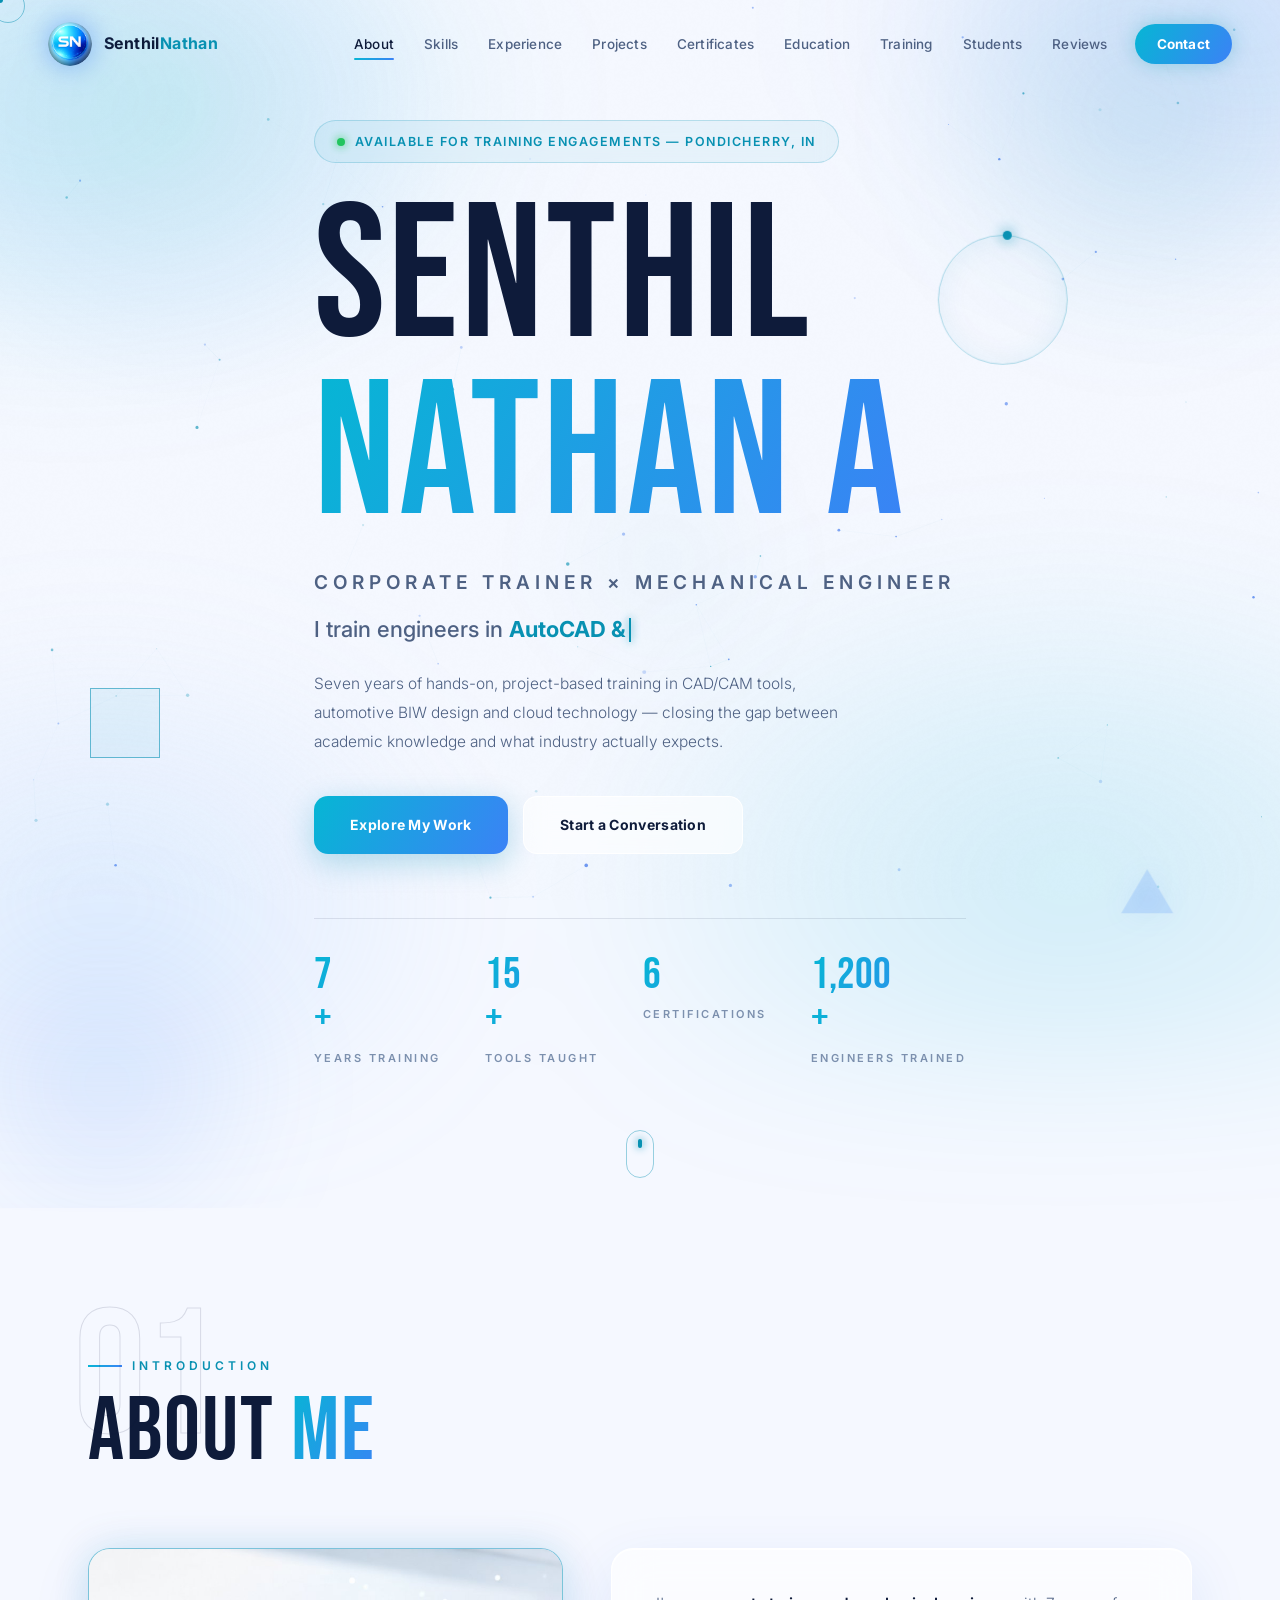
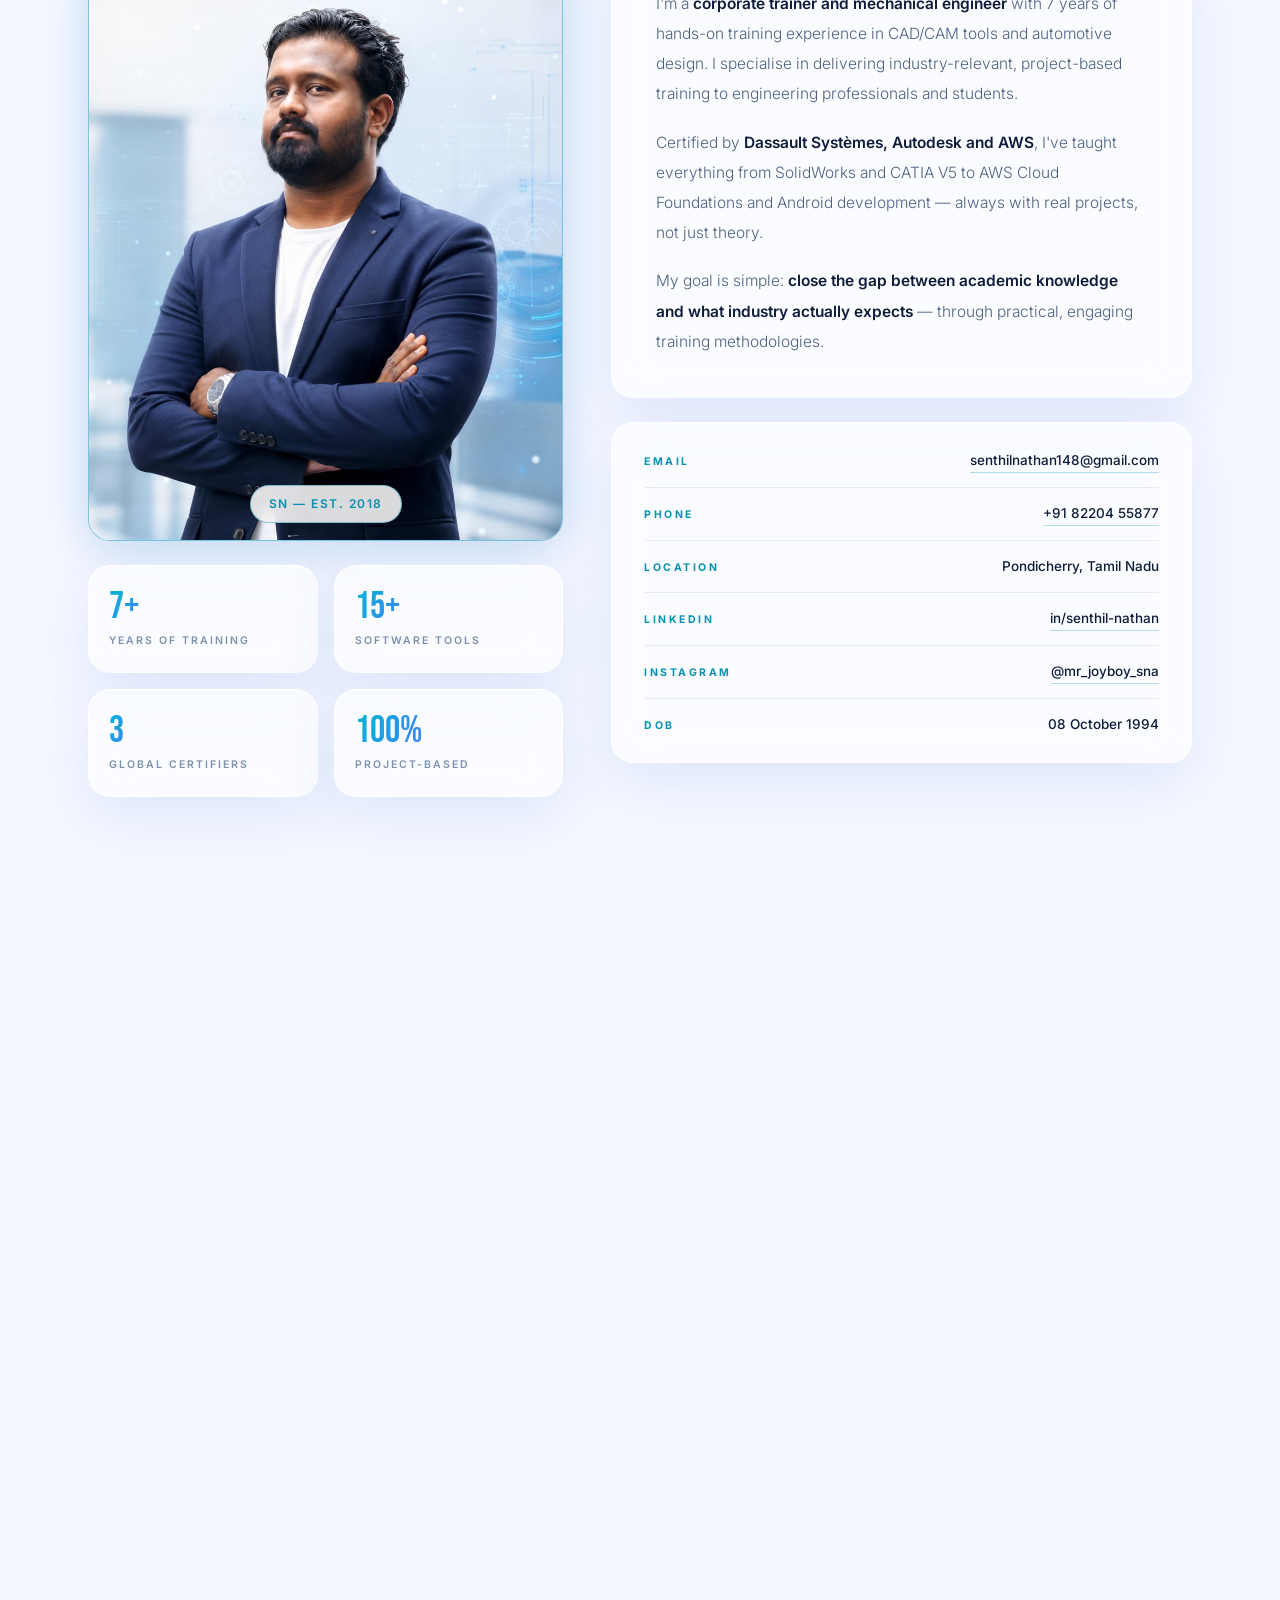
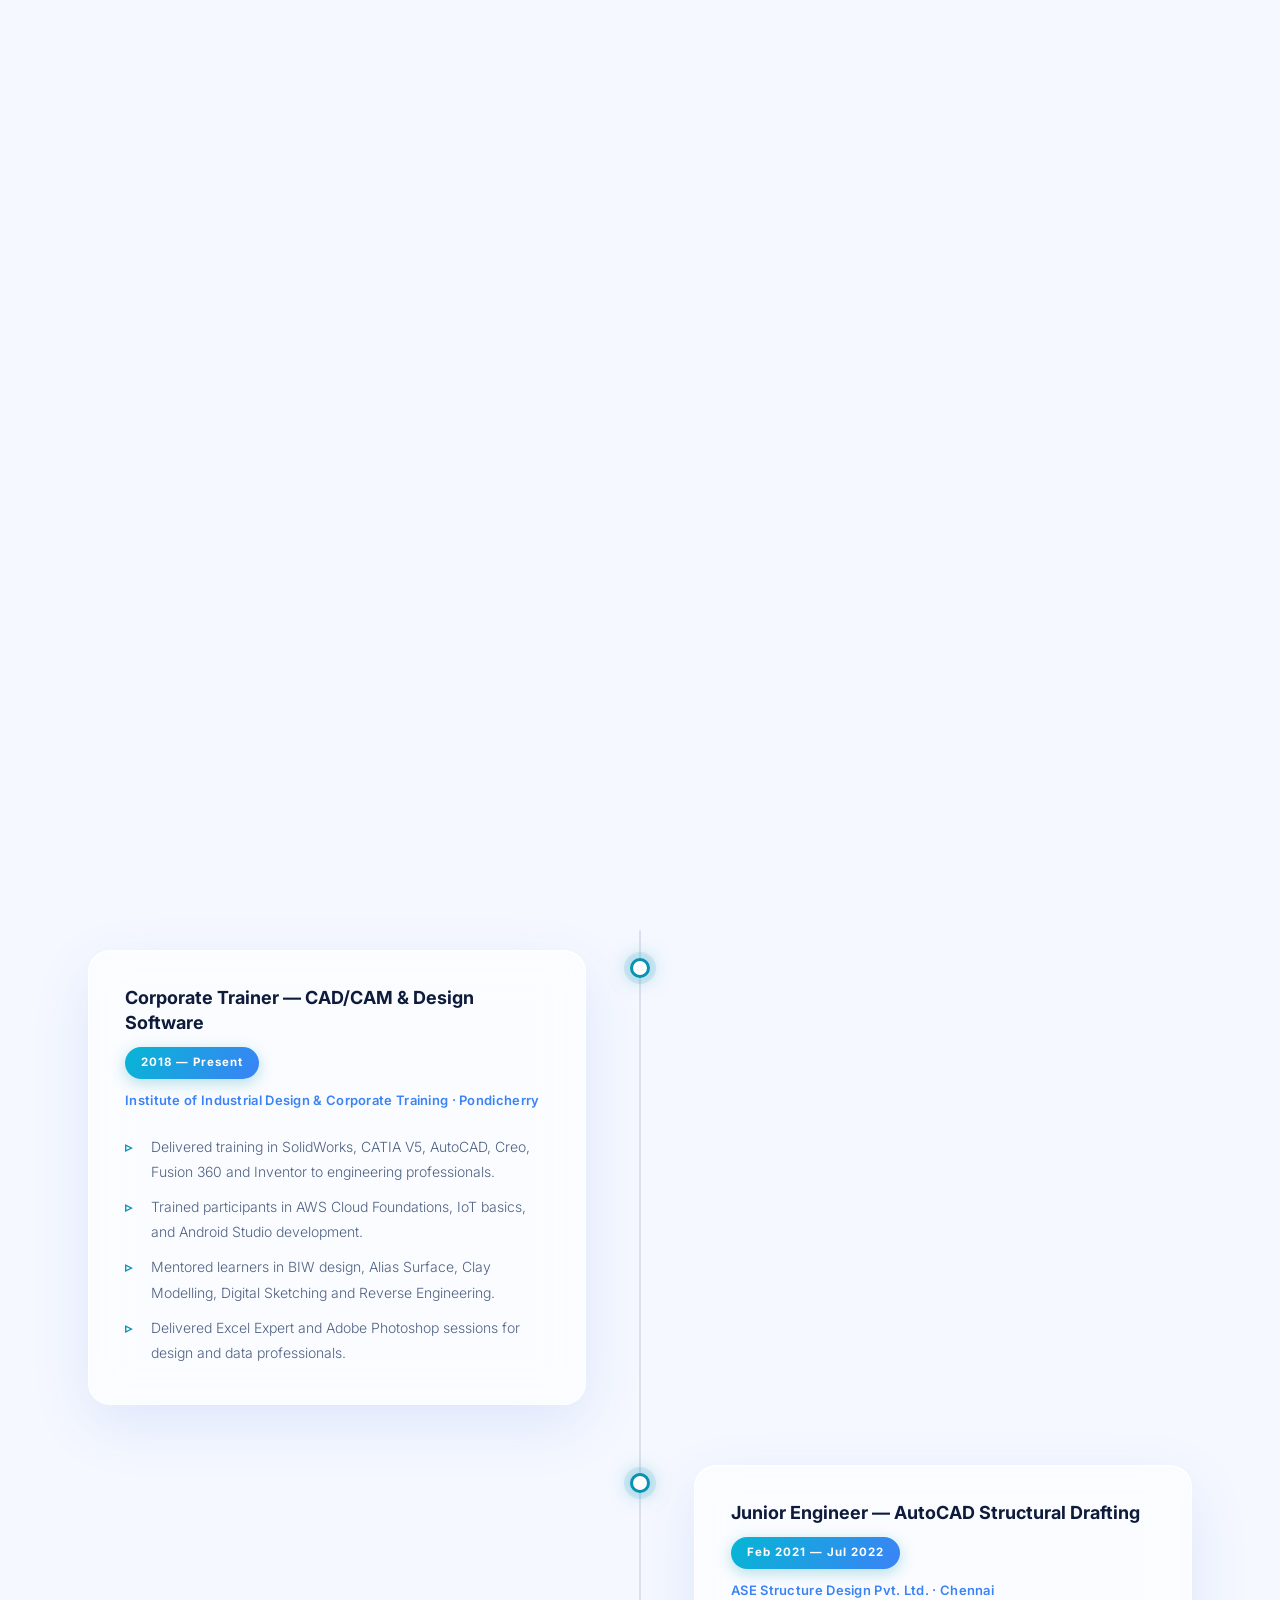
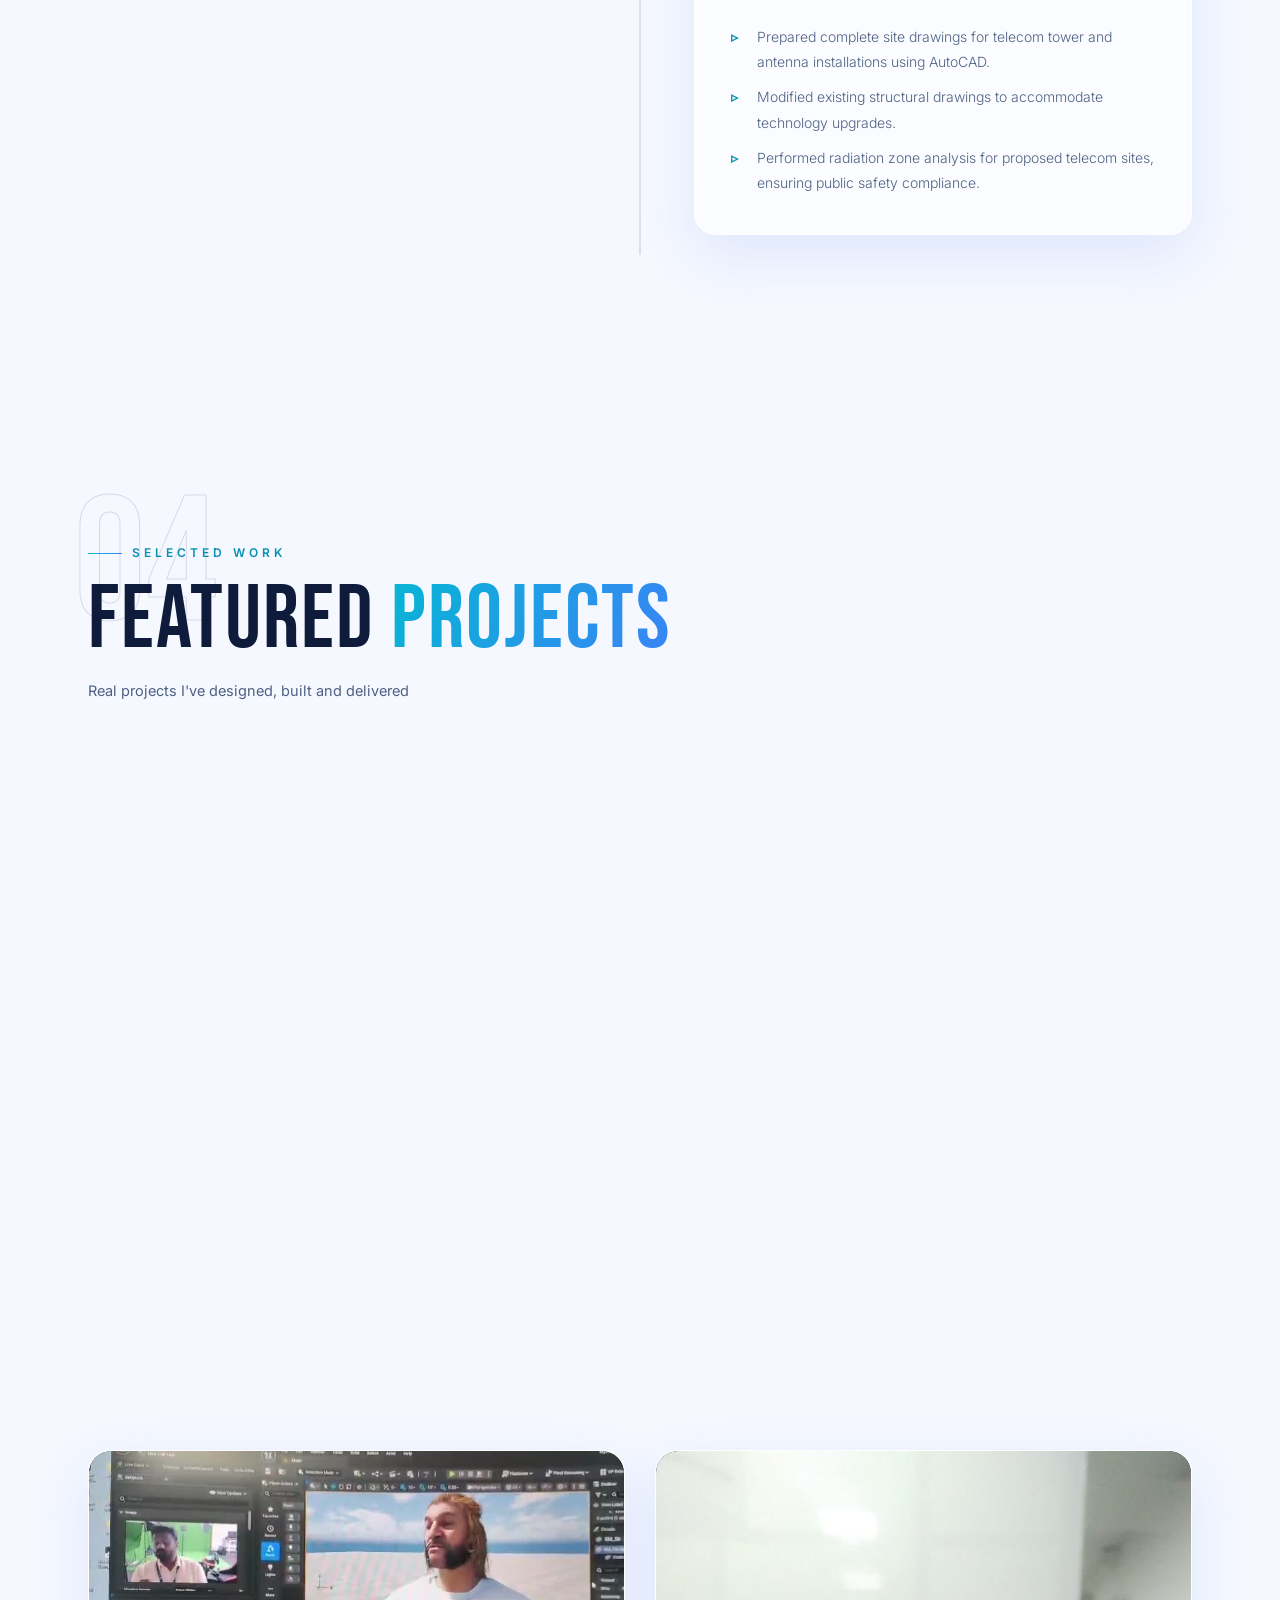
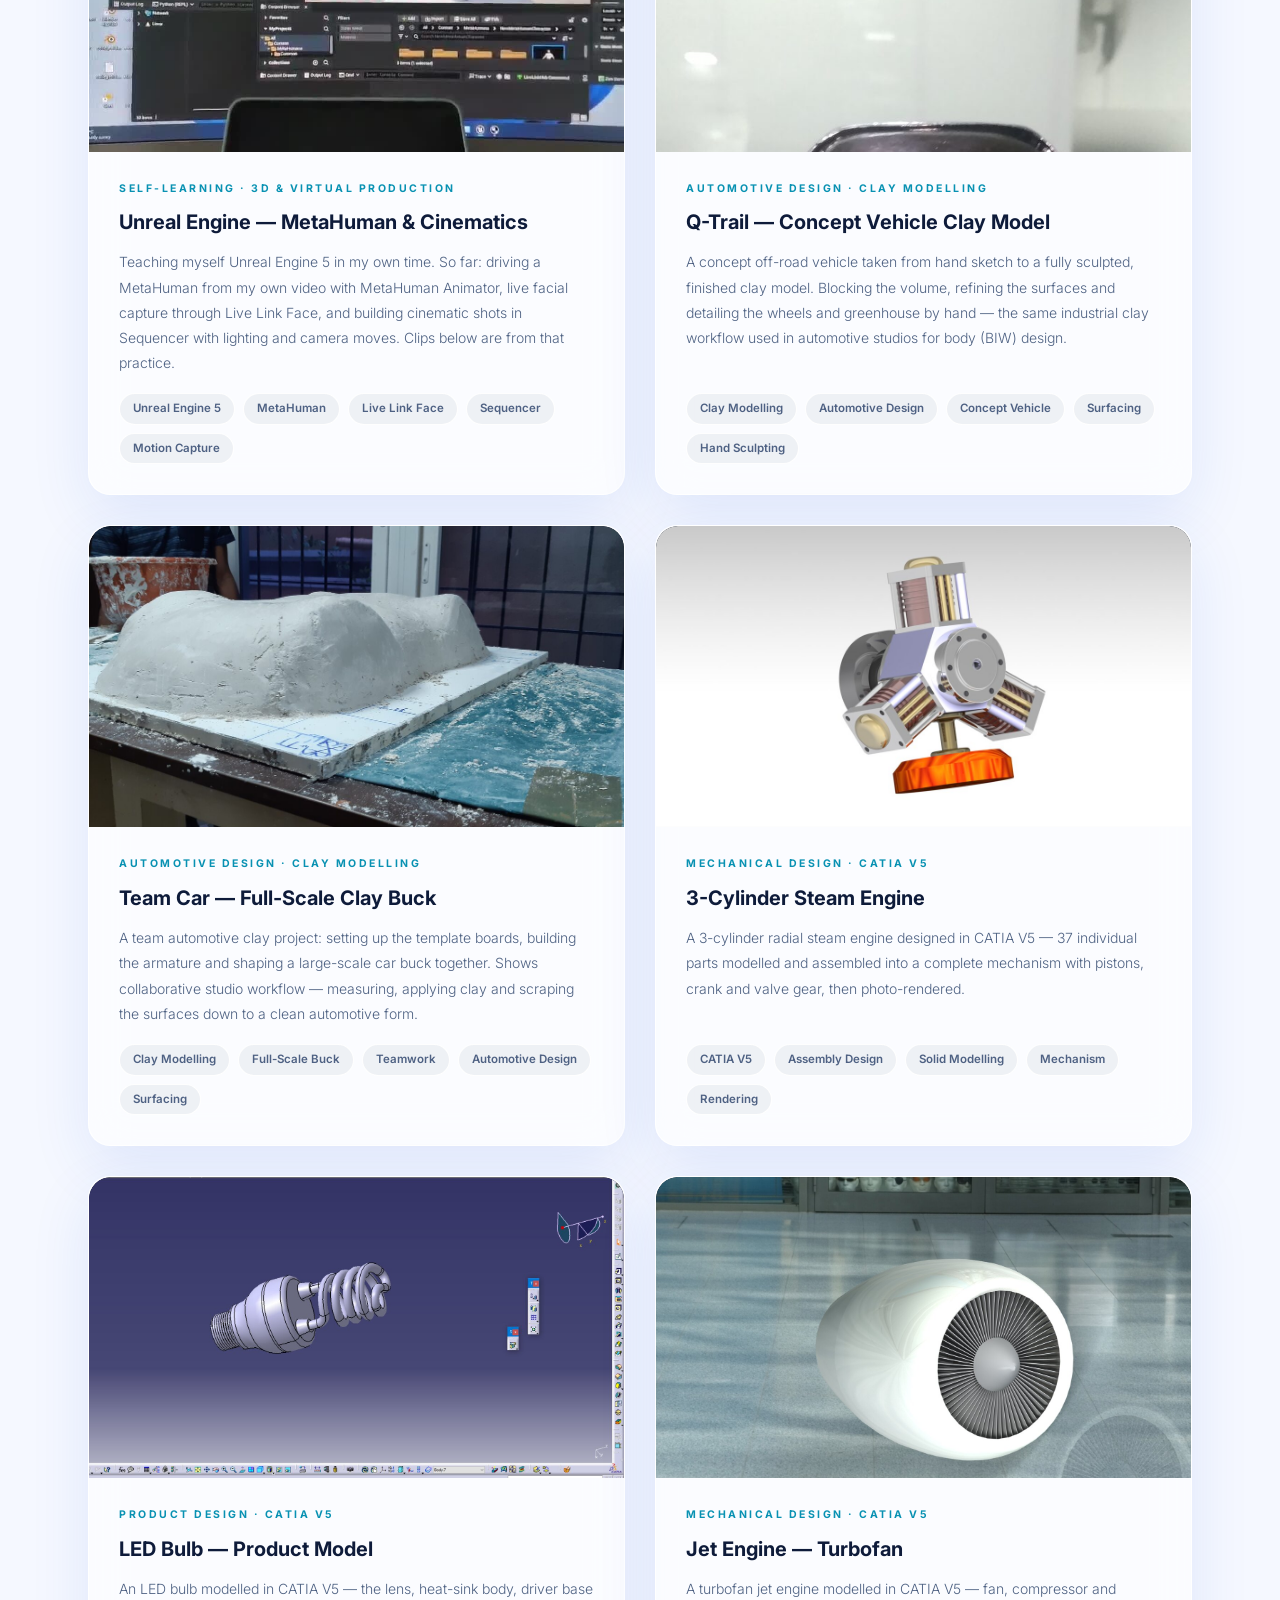
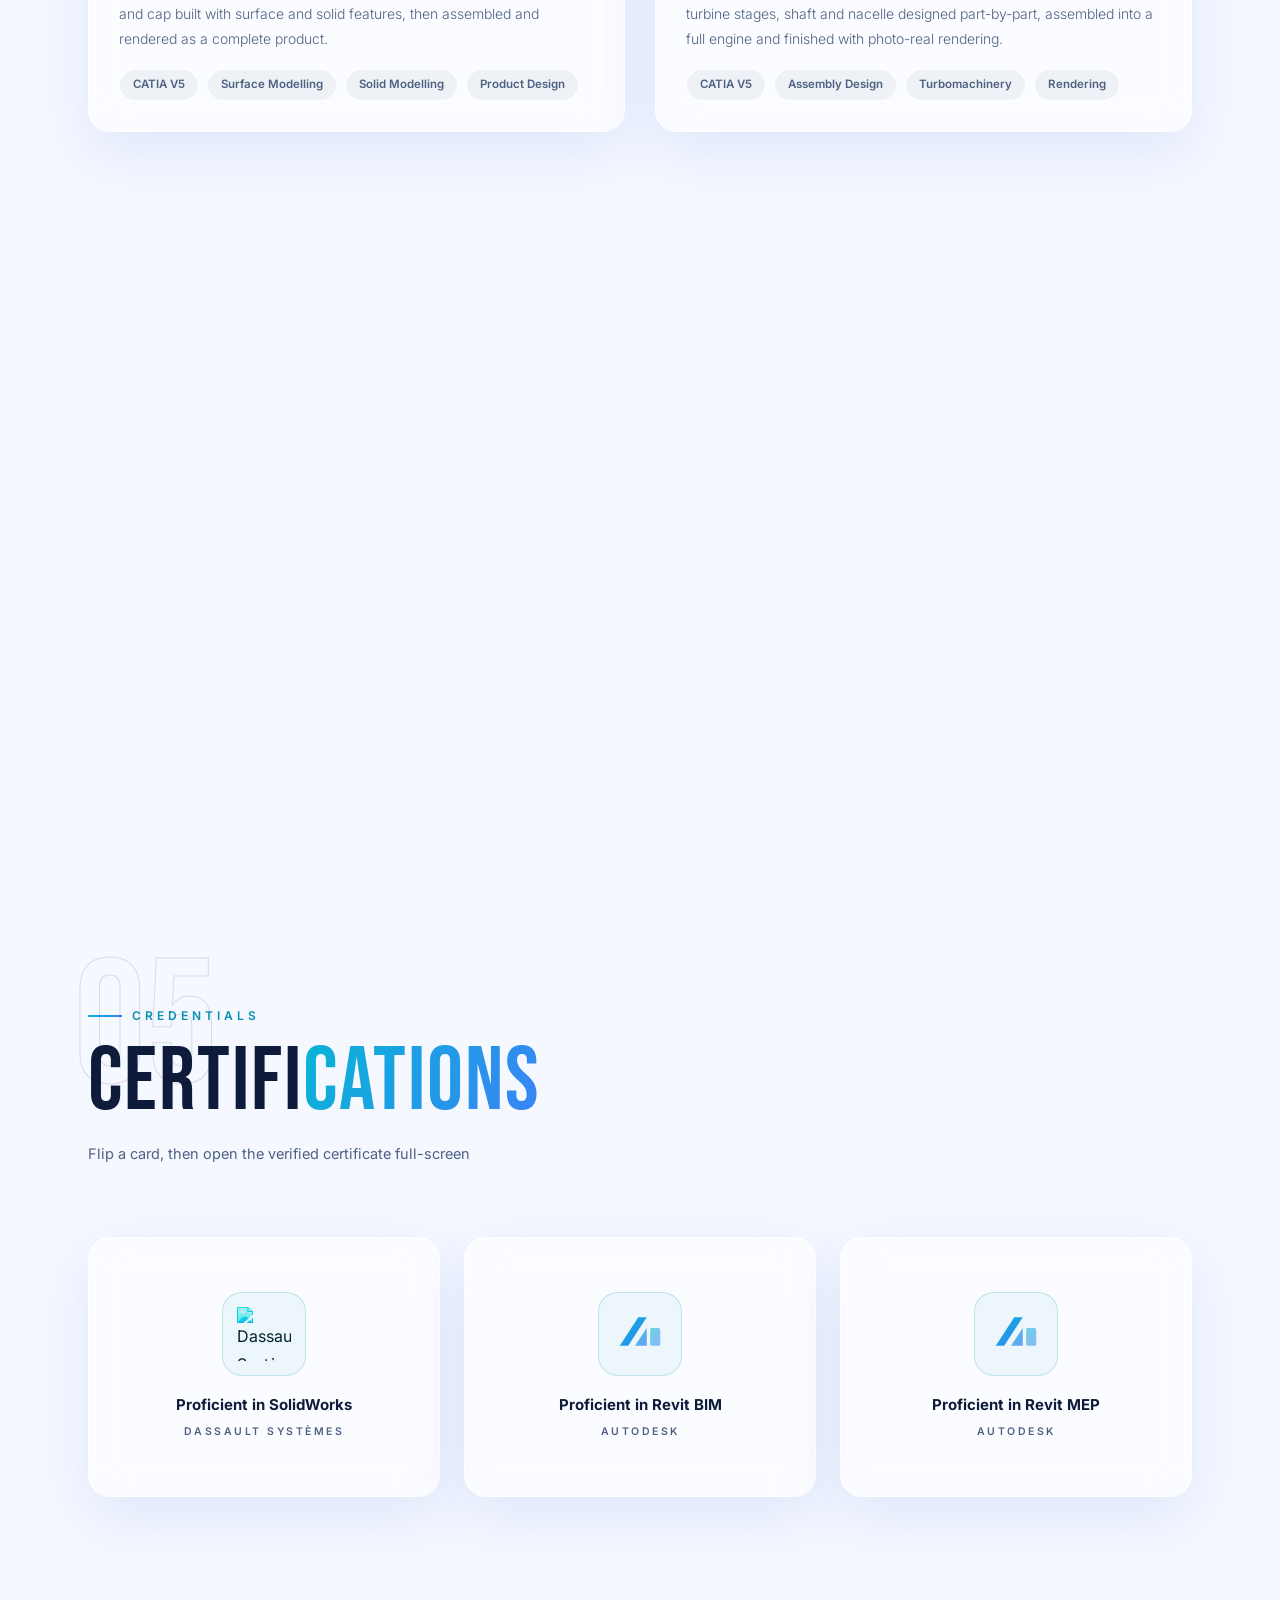
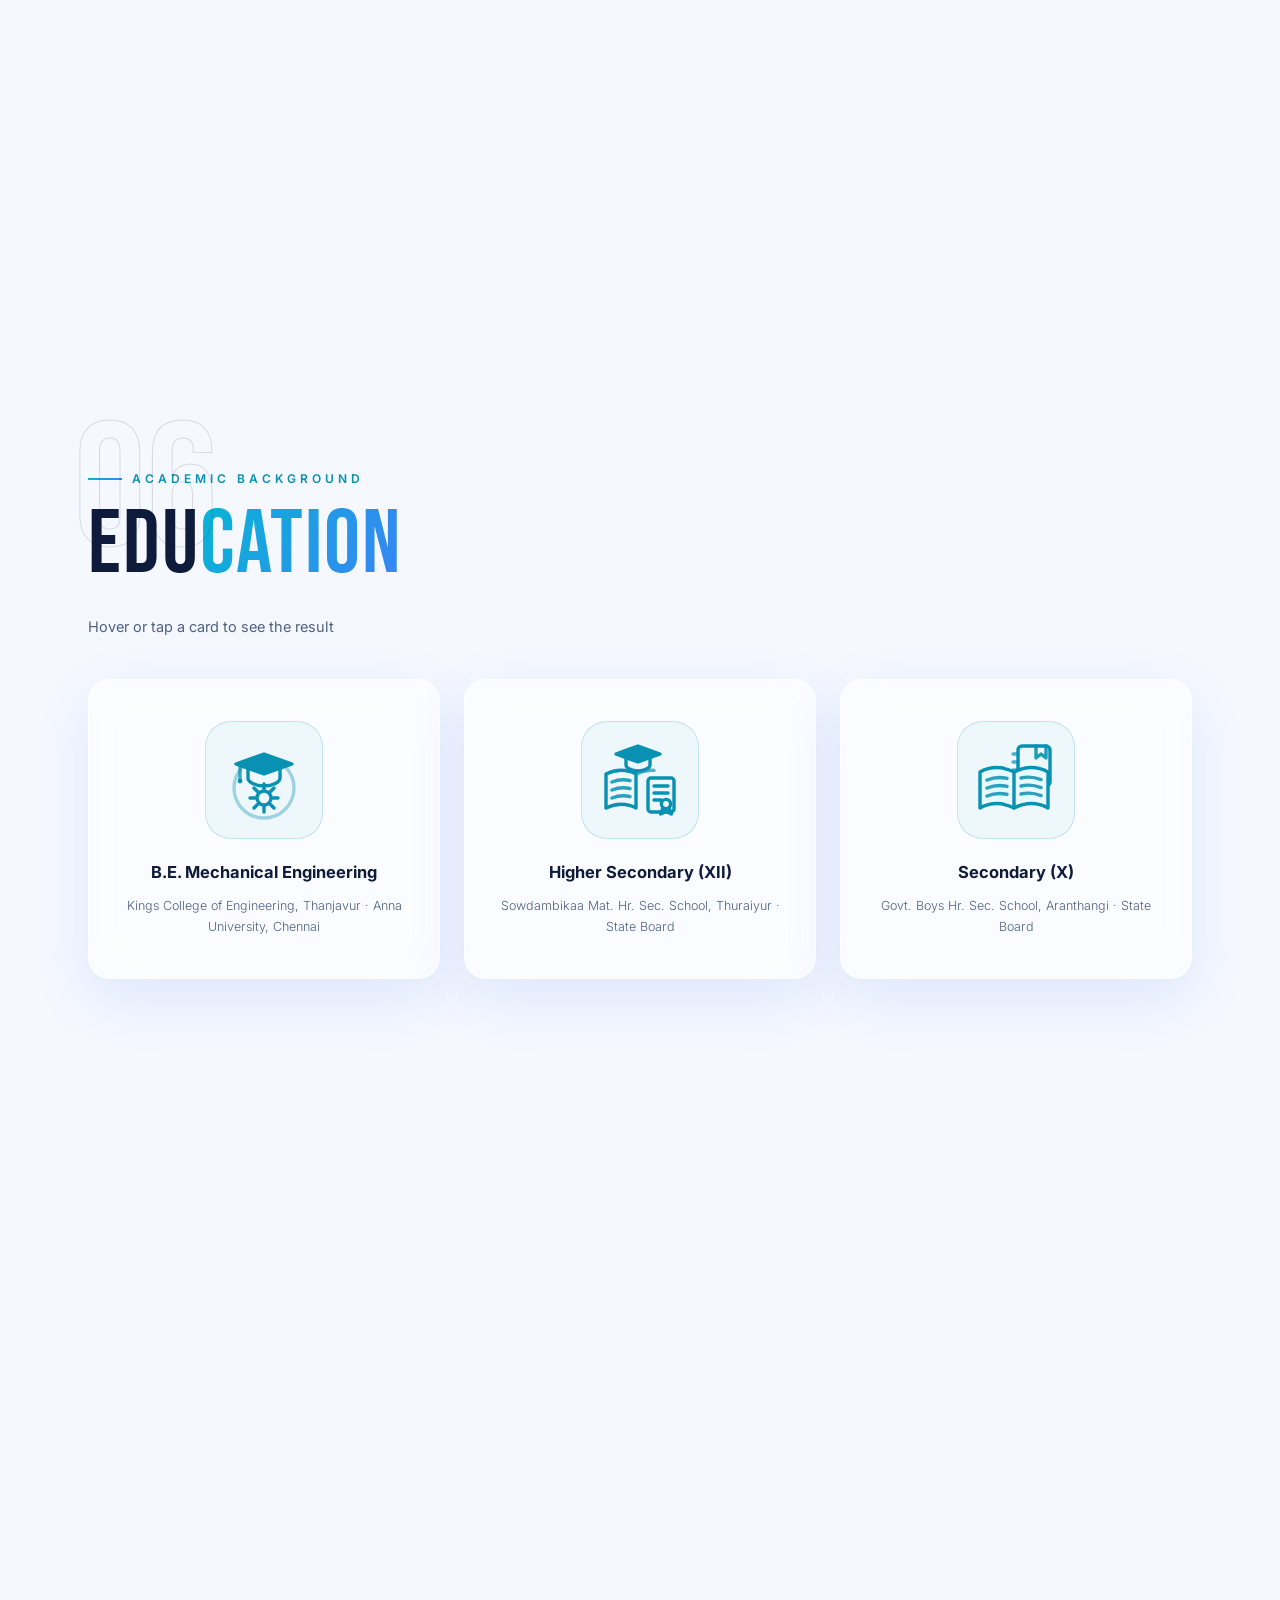
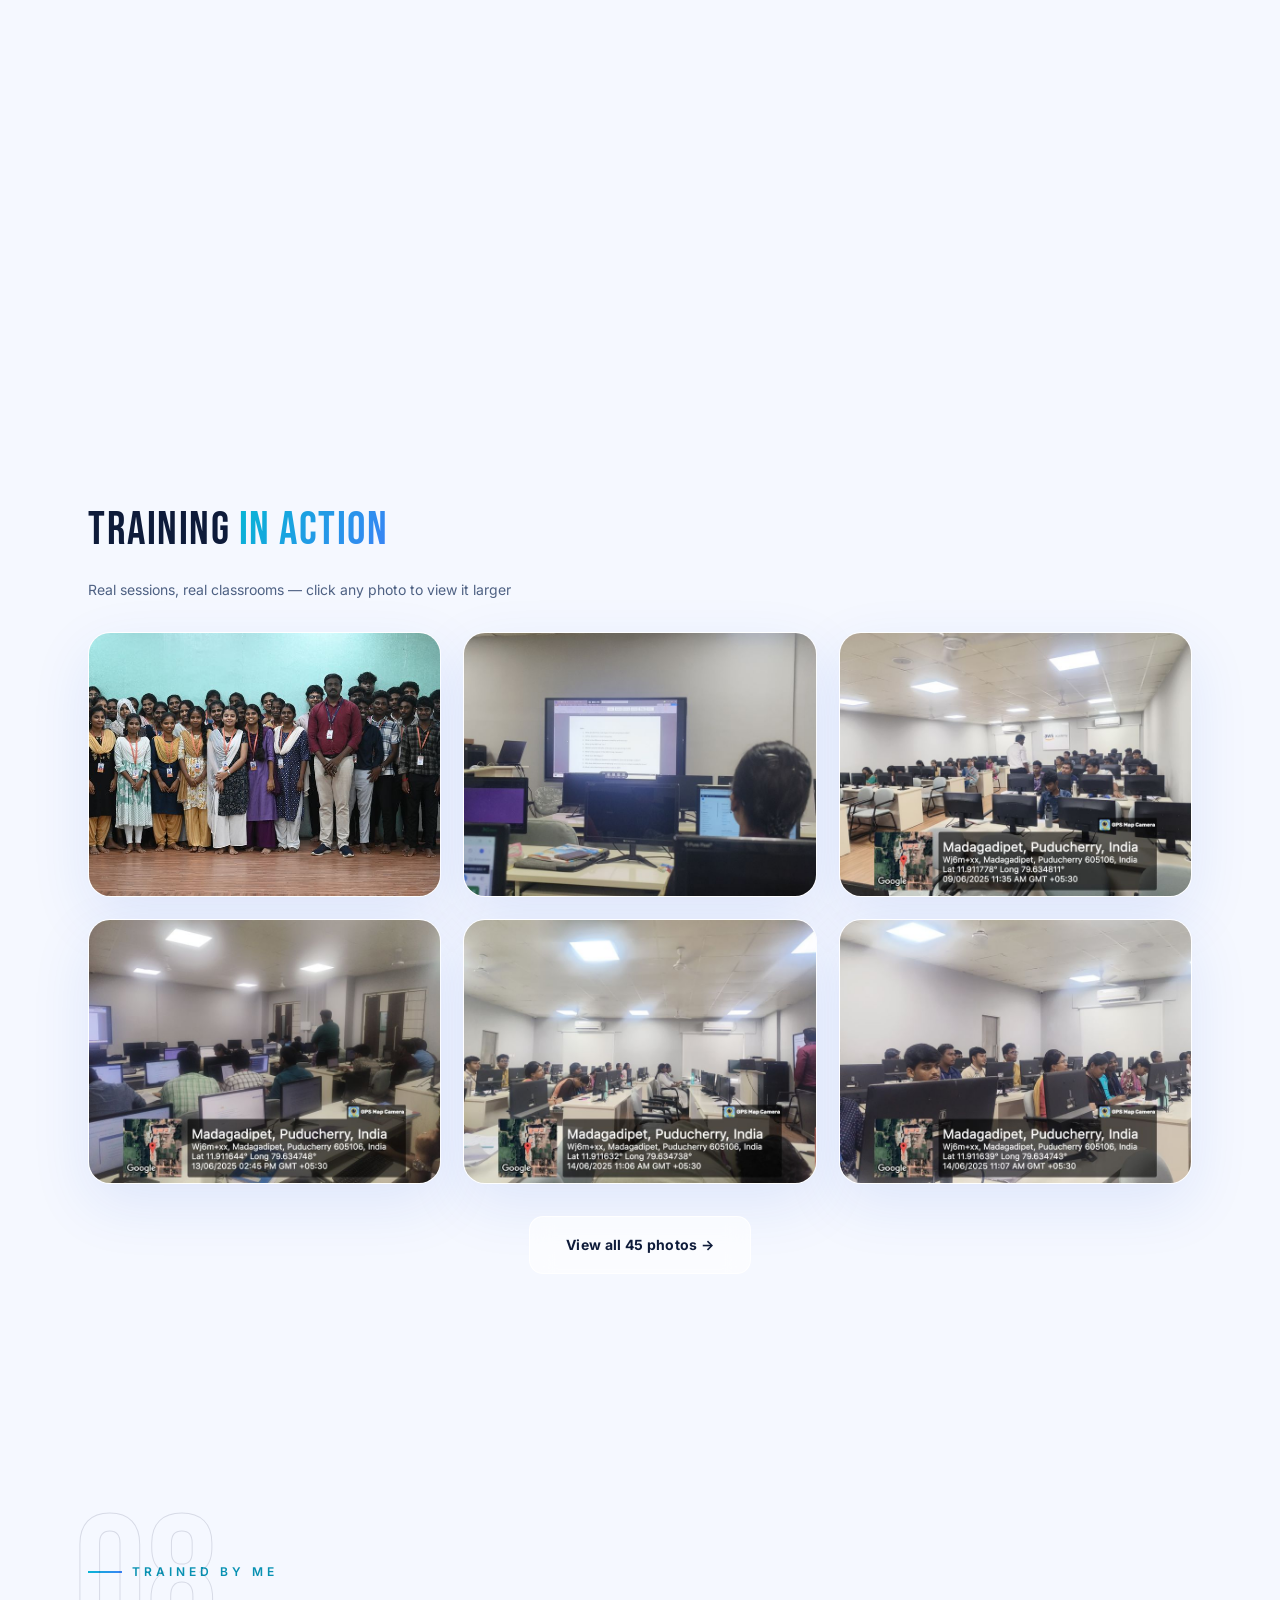
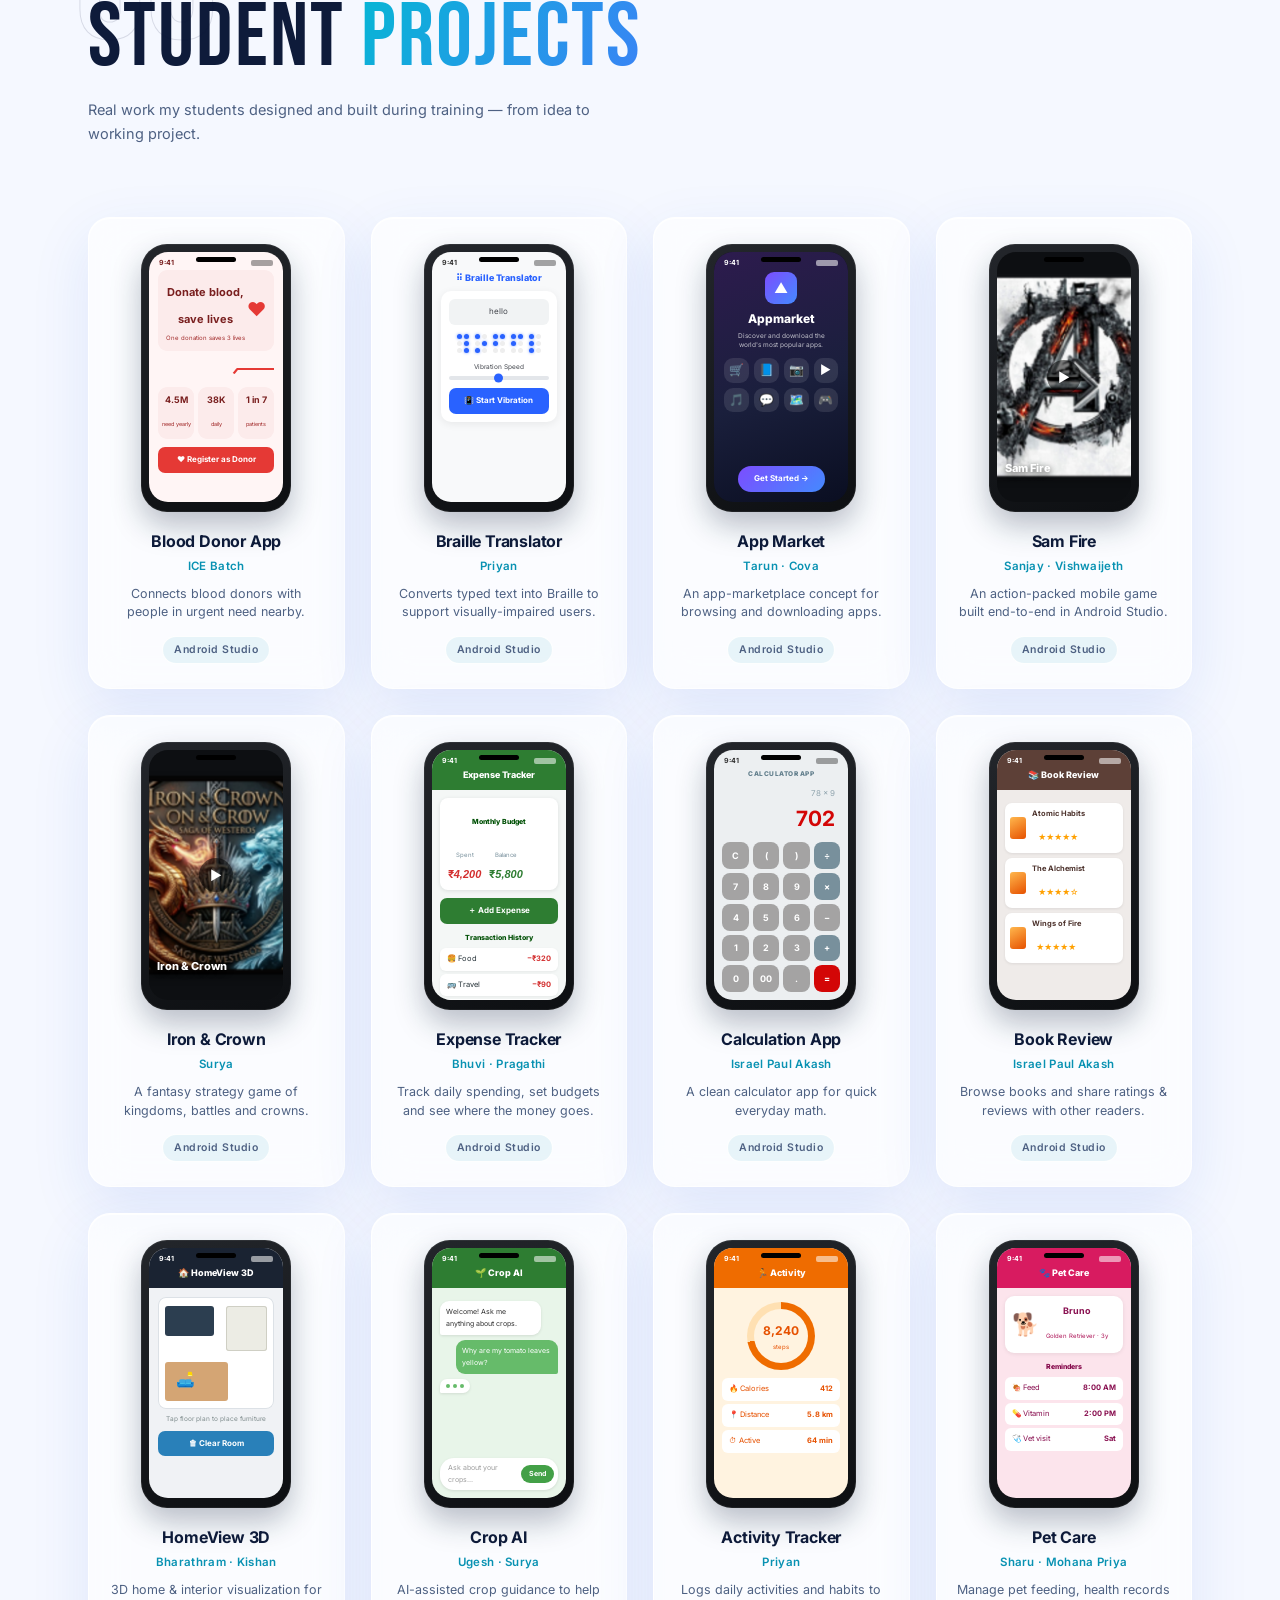
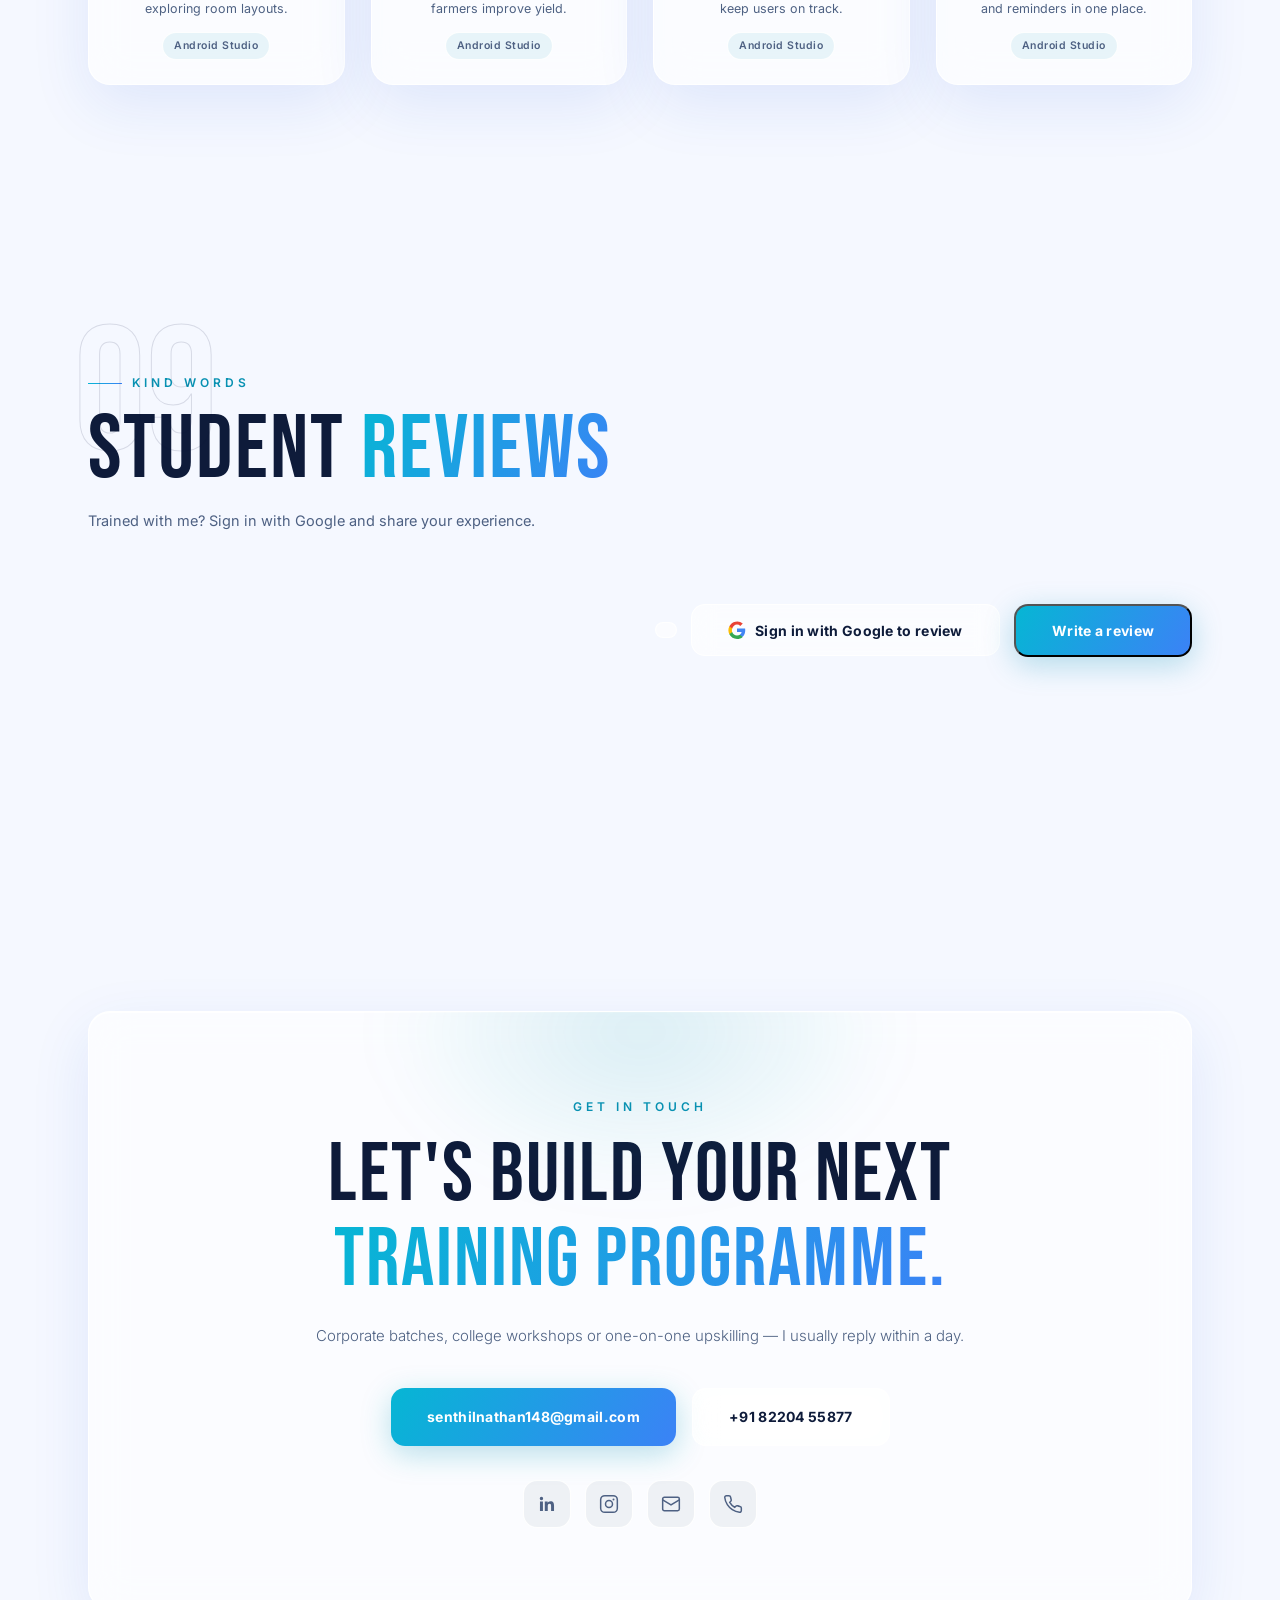
==== commit 3df8f081: "first update" ====
--- a/index.html
+++ b/index.html
@@ -143,7 +143,8 @@
           <div class="c-row"><span class="k">Email</span><a class="v" href="mailto:senthilnathan148@gmail.com">senthilnathan148@gmail.com</a></div>
           <div class="c-row"><span class="k">Phone</span><a class="v" href="tel:+918220455877">+91 82204 55877</a></div>
           <div class="c-row"><span class="k">Location</span><span class="v">Pondicherry, Tamil Nadu</span></div>
-          <div class="c-row"><span class="k">LinkedIn</span><a class="v" href="https://linkedin.com/in/Senthil-nathan/" target="_blank" rel="noopener">in/Senthil-nathan</a></div>
+          <div class="c-row"><span class="k">LinkedIn</span><a class="v" href="https://www.linkedin.com/in/senthil-nathan-3b97a4197/" target="_blank" rel="noopener">in/senthil-nathan</a></div>
+          <div class="c-row"><span class="k">Instagram</span><a class="v" href="https://www.instagram.com/mr_joyboy_sna" target="_blank" rel="noopener">@mr_joyboy_sna</a></div>
           <div class="c-row"><span class="k">DOB</span><span class="v">08 October 1994</span></div>
         </div>
       </div>
@@ -398,8 +399,10 @@
       <span class="sec-num" aria-hidden="true">08</span>
       <p class="sec-label">Trained by me</p>
       <h2 class="sec-title">Student <span class="grad-text">Projects</span></h2>
-      <p class="sec-sub">Real Android apps my students designed and built during training — from idea to working app.</p>
-    </header>
+      <p class="sec-sub">Real work my students designed and built during training — from idea to working project.</p>
+    </header>
+    <div class="cat-tabs" id="catTabs" role="tablist" aria-label="Project categories"></div>
+    <p class="cat-note" id="catNote"></p>
     <div class="student-grid" id="studentGrid"></div>
   </div>
 </section>
@@ -445,8 +448,11 @@
         <a class="btn btn-ghost magnetic" href="tel:+918220455877"><span>+91 82204 55877</span></a>
       </div>
       <div class="contact-links">
-        <a href="https://linkedin.com/in/Senthil-nathan/" target="_blank" rel="noopener" class="c-link magnetic" aria-label="LinkedIn">
+        <a href="https://www.linkedin.com/in/senthil-nathan-3b97a4197/" target="_blank" rel="noopener" class="c-link magnetic" aria-label="LinkedIn">
           <svg viewBox="0 0 24 24" fill="currentColor"><path d="M20.45 20.45h-3.55v-5.57c0-1.33-.03-3.04-1.85-3.04-1.86 0-2.14 1.45-2.14 2.94v5.67H9.35V9h3.41v1.56h.05c.47-.9 1.63-1.85 3.36-1.85 3.6 0 4.27 2.37 4.27 5.45v6.29zM5.34 7.43a2.06 2.06 0 1 1 0-4.12 2.06 2.06 0 0 1 0 4.12zM7.12 20.45H3.55V9h3.57v11.45z"/></svg>
+        </a>
+        <a href="https://www.instagram.com/mr_joyboy_sna" target="_blank" rel="noopener" class="c-link magnetic" aria-label="Instagram">
+          <svg viewBox="0 0 24 24" fill="none" stroke="currentColor" stroke-width="1.8"><rect x="2" y="2" width="20" height="20" rx="5"/><circle cx="12" cy="12" r="4.2"/><circle cx="17.4" cy="6.6" r="1.2" fill="currentColor" stroke="none"/></svg>
         </a>
         <a href="mailto:senthilnathan148@gmail.com" class="c-link magnetic" aria-label="Email">
           <svg viewBox="0 0 24 24" fill="none" stroke="currentColor" stroke-width="1.8"><rect x="2" y="4" width="20" height="16" rx="2"/><path d="m22 7-10 6L2 7"/></svg>
--- a/css/sections.css
+++ b/css/sections.css
@@ -957,49 +957,246 @@
    ═══════════════════════════════════════════ */
 .student-grid {
   display: grid;
-  grid-template-columns: repeat(auto-fill, minmax(280px, 1fr));
-  gap: 22px;
+  grid-template-columns: repeat(auto-fill, minmax(232px, 1fr));
+  gap: 26px;
   margin-top: 56px;
 }
 .student-card {
-  display: flex;
-  gap: 16px;
-  padding: 22px 22px 24px;
-  border-radius: 20px;
+  display: flex; flex-direction: column; align-items: center; text-align: center;
+  padding: 26px 20px 24px;
+  border-radius: 22px;
   transition: transform 0.4s var(--ease-out), box-shadow 0.4s var(--ease-out), border-color 0.4s;
 }
 .student-card:hover {
-  transform: translateY(-6px);
+  transform: translateY(-8px);
   border-color: var(--glass-border-hover);
-  box-shadow: 0 20px 44px rgba(8, 145, 178, 0.14);
-}
-.sp-icon {
-  flex: 0 0 58px;
-  width: 58px; height: 58px;
-  display: grid; place-items: center;
-  border-radius: 16px;
-  font-size: 28px;
-  background: var(--grad);
-  box-shadow: 0 8px 18px rgba(8, 145, 178, 0.22);
-  overflow: hidden;
-}
-.sp-icon.has-img { background: #fff; border: 1px solid var(--glass-border); box-shadow: 0 6px 16px rgba(14, 27, 58, 0.1); }
-.sp-icon img { width: 100%; height: 100%; object-fit: cover; }
-.sp-body { flex: 1; min-width: 0; }
-.sp-name { font-size: 17px; font-weight: 700; letter-spacing: -0.2px; }
-.sp-students {
-  font-size: 12px; font-weight: 600; letter-spacing: 0.3px;
-  color: var(--accent); margin-top: 2px;
-}
-.sp-desc { font-size: 13.5px; line-height: 1.55; color: var(--text-sub); margin: 8px 0 12px; }
+  box-shadow: 0 24px 50px rgba(8, 145, 178, 0.16);
+}
+
+/* ── phone mockup ── */
+.sp-phone {
+  position: relative;
+  width: 150px; padding: 8px 8px 10px;
+  border-radius: 26px;
+  background: linear-gradient(160deg, #23262b, #0d0f12);
+  box-shadow: 0 14px 30px rgba(14, 27, 58, 0.28), inset 0 0 0 1px rgba(255,255,255,0.06);
+  transition: transform 0.5s var(--ease-out);
+}
+.student-card:hover .sp-phone { transform: translateY(-4px) scale(1.02); }
+.sp-phone-cam {
+  position: absolute; top: 13px; left: 50%; transform: translateX(-50%);
+  width: 40px; height: 5px; border-radius: 3px; background: #000; z-index: 3;
+}
+.sp-screen {
+  position: relative; width: 134px; height: 250px;
+  border-radius: 19px; overflow: hidden; background: #0d0f12;
+}
+.sp-screen > * { width: 100%; height: 100%; }
+.sp-shot { object-fit: cover; }
+
+/* status bar */
+.sp-status {
+  position: absolute; top: 0; left: 0; right: 0; z-index: 5;
+  display: flex; justify-content: space-between; align-items: center;
+  padding: 5px 10px 3px; font-size: 7px; font-weight: 700;
+}
+.sp-sig { width: 22px; height: 6px; border-radius: 2px; }
+.sc { height: 100%; overflow: hidden; }
+
+/* fallback splash */
+.sp-app { display: flex; flex-direction: column; align-items: center; justify-content: center; gap: 10px; height: 100%; color: #fff; }
+.sp-app-icon { width: 52px; height: 52px; border-radius: 13px; overflow: hidden; background: rgba(255,255,255,0.16); display: grid; place-items: center; font-size: 26px; }
+.sp-app-icon img { width: 100%; height: 100%; object-fit: cover; }
+.sp-app-title { font-size: 11px; font-weight: 800; }
+
+/* game screen — art + animated play */
+.sp-game { position: relative; height: 100%; }
+.sp-game img { width: 100%; height: 100%; object-fit: cover; animation: sp-kb 7s ease-in-out infinite alternate; }
+.sp-game-t { position: absolute; left: 8px; bottom: 24px; font-size: 11px; font-weight: 800; color: #fff; text-shadow: 0 2px 6px rgba(0,0,0,.85); z-index: 2; }
+.sp-play { position: absolute; inset: 0; margin: auto; width: 34px; height: 34px; display: grid; place-items: center; border-radius: 50%; background: rgba(0,0,0,.5); color: #fff; font-size: 13px; animation: sp-pulse 1.7s infinite; }
+@keyframes sp-kb { from { transform: scale(1); } to { transform: scale(1.12); } }
+@keyframes sp-pulse { 0%,100% { transform: scale(1); box-shadow: 0 0 0 0 rgba(255,255,255,.45); } 50% { transform: scale(1.08); box-shadow: 0 0 0 7px rgba(255,255,255,0); } }
+
+/* CALCULATOR — light, gray #A4A3A3 keys, red #D30606 equals */
+.calc { display: flex; flex-direction: column; height: 100%; padding: 19px 8px 8px; color: #263238; background: #ECEFF1; }
+.calc-head { font-size: 6.5px; font-weight: 800; letter-spacing: .5px; text-align: center; color: #607D8B; }
+.calc-disp { text-align: right; padding: 7px 5px 6px; }
+.calc-disp span { display: block; font-size: 8px; color: #90A4AE; }
+.calc-disp b { font-size: 21px; font-weight: 700; color: #D30606; }
+.calc-grid { flex: 1; display: grid; grid-template-columns: repeat(4,1fr); gap: 4px; }
+.calc-grid .k { display: grid; place-items: center; border-radius: 8px; font-size: 9px; font-weight: 700; color: #fff; background: #A4A3A3; }
+.calc-grid .k.op { background: #78909C; }
+.calc-grid .k.eq { background: #D30606; }
+
+/* EXPENSE — Material light, green #2E7D32 toolbar, white cards, bg #F4F7F6 */
+.ex { display: flex; flex-direction: column; height: 100%; background: #F4F7F6; color: #263238; }
+.ex-top { background: #2E7D32; color: #fff; font-size: 9px; font-weight: 800; padding: 17px 10px 8px; }
+.ex-body { padding: 8px; flex: 1; overflow: hidden; }
+.ex-card { background: #fff; border-radius: 8px; padding: 7px 8px; box-shadow: 0 1px 4px rgba(0,0,0,.1); }
+.ex-card > small { font-size: 7px; font-weight: 800; color: #005005; }
+.ex-nums { display: flex; gap: 8px; margin-top: 5px; }
+.ex-nums small { font-size: 6px; color: #78909C; } .ex-nums b { font-size: 11px; display: block; }
+.ex-btn { margin-top: 8px; background: #2E7D32; color: #fff; font-size: 8px; font-weight: 700; text-align: center; padding: 6px; border-radius: 7px; }
+.ex-h2 { display: block; font-size: 7px; font-weight: 800; color: #005005; margin: 8px 0 4px; }
+.ex-row { display: flex; justify-content: space-between; font-size: 7.5px; background: #fff; border-radius: 6px; padding: 5px 7px; margin-top: 3px; box-shadow: 0 1px 3px rgba(0,0,0,.06); }
+.ex-row em { font-style: normal; font-weight: 700; color: #D32F2F; }
+
+/* BRAILLE — light #F8F9FA, white card, blue #2962FF dots (animated) */
+.br { height: 100%; background: #F8F9FA; color: #1A1C1E; padding: 18px 9px 9px; }
+.br-top { font-size: 9px; font-weight: 800; color: #2962FF; }
+.br-card { background: #fff; border-radius: 10px; padding: 8px; margin-top: 6px; box-shadow: 0 2px 8px rgba(0,0,0,.07); }
+.br-in { background: #F1F3F4; border-radius: 6px; padding: 6px; font-size: 8px; color: #44474E; }
+.br-dots { display: flex; gap: 6px; justify-content: center; margin: 9px 0; }
+.br-cell { display: grid; grid-template-columns: repeat(2,1fr); gap: 2px; animation: br-pop 1.8s ease-in-out infinite; }
+.br-cell i { width: 5px; height: 5px; border-radius: 50%; background: #EEEEEE; }
+.br-cell i.on { background: #2962FF; box-shadow: 0 0 3px rgba(41,98,255,.6); }
+.br-lbl { font-size: 6.5px; color: #44474E; display: block; }
+.br-slider { height: 4px; border-radius: 2px; background: #E3E6EA; position: relative; margin: 3px 0 8px; }
+.br-slider i { position: absolute; left: 45%; top: 50%; transform: translateY(-50%); width: 9px; height: 9px; border-radius: 50%; background: #2962FF; }
+.br-btn { background: #2962FF; color: #fff; font-size: 8px; font-weight: 700; text-align: center; padding: 6px; border-radius: 7px; }
+@keyframes br-pop { 0%,100% { transform: scale(1); } 45% { transform: scale(1.22); } }
+
+/* BLOOD DONOR — light #FFF5F5, pink cards #FCEBEB, ECG + heart animation */
+.bd { height: 100%; background: #FFF5F5; color: #791F1F; padding: 18px 9px 9px; }
+.bd-card { background: #FCEBEB; border-radius: 9px; padding: 7px 8px; }
+.bd-hero { display: flex; justify-content: space-between; align-items: center; }
+.bd-hero b { font-size: 11px; color: #791F1F; } .bd-hero small { font-size: 6px; color: #A32D2D; display: block; margin-top: 2px; }
+.bd-heart { font-size: 19px; color: #e53935; animation: bd-beat 1.1s infinite; }
+.bd-ecg { height: 24px; margin: 6px 0; }
+.bd-ecg svg { width: 100%; height: 100%; }
+.bd-ecg .ecg { fill: none; stroke: #e53935; stroke-width: 2.5; stroke-linejoin: round; stroke-dasharray: 130; stroke-dashoffset: 130; animation: bd-ecg 1.8s linear infinite; }
+.bd-stats { display: flex; gap: 4px; }
+.bd-stats .bd-card { flex: 1; text-align: center; padding: 5px 3px; }
+.bd-stats b { font-size: 9px; display: block; } .bd-stats small { font-size: 5.5px; color: #A32D2D; }
+.bd-btn { margin-top: 8px; background: #e53935; color: #fff; font-size: 8px; font-weight: 700; text-align: center; padding: 6px; border-radius: 7px; }
+@keyframes bd-beat { 0%,100% { transform: scale(1); } 30% { transform: scale(1.28); } }
+@keyframes bd-ecg { to { stroke-dashoffset: -130; } }
+
+/* APP MARKET — dark gradient #2D1B4E→#0A0E21, floating icons */
+.am { height: 100%; background: linear-gradient(160deg,#2D1B4E,#1A1F3C 55%,#0A0E21); color: #fff; padding: 20px 10px 10px; display: flex; flex-direction: column; align-items: center; text-align: center; }
+.am-logo { width: 32px; height: 32px; display: grid; place-items: center; border-radius: 9px; background: linear-gradient(135deg,#7c4dff,#448aff); font-size: 14px; margin-bottom: 5px; }
+.am-h { font-size: 12px; font-weight: 800; }
+.am-tag { font-size: 6.5px; opacity: .72; margin: 3px 2px 8px; line-height: 1.35; }
+.am-grid { display: grid; grid-template-columns: repeat(4,1fr); gap: 5px; width: 100%; }
+.am-grid span { aspect-ratio: 1; display: grid; place-items: center; border-radius: 9px; background: rgba(255,255,255,0.1); font-size: 12px; animation: am-float 2.6s ease-in-out infinite; }
+.am-btn { margin-top: auto; background: linear-gradient(135deg,#7c4dff,#448aff); color: #fff; font-size: 8px; font-weight: 700; padding: 6px 16px; border-radius: 14px; }
+@keyframes am-float { 0%,100% { transform: translateY(0); } 50% { transform: translateY(-3px); } }
+
+/* HOMEVIEW 3D — light #F0F2F5, navy #1A2332 bar, floor #D4A574 (drop-in furniture) */
+.hv { display: flex; flex-direction: column; height: 100%; background: #F0F2F5; color: #2C3E50; }
+.hv-top { background: #1A2332; color: #fff; font-size: 9px; font-weight: 800; padding: 17px 10px 8px; }
+.hv-body { padding: 9px; flex: 1; }
+.hv-plan { position: relative; height: 112px; border-radius: 8px; background: #fff; box-shadow: inset 0 0 0 1px #dce1e6; overflow: hidden; }
+.hv-plan i { position: absolute; border-radius: 3px; }
+.hv-plan .wall { background: #2C3E50; }
+.hv-plan .ceil { background: #ECECE4; box-shadow: inset 0 0 0 1px #cfcfc4; }
+.hv-plan .floor { background: #D4A574; }
+.hv-sofa { position: absolute; left: 15%; bottom: 15%; font-size: 15px; z-index: 2; }
+.hv-hint { display: block; font-size: 6.5px; color: #7F8C8D; margin: 5px 0; }
+.hv-btn { background: #2980B9; color: #fff; font-size: 8px; font-weight: 700; text-align: center; padding: 6px; border-radius: 7px; }
+.drop { animation: hv-drop .8s var(--ease-out) both; }
+.drop2 { animation: hv-drop 1s .35s var(--ease-out) both; }
+@keyframes hv-drop { from { opacity: 0; transform: translateY(-12px); } to { opacity: 1; transform: translateY(0); } }
+
+/* CROP AI — green chat, typing animation */
+.ai { display: flex; flex-direction: column; height: 100%; background: #E8F5E9; color: #1B5E20; }
+.ai-top { background: #2e7d32; color: #fff; font-size: 9px; font-weight: 800; padding: 17px 10px 8px; }
+.ai-body { padding: 8px; flex: 1; display: flex; flex-direction: column; }
+.ai-bot, .ai-me { font-size: 7px; padding: 5px 6px; border-radius: 9px; margin-top: 5px; max-width: 86%; text-align: left; }
+.ai-bot { background: #fff; color: #333; align-self: flex-start; border-bottom-left-radius: 2px; box-shadow: 0 1px 3px rgba(0,0,0,.1); }
+.ai-me { background: #66bb6a; color: #fff; align-self: flex-end; border-bottom-right-radius: 2px; }
+.ai-typing { display: flex; gap: 3px; align-items: center; }
+.ai-typing i { width: 4px; height: 4px; border-radius: 50%; background: #66bb6a; animation: ai-blink 1.2s infinite; }
+.ai-typing i:nth-child(2) { animation-delay: .2s; } .ai-typing i:nth-child(3) { animation-delay: .4s; }
+.ai-input { margin-top: auto; display: flex; align-items: center; gap: 4px; background: #fff; border-radius: 14px; padding: 4px 4px 4px 8px; font-size: 7px; box-shadow: 0 1px 3px rgba(0,0,0,.1); }
+.ai-input span { flex: 1; color: #9e9e9e; text-align: left; } .ai-input em { font-style: normal; font-weight: 700; color: #fff; background: #43a047; padding: 3px 8px; border-radius: 10px; }
+@keyframes ai-blink { 0%,60%,100% { opacity: .3; transform: translateY(0); } 30% { opacity: 1; transform: translateY(-2px); } }
+
+/* BOOK REVIEW */
+.bks { display: flex; flex-direction: column; height: 100%; background: #EFEBE9; color: #4e342e; }
+.bk-top { background: #5d4037; color: #fff; font-size: 9px; font-weight: 800; padding: 17px 10px 8px; }
+.bk-body { padding: 8px; }
+.bk { display: flex; align-items: center; gap: 6px; margin-top: 5px; background: #fff; border-radius: 7px; padding: 5px; box-shadow: 0 1px 3px rgba(0,0,0,.08); }
+.bk-c { width: 16px; height: 22px; border-radius: 3px; background: linear-gradient(150deg,#ffb74d,#e65100); flex: 0 0 auto; }
+.bk b { display: block; font-size: 7.5px; } .bk em { font-style: normal; font-size: 8px; color: #ffa000; }
+
+/* ACTIVITY TRACKER */
+.at { display: flex; flex-direction: column; height: 100%; background: #FFF3E0; color: #E65100; }
+.at-top { background: #ef6c00; color: #fff; font-size: 9px; font-weight: 800; padding: 17px 10px 8px; }
+.at-body { padding: 8px; }
+.at-ring { position: relative; width: 68px; height: 68px; margin: 6px auto 8px; border-radius: 50%; display: grid; place-content: center; text-align: center; background: conic-gradient(#ef6c00 260deg, #ffe0b2 0); }
+.at-ring::after { content: ''; position: absolute; inset: 7px; border-radius: 50%; background: #FFF3E0; }
+.at-ring b, .at-ring small { position: relative; z-index: 1; } .at-ring b { font-size: 12px; } .at-ring small { font-size: 6px; }
+.at-row { display: flex; justify-content: space-between; font-size: 7.5px; background: #fff; border-radius: 6px; padding: 5px 7px; margin-top: 3px; }
+.at-row em { font-style: normal; font-weight: 700; }
+
+/* PET CARE */
+.pc { display: flex; flex-direction: column; height: 100%; background: #FCE4EC; color: #880E4F; }
+.pc-top { background: #d81b60; color: #fff; font-size: 9px; font-weight: 800; padding: 17px 10px 8px; }
+.pc-body { padding: 8px; }
+.pc-pet { display: flex; align-items: center; gap: 7px; background: #fff; border-radius: 9px; padding: 7px; box-shadow: 0 1px 4px rgba(0,0,0,.08); }
+.pc-av { font-size: 22px; }
+.pc-pet b { font-size: 9px; display: block; color: #880E4F; } .pc-pet small { font-size: 6px; color: #ad1457; }
+.pc-h2 { display: block; font-size: 7px; font-weight: 800; margin: 8px 0 4px; }
+.pc-row { display: flex; justify-content: space-between; font-size: 7.5px; background: #fff; border-radius: 6px; padding: 5px 7px; margin-top: 3px; }
+.pc-row em { font-style: normal; font-weight: 700; }
+
+@media (prefers-reduced-motion: reduce) {
+  .sp-game img, .sp-play, .br-cell, .bd-heart, .bd-ecg .ecg, .am-grid span, .drop, .drop2, .ai-typing i { animation: none !important; }
+}
+
+/* ═══════════════════════════════════════════
+   CLAY PROJECT GALLERY LIGHTBOX
+   ═══════════════════════════════════════════ */
+.clay-box {
+  position: fixed; inset: 0; z-index: 400;
+  display: none; align-items: center; justify-content: center;
+  background: rgba(6, 12, 26, 0.92); backdrop-filter: blur(14px);
+  padding: 40px;
+}
+.clay-box.open { display: flex; }
+.clay-stage { max-width: 92vw; max-height: 82vh; display: grid; place-items: center; }
+.clay-stage img, .clay-stage video {
+  max-width: 92vw; max-height: 82vh; border-radius: 14px;
+  box-shadow: 0 30px 80px rgba(0,0,0,.5); background: #000;
+}
+.clay-close {
+  position: absolute; top: 22px; right: 26px; width: 46px; height: 46px;
+  border-radius: 50%; border: 1px solid rgba(255,255,255,.25);
+  background: rgba(255,255,255,.1); color: #fff; font-size: 18px; cursor: pointer;
+  transition: background .25s, transform .25s;
+}
+.clay-close:hover { background: rgba(255,255,255,.2); transform: rotate(90deg); }
+.clay-nav {
+  position: absolute; top: 50%; transform: translateY(-50%);
+  width: 52px; height: 52px; border-radius: 50%;
+  border: 1px solid rgba(255,255,255,.25); background: rgba(255,255,255,.1);
+  color: #fff; font-size: 28px; line-height: 1; cursor: pointer;
+  transition: background .25s, transform .25s;
+}
+.clay-nav:hover { background: var(--accent); }
+.clay-prev { left: 22px; } .clay-next { right: 22px; }
+.clay-count {
+  position: absolute; bottom: 26px; left: 50%; transform: translateX(-50%);
+  color: #fff; font-size: 13px; font-weight: 600; letter-spacing: 1px;
+  background: rgba(255,255,255,.1); padding: 6px 16px; border-radius: 20px;
+}
+@media (max-width: 600px) {
+  .clay-box { padding: 16px; }
+  .clay-nav { width: 42px; height: 42px; font-size: 22px; }
+  .clay-prev { left: 8px; } .clay-next { right: 8px; }
+}
+
+/* card body */
+.sp-body { margin-top: 16px; }
+.sp-name { font-size: 16px; font-weight: 700; letter-spacing: -0.2px; }
+.sp-students { font-size: 11.5px; font-weight: 600; letter-spacing: 0.3px; color: var(--accent); margin-top: 2px; }
+.sp-desc { font-size: 12.5px; line-height: 1.5; color: var(--text-sub); margin: 8px 0 12px; }
 .sp-tech {
-  display: inline-block;
-  font-size: 11px; font-weight: 600; letter-spacing: 0.5px;
-  color: var(--text-sub);
-  padding: 4px 11px; border-radius: 20px;
-  background: rgba(8, 145, 178, 0.08);
-  border: 1px solid var(--glass-border);
+  display: inline-block; font-size: 10.5px; font-weight: 600; letter-spacing: 0.5px;
+  color: var(--text-sub); padding: 4px 11px; border-radius: 20px;
+  background: rgba(8, 145, 178, 0.08); border: 1px solid var(--glass-border);
 }
 @media (max-width: 600px) {
-  .student-grid { grid-template-columns: 1fr; }
-}
+  .student-grid { grid-template-columns: repeat(auto-fill, minmax(190px, 1fr)); gap: 18px; }
+}
